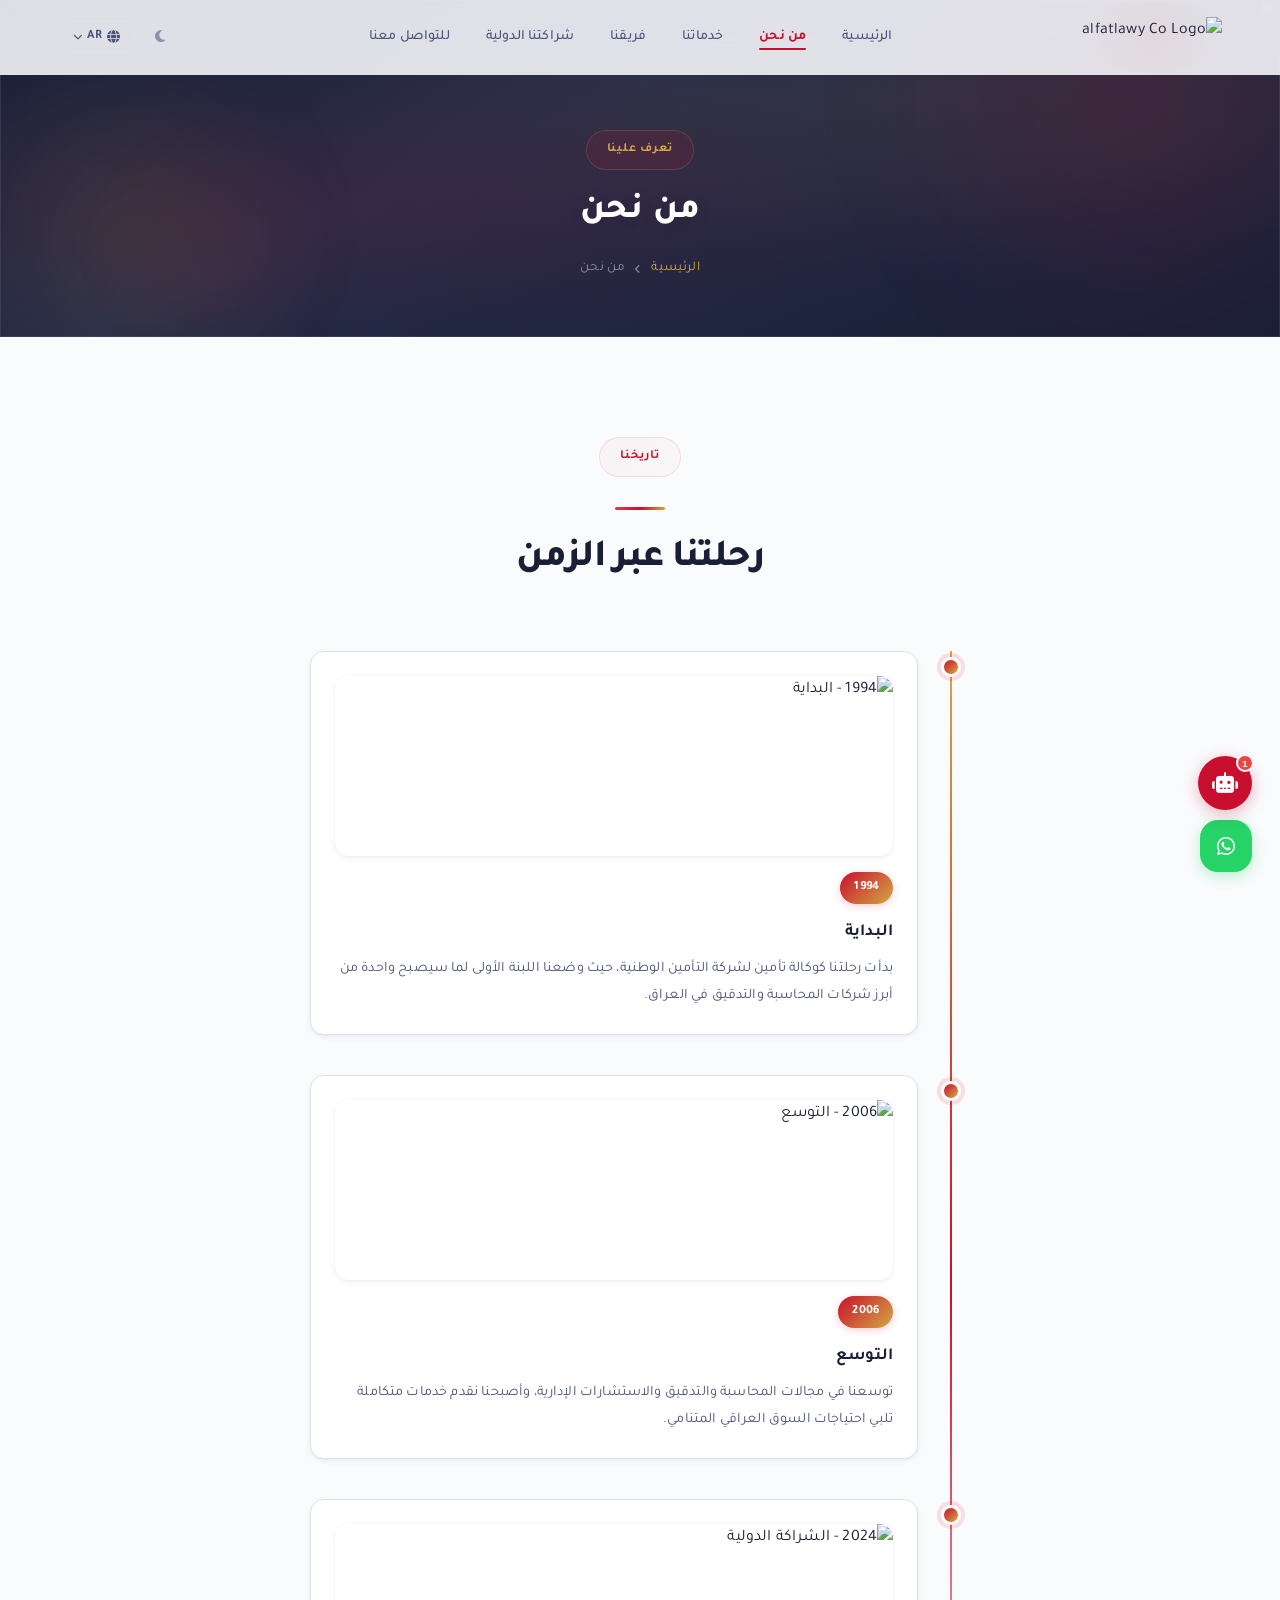
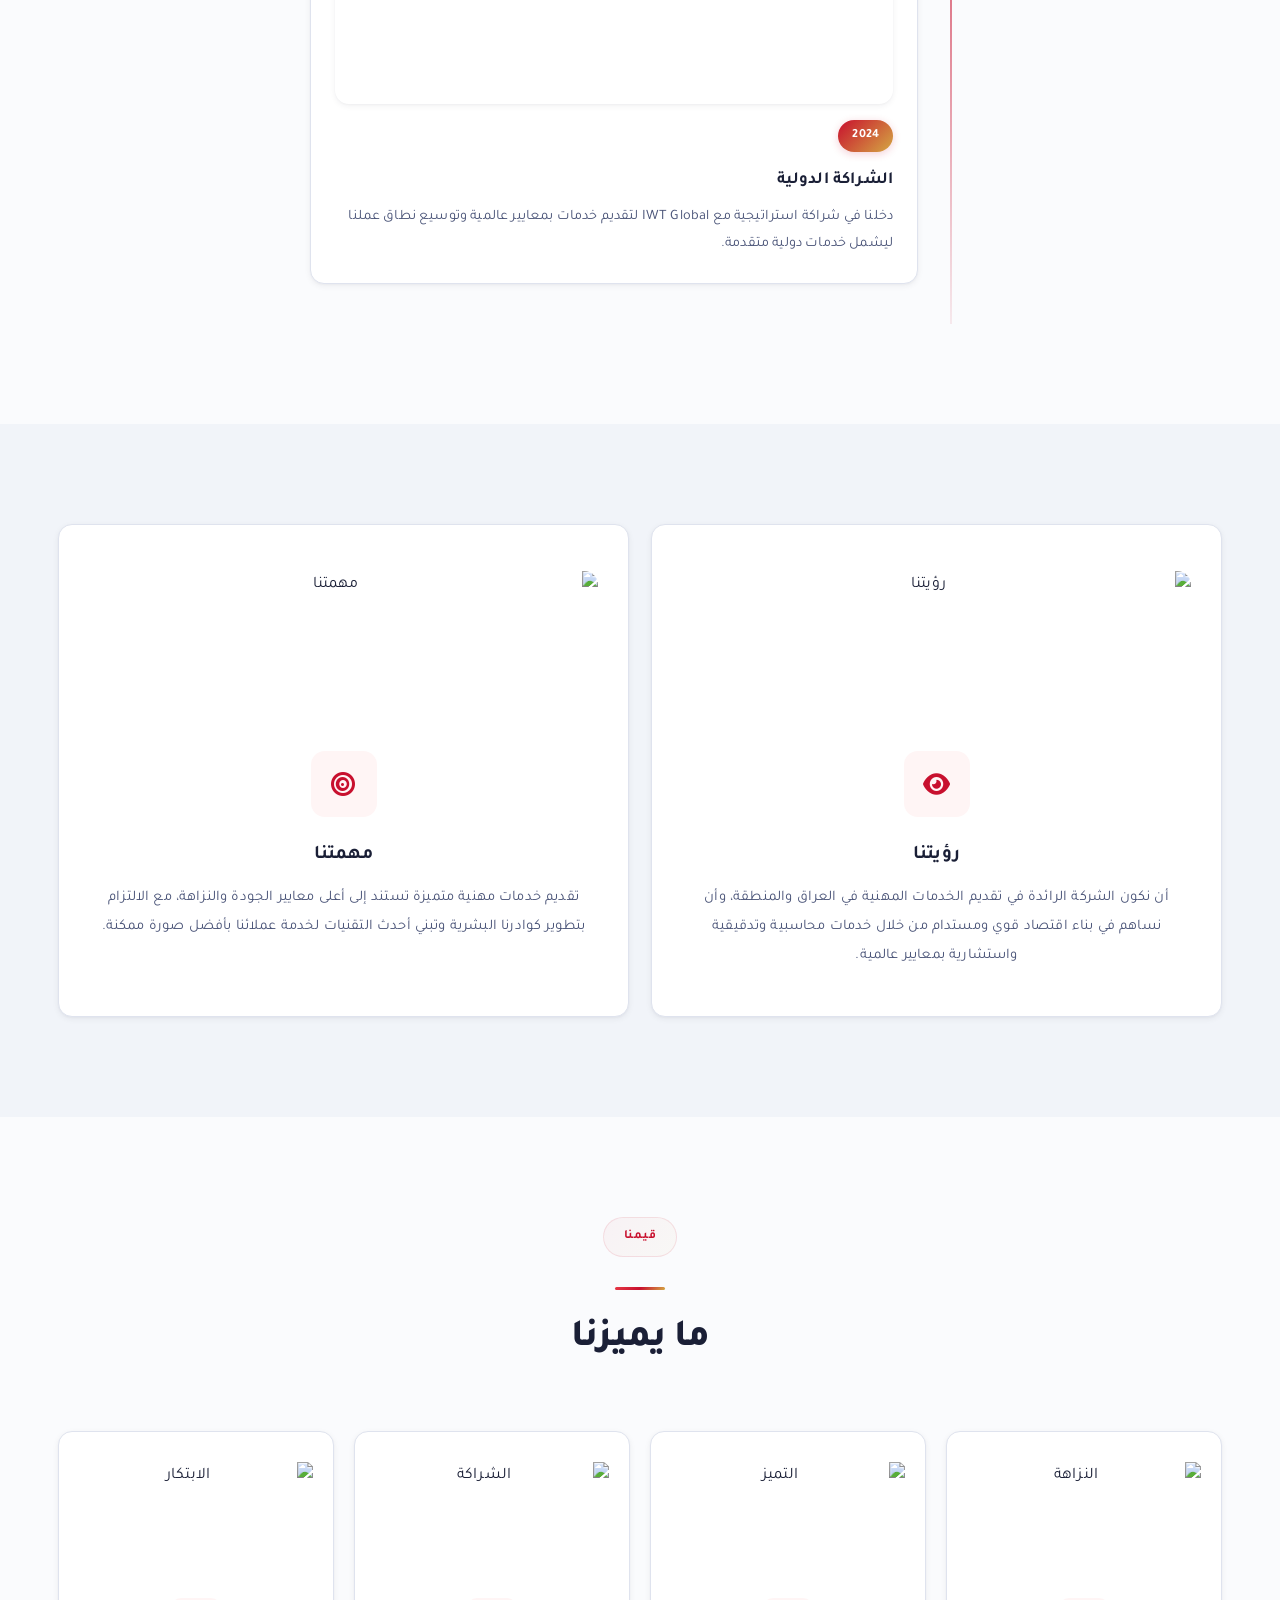
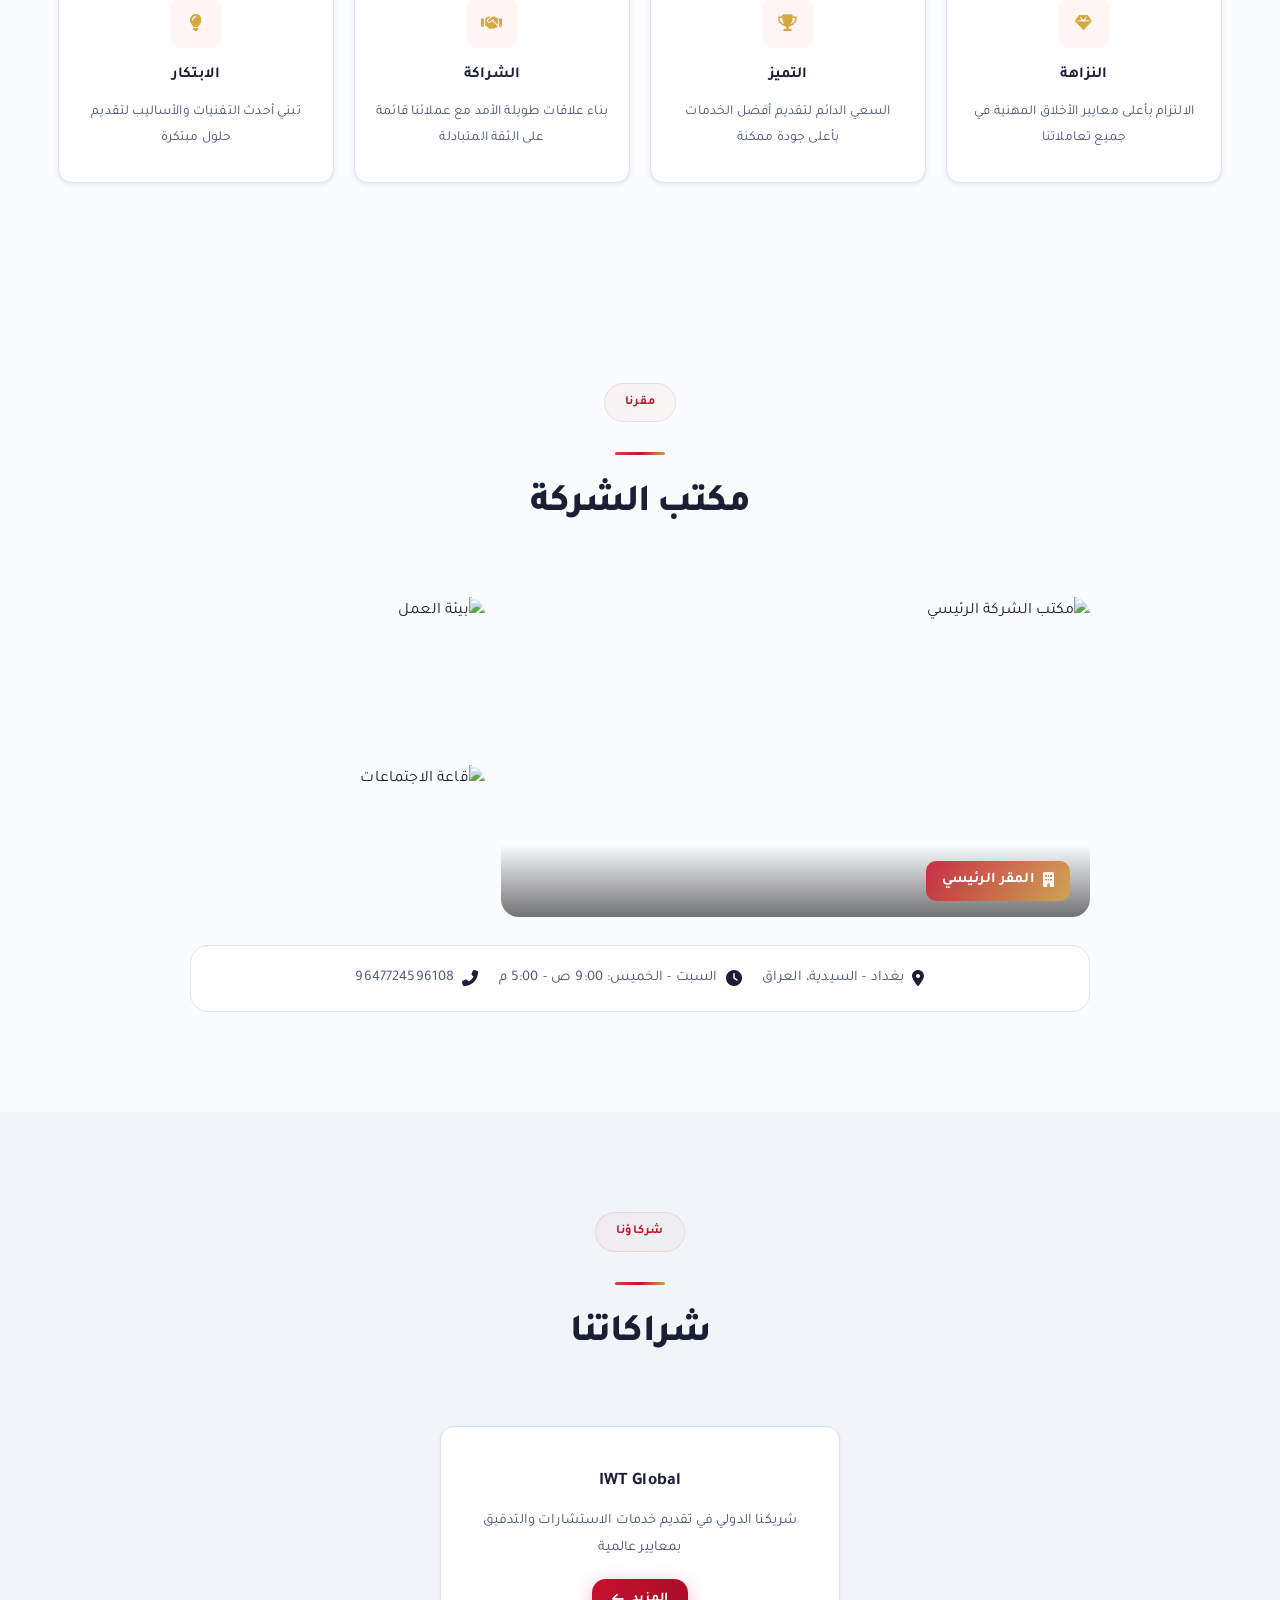
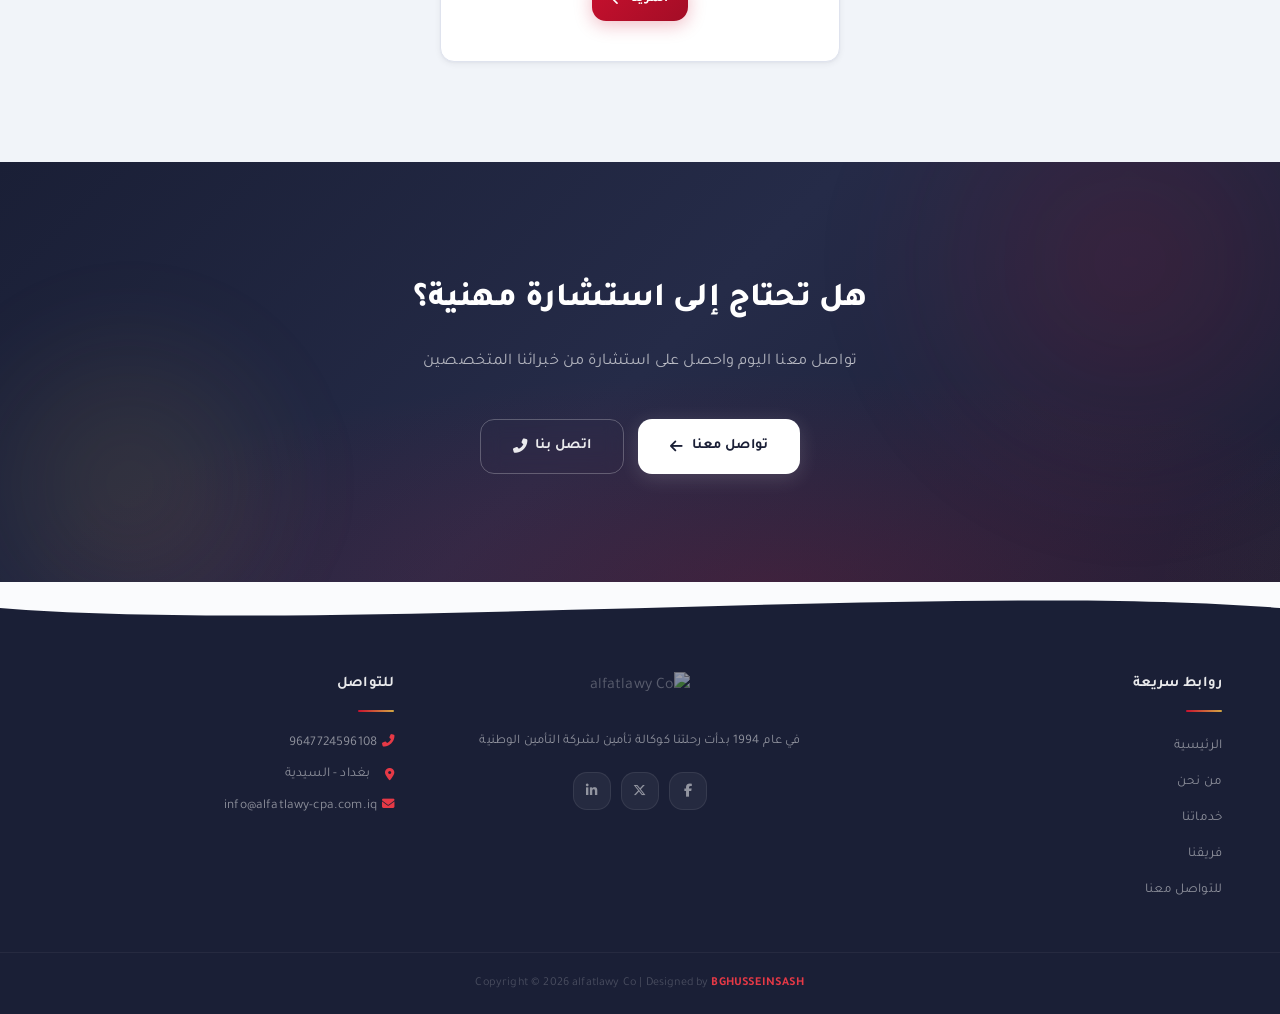
==== about.html @ bef2a105 "Alfatlawy CPA Website v12 Prestige - Full deployment" ====
<!DOCTYPE html>
<html dir="rtl" lang="ar" data-theme="light">
<head>
    <meta charset="UTF-8">
    <meta name="viewport" content="width=device-width, initial-scale=1.0">
    <title>من نحن - alfatlawy Co</title>
    <link rel="stylesheet" href="css/style.css">
    <link rel="stylesheet" href="https://cdnjs.cloudflare.com/ajax/libs/font-awesome/6.5.1/css/all.min.css">
    <link rel="preconnect" href="https://fonts.googleapis.com">
    <link rel="preconnect" href="https://fonts.gstatic.com" crossorigin>
    <link href="https://fonts.googleapis.com/css2?family=Cairo:wght@300;400;600;700;800&family=Tajawal:wght@300;400;500;700;800&display=swap" rel="stylesheet">
    <link href="https://fonts.googleapis.com/css2?family=Inter:wght@300;400;500;600;700;800&display=swap" rel="stylesheet">
</head>
<body>

    <!-- Preloader -->
    <div id="preloader">
        <div class="preloader-inner">
            <div class="preloader-logo-wrap">
                <img src="https://alfatlawy-cpa.com.iq/wp-content/uploads/2024/11/Untitled_design-removebg-preview.png" alt="Loading" class="preloader-logo">
                <div class="preloader-ring"></div>
                <div class="preloader-ring ring-2"></div>
            </div>
            <div class="preloader-text">alfatlawy <span>&</span> Co</div>
            <div class="preloader-bar"><div class="preloader-bar-fill"></div></div>
        </div>
    </div>

    <!-- Header -->
    <header id="masthead">
        <div class="header-inner">
            <div class="logo animated-logo">
                <a href="index.html">
                    <img src="https://alfatlawy-cpa.com.iq/wp-content/uploads/2024/11/Untitled_design-removebg-preview.png" alt="alfatlawy Co Logo">
                    <div class="logo-glow"></div>
                </a>
            </div>
            <nav class="main-nav" id="mainNav">
                <ul class="nav-menu">
                    <li><a href="index.html" data-i18n="nav.home">الرئيسية</a></li>
                    <li><a href="about.html" class="active" data-i18n="nav.about">من نحن</a></li>
                    <li><a href="services.html" data-i18n="nav.services">خدماتنا</a></li>
                    <li><a href="team.html" data-i18n="nav.team">فريقنا</a></li>
                    <li><a href="partnership.html" data-i18n="nav.partnership">شراكتنا الدولية</a></li>
                    <li><a href="join.html" data-i18n="nav.contact">للتواصل معنا</a></li>
                </ul>
            </nav>
            <div class="header-actions">
                <button class="theme-toggle" id="themeToggle" aria-label="تبديل المظهر">
                    <i class="fas fa-moon" id="themeIcon"></i>
                </button>
                <div class="lang-dropdown" id="langDropdown">
                    <button class="lang-btn" id="langBtn">
                        <i class="fas fa-globe"></i>
                        <span id="currentLang">AR</span>
                        <i class="fas fa-chevron-down lang-arrow"></i>
                    </button>
                    <div class="lang-menu" id="langMenu">
                        <button data-lang="ar" class="lang-option active">🇮🇶 العربية</button>
                        <button data-lang="en" class="lang-option">🇬🇧 English</button>
                        <button data-lang="ku" class="lang-option">🇮🇶 کوردی</button>
                        <button data-lang="tr" class="lang-option">🇹🇷 Türkçe</button>
                        <button data-lang="fa" class="lang-option">🇮🇷 فارسی</button>
                        <button data-lang="fr" class="lang-option">🇫🇷 Français</button>
                        <button data-lang="de" class="lang-option">🇩🇪 Deutsch</button>
                        <button data-lang="es" class="lang-option">🇪🇸 Español</button>
                        <button data-lang="zh" class="lang-option">🇨🇳 中文</button>
                        <button data-lang="ru" class="lang-option">🇷🇺 Русский</button>
                    </div>
                </div>
                <button class="menu-toggle" id="menuToggle" aria-label="فتح القائمة">
                    <span class="hamburger"><span></span><span></span><span></span></span>
                </button>
            </div>
        </div>
    </header>
    <div class="nav-overlay" id="navOverlay"></div>

    <!-- Page Hero -->
    <section class="page-hero">
        <img src="https://images.unsplash.com/photo-1497366811353-6870744d04b2?auto=format&fit=crop&w=1920&q=80" alt="" class="page-hero-img" loading="lazy">
        <div class="hero-shapes">
            <div class="shape shape-1"></div>
            <div class="shape shape-2"></div>
            <div class="shape shape-3"></div>
        </div>
        <div class="page-hero-content fade-in">
            <div class="section-tag" data-i18n="about.tag">تعرف علينا</div>
            <h1 data-i18n="nav.about">من نحن</h1>
            <div class="breadcrumb">
                <a href="index.html" data-i18n="nav.home">الرئيسية</a>
                <i class="fas fa-chevron-left"></i>
                <span data-i18n="nav.about">من نحن</span>
            </div>
        </div>
    </section>

    <!-- History -->
    <section class="content-section">
        <div class="container">
            <div class="section-header fade-in">
                <div class="section-tag" data-i18n="about.history_tag">تاريخنا</div>
                <div class="section-divider"></div>
                <h2 data-i18n="about.history_title">رحلتنا عبر الزمن</h2>
            </div>
            <div class="timeline">
                <div class="timeline-item fade-in">
                    <div class="timeline-dot"></div>
                    <div class="timeline-content">
                        <img src="https://images.unsplash.com/photo-1486406146926-c627a92ad1ab?auto=format&fit=crop&w=600&q=80" alt="1994 - البداية" class="timeline-img" loading="lazy">
                        <div class="timeline-year">1994</div>
                        <h3 data-i18n="about.milestone1_title">البداية</h3>
                        <p data-i18n="about.milestone1_desc">بدأت رحلتنا كوكالة تأمين لشركة التأمين الوطنية، حيث وضعنا اللبنة الأولى لما سيصبح واحدة من أبرز شركات المحاسبة والتدقيق في العراق.</p>
                    </div>
                </div>
                <div class="timeline-item fade-in">
                    <div class="timeline-dot"></div>
                    <div class="timeline-content">
                        <img src="https://images.unsplash.com/photo-1497366216548-37526070297c?auto=format&fit=crop&w=600&q=80" alt="2006 - التوسع" class="timeline-img" loading="lazy">
                        <div class="timeline-year">2006</div>
                        <h3 data-i18n="about.milestone2_title">التوسع</h3>
                        <p data-i18n="about.milestone2_desc">توسعنا في مجالات المحاسبة والتدقيق والاستشارات الإدارية، وأصبحنا نقدم خدمات متكاملة تلبي احتياجات السوق العراقي المتنامي.</p>
                    </div>
                </div>
                <div class="timeline-item fade-in">
                    <div class="timeline-dot"></div>
                    <div class="timeline-content">
                        <img src="https://images.unsplash.com/photo-1521791136064-7986c2920216?auto=format&fit=crop&w=600&q=80" alt="2024 - الشراكة الدولية" class="timeline-img" loading="lazy">
                        <div class="timeline-year">2024</div>
                        <h3 data-i18n="about.milestone3_title">الشراكة الدولية</h3>
                        <p data-i18n="about.milestone3_desc">دخلنا في شراكة استراتيجية مع IWT Global لتقديم خدمات بمعايير عالمية وتوسيع نطاق عملنا ليشمل خدمات دولية متقدمة.</p>
                    </div>
                </div>
            </div>
        </div>
    </section>

    <!-- Vision & Mission -->
    <section class="content-section alt-bg">
        <div class="container">
            <div class="two-col-grid">
                <div class="vision-card fade-in">
                    <img src="https://images.unsplash.com/photo-1552664730-d307ca884978?auto=format&fit=crop&w=600&q=80" alt="رؤيتنا" class="vision-card-img" loading="lazy">
                    <div class="vm-icon"><i class="fas fa-eye"></i></div>
                    <h3 data-i18n="about.vision_title">رؤيتنا</h3>
                    <p data-i18n="about.vision_desc">أن نكون الشركة الرائدة في تقديم الخدمات المهنية في العراق والمنطقة، وأن نساهم في بناء اقتصاد قوي ومستدام من خلال خدمات محاسبية وتدقيقية واستشارية بمعايير عالمية.</p>
                </div>
                <div class="vision-card fade-in">
                    <img src="https://images.unsplash.com/photo-1556761175-4b46a572b786?auto=format&fit=crop&w=600&q=80" alt="مهمتنا" class="vision-card-img" loading="lazy">
                    <div class="vm-icon"><i class="fas fa-bullseye"></i></div>
                    <h3 data-i18n="about.mission_title">مهمتنا</h3>
                    <p data-i18n="about.mission_desc">تقديم خدمات مهنية متميزة تستند إلى أعلى معايير الجودة والنزاهة، مع الالتزام بتطوير كوادرنا البشرية وتبني أحدث التقنيات لخدمة عملائنا بأفضل صورة ممكنة.</p>
                </div>
            </div>
        </div>
    </section>

    <!-- Values -->
    <section class="content-section">
        <div class="container">
            <div class="section-header fade-in">
                <div class="section-tag" data-i18n="about.values_tag">قيمنا</div>
                <div class="section-divider"></div>
                <h2 data-i18n="about.values_title">ما يميزنا</h2>
            </div>
            <div class="values-grid">
                <div class="value-card fade-in">
                    <div class="value-card-img-wrap"><img src="https://images.unsplash.com/photo-1507679799987-c73779587ccf?auto=format&fit=crop&w=400&q=80" alt="النزاهة" class="value-card-img" loading="lazy"></div>
                    <div class="value-icon"><i class="fas fa-gem"></i></div>
                    <h4 data-i18n="about.val1">النزاهة</h4>
                    <p data-i18n="about.val1_desc">الالتزام بأعلى معايير الأخلاق المهنية في جميع تعاملاتنا</p>
                </div>
                <div class="value-card fade-in">
                    <div class="value-card-img-wrap"><img src="https://images.unsplash.com/photo-1553877522-43269d4ea984?auto=format&fit=crop&w=400&q=80" alt="التميز" class="value-card-img" loading="lazy"></div>
                    <div class="value-icon"><i class="fas fa-trophy"></i></div>
                    <h4 data-i18n="about.val2">التميز</h4>
                    <p data-i18n="about.val2_desc">السعي الدائم لتقديم أفضل الخدمات بأعلى جودة ممكنة</p>
                </div>
                <div class="value-card fade-in">
                    <div class="value-card-img-wrap"><img src="https://images.unsplash.com/photo-1521791136064-7986c2920216?auto=format&fit=crop&w=400&q=80" alt="الشراكة" class="value-card-img" loading="lazy"></div>
                    <div class="value-icon"><i class="fas fa-handshake"></i></div>
                    <h4 data-i18n="about.val3">الشراكة</h4>
                    <p data-i18n="about.val3_desc">بناء علاقات طويلة الأمد مع عملائنا قائمة على الثقة المتبادلة</p>
                </div>
                <div class="value-card fade-in">
                    <div class="value-card-img-wrap"><img src="https://images.unsplash.com/photo-1485827404703-89b55fcc595e?auto=format&fit=crop&w=400&q=80" alt="الابتكار" class="value-card-img" loading="lazy"></div>
                    <div class="value-icon"><i class="fas fa-lightbulb"></i></div>
                    <h4 data-i18n="about.val4">الابتكار</h4>
                    <p data-i18n="about.val4_desc">تبني أحدث التقنيات والأساليب لتقديم حلول مبتكرة</p>
                </div>
            </div>
        </div>
    </section>

    <!-- Partners -->
    <section class="content-section">
        <div class="container">
            <div class="section-header fade-in">
                <div class="section-tag" data-i18n="about.office_tag">مقرنا</div>
                <div class="section-divider"></div>
                <h2 data-i18n="about.office_title">مكتب الشركة</h2>
            </div>
            <div class="office-showcase fade-in">
                <div class="office-gallery">
                    <div class="office-main-img">
                        <img src="https://alfatlawy-cpa.com.iq/wp-content/uploads/2024/12/modern-equipped-computer-lab.webp" alt="مكتب الشركة الرئيسي" loading="lazy">
                        <div class="office-overlay">
                            <div class="office-badge"><i class="fas fa-building"></i> <span data-i18n="about.office_hq">المقر الرئيسي</span></div>
                        </div>
                    </div>
                    <div class="office-side-imgs">
                        <div class="office-side-img">
                            <img src="https://images.unsplash.com/photo-1497366216548-37526070297c?auto=format&fit=crop&w=600&q=80" alt="بيئة العمل" loading="lazy">
                        </div>
                        <div class="office-side-img">
                            <img src="https://images.unsplash.com/photo-1497215842964-222b430dc094?auto=format&fit=crop&w=600&q=80" alt="قاعة الاجتماعات" loading="lazy">
                        </div>
                    </div>
                </div>
                <div class="office-info">
                    <div class="office-detail"><i class="fas fa-map-marker-alt"></i> <span data-i18n="about.office_address">بغداد - السيدية، العراق</span></div>
                    <div class="office-detail"><i class="fas fa-clock"></i> <span data-i18n="about.office_hours">السبت - الخميس: 9:00 ص - 5:00 م</span></div>
                    <div class="office-detail"><i class="fas fa-phone-alt"></i> <a href="tel:9647724596108">9647724596108</a></div>
                </div>
            </div>
        </div>
    </section>

    <!-- Partners -->
    <section class="content-section alt-bg">
        <div class="container">
            <div class="section-header fade-in">
                <div class="section-tag" data-i18n="about.partners_tag">شركاؤنا</div>
                <div class="section-divider"></div>
                <h2 data-i18n="about.partners_title">شراكاتنا</h2>
            </div>
            <div class="partner-showcase fade-in">
                <div class="partner-card">
                    <img src="https://alfatlawy-cpa.com.iq/wp-content/uploads/2024/12/iwt-global.webp" alt="IWT Global" onerror="this.style.display='none'">
                    <h4>IWT Global</h4>
                    <p data-i18n="about.partner_desc">شريكنا الدولي في تقديم خدمات الاستشارات والتدقيق بمعايير عالمية</p>
                    <a href="partnership.html" class="btn btn-primary btn-sm" data-i18n="about.partner_btn">المزيد <i class="fas fa-arrow-left"></i></a>
                </div>
            </div>
        </div>
    </section>

    <!-- CTA -->
    <section class="cta">
        <div class="cta-bg-shapes">
            <div class="shape shape-1"></div>
            <div class="shape shape-2"></div>
        </div>
        <div class="container fade-in">
            <h2 data-i18n="cta.title">هل تحتاج إلى استشارة مهنية؟</h2>
            <p data-i18n="cta.desc">تواصل معنا اليوم واحصل على استشارة من خبرائنا المتخصصين</p>
            <div class="cta-btns">
                <a href="join.html" class="btn btn-primary" data-i18n="cta.btn_contact">تواصل معنا <i class="fas fa-arrow-left"></i></a>
                <a href="tel:9647724596108" class="btn btn-glass" data-i18n="cta.btn_call">اتصل بنا <i class="fas fa-phone-alt"></i></a>
            </div>
        </div>
    </section>

    <!-- Footer -->
    <footer id="colophon">
        <div class="footer-wave">
            <svg viewBox="0 0 1440 100" preserveAspectRatio="none"><path d="M0,50 C360,100 1080,0 1440,50 L1440,100 L0,100 Z" /></svg>
        </div>
        <div class="footer-main">
            <div class="container">
                <div class="footer-grid">
                    <div class="footer-col">
                        <h3 data-i18n="footer.links">روابط سريعة</h3>
                        <ul>
                            <li><a href="index.html" data-i18n="nav.home">الرئيسية</a></li>
                            <li><a href="about.html" data-i18n="nav.about">من نحن</a></li>
                            <li><a href="services.html" data-i18n="nav.services">خدماتنا</a></li>
                            <li><a href="team.html" data-i18n="nav.team">فريقنا</a></li>
                            <li><a href="join.html" data-i18n="nav.contact">للتواصل معنا</a></li>
                        </ul>
                    </div>
                    <div class="footer-col footer-center">
                        <div class="footer-logo animated-logo">
                            <img src="https://alfatlawy-cpa.com.iq/wp-content/uploads/2024/11/Untitled_design-removebg-preview.png" alt="alfatlawy Co">
                        </div>
                        <p data-i18n="footer.desc">في عام 1994 بدأت رحلتنا كوكالة تأمين لشركة التأمين الوطنية</p>
                        <div class="social-icons">
                            <a href="#" aria-label="Facebook"><i class="fab fa-facebook-f"></i></a>
                            <a href="#" aria-label="X Twitter"><i class="fab fa-x-twitter"></i></a>
                            <a href="https://www.linkedin.com/company/al-fatlawy-for-management-consultancy" target="_blank" rel="noopener noreferrer" aria-label="LinkedIn"><i class="fab fa-linkedin-in"></i></a>
                        </div>
                    </div>
                    <div class="footer-col">
                        <h3 data-i18n="footer.contact">للتواصل</h3>
                        <ul class="contact-list">
                            <li><a href="tel:9647724596108"><i class="fas fa-phone-alt"></i> 9647724596108</a></li>
                            <li><i class="fas fa-map-marker-alt"></i> <span data-i18n="footer.address">بغداد - السيدية</span></li>
                            <li><a href="mailto:info@alfatlawy-cpa.com.iq"><i class="fas fa-envelope"></i> info@alfatlawy-cpa.com.iq</a></li>
                        </ul>
                    </div>
                </div>
            </div>
        </div>
        <div class="footer-bottom">
            <div class="container">
                <p>Copyright &copy; 2026 alfatlawy Co | Designed by <a href="https://mywebsite0776.web.app/?utm_source=ig&utm_medium=social&utm_content=link_in_bio&fbclid=PAZXh0bgNhZW0CMTEAc3J0YwZhcHBfaWQPNTY3MDY3MzQzMzUyNDI3AAGnwS3yZzEiBIu3q-q-ecYvZ8EO3v041uL3YpDj0C1xq-jYMt0_IpzYBrRKwj0_aem_mv41k5xsBDDGtcyn5JAxog" target="_blank" rel="noopener noreferrer"><strong>BGHUSSEINSASH</strong></a></p>
            </div>
        </div>
    </footer>

    <div class="scroll-to-top" id="scrollToTop"><i class="fas fa-chevron-up"></i></div>
    <a href="https://wa.me/9647724596108" class="whatsapp-float" target="_blank" rel="noopener noreferrer" aria-label="تواصل عبر واتساب"><i class="fab fa-whatsapp"></i></a>

    <!-- AI Chatbot -->
    <button class="chat-toggle-btn" id="chatToggle" aria-label="المساعد الذكي">
        <span class="chat-icon-open"><i class="fas fa-robot"></i></span>
        <span class="chat-icon-close"><i class="fas fa-times"></i></span>
        <span class="chat-badge">1</span>
    </button>
    <div class="chat-panel" id="chatPanel">
        <div class="chat-header">
            <div class="chat-avatar"><i class="fas fa-robot"></i></div>
            <div class="chat-header-info">
                <h4 data-i18n="chat.title">المساعد الذكي</h4>
                <span class="chat-status-row">
                    <span class="chat-status-dot"></span>
                    <span data-i18n="chat.status">متصل الآن</span>
                    <span class="chat-ai-badge" id="chatAiBadge" title="AI مفعّل"><i class="fas fa-brain"></i> AI</span>
                </span>
            </div>
            <div class="chat-header-actions">
                <button class="chat-voice-toggle" id="chatVoiceToggle" title="تشغيل/إيقاف الصوت" aria-label="تشغيل الصوت">
                    <i class="fas fa-volume-up"></i>
                </button>
                <button class="chat-header-close" id="chatClose" aria-label="إغلاق"><i class="fas fa-times"></i></button>
            </div>
        </div>
        <div class="chat-messages" id="chatMessages"></div>
        <div class="chat-quick-replies" id="chatQuickReplies"></div>
        <div class="chat-input-area">
            <button class="chat-mic-btn" id="chatMic" aria-label="تحدث بصوتك" title="تحدث بصوتك">
                <i class="fas fa-microphone"></i>
                <span class="mic-pulse"></span>
            </button>
            <input type="text" class="chat-input" id="chatInput" placeholder="اكتب رسالتك..." data-i18n-placeholder="chat.placeholder" autocomplete="off">
            <button class="chat-send-btn" id="chatSend" aria-label="إرسال"><i class="fas fa-paper-plane"></i></button>
        </div>
        <div class="chat-listening-bar" id="chatListeningBar">
            <div class="listening-waves">
                <span></span><span></span><span></span><span></span><span></span>
            </div>
            <span class="listening-text" data-i18n="chat.listening">جارٍ الاستماع...</span>
            <button class="listening-stop" id="chatMicStop"><i class="fas fa-stop-circle"></i></button>
        </div>
    </div>

    <script src="js/main.js"></script>
</body>
</html>
---- css/style.css ----
/* ===== alfatlawy Co – Prestige v12.0 ===== */
/* Premium corporate design — depth, elegance & modern sophistication */
/* Bold blue-gold palette with refined glassmorphism and smooth motion */

/* ───────── Design Tokens ───────── */
:root {
    --primary:      #1a1f36;
    --primary-mid:  #252b48;
    --primary-dark: #0d1025;

    --accent:       #c8102e;
    --accent-light: #e63946;
    --accent-pale:  #fff5f5;
    --accent-rgb:   200, 16, 46;

    --accent2:      #a30d26;
    --accent2-rgb:  163, 13, 38;

    --accent3:      #d4a843;
    --accent3-rgb:  212, 168, 67;

    --warm:         #c8102e;
    --warm-rgb:     200, 16, 46;
    --success:      #16a34a;

    --bg:           #fafbfd;
    --bg-alt:       #f1f4f9;
    --bg-card:      #ffffff;
    --bg-elevated:  #ffffff;
    --bg-subtle:    #edf0f7;

    --text:           #1a1f36;
    --text-secondary: #4a5478;
    --text-muted:     #8891ad;
    --text-inverse:   #ffffff;

    --border:        #dfe3ee;
    --border-accent: rgba(200,16,46,0.18);
    --border-strong: #c5cad9;

    --shadow-xs:   0 1px 2px rgba(26,31,54,0.04);
    --shadow-sm:   0 2px 6px rgba(26,31,54,0.06), 0 1px 2px rgba(26,31,54,0.03);
    --shadow:      0 4px 12px -2px rgba(26,31,54,0.07);
    --shadow-md:   0 8px 28px -4px rgba(26,31,54,0.10);
    --shadow-lg:   0 20px 50px -10px rgba(26,31,54,0.13);
    --shadow-xl:   0 25px 65px -12px rgba(26,31,54,0.16);
    --shadow-glow: 0 0 50px rgba(200,16,46,0.06);
    --shadow-card-hover: 0 20px 44px -8px rgba(200,16,46,0.10);

    --gradient-primary: linear-gradient(135deg, #c8102e 0%, #a30d26 100%);
    --gradient-accent: linear-gradient(135deg, #e63946 0%, #c8102e 50%, #d4a843 100%);
    --gradient-subtle: linear-gradient(135deg, rgba(200,16,46,0.04) 0%, rgba(212,168,67,0.04) 100%);
    --gradient-card-border: linear-gradient(135deg, rgba(200,16,46,0.15), rgba(163,13,38,0.15), rgba(212,168,67,0.15));
    --gradient-hero: linear-gradient(155deg, #1a1f36 0%, #252b48 40%, #1a1f36 100%);

    --radius:      14px;
    --radius-sm:   10px;
    --radius-lg:   18px;
    --radius-xl:   26px;
    --radius-pill: 100px;
    --max-width:   1220px;

    --ease:        cubic-bezier(0.25, 0.46, 0.45, 0.94);
    --ease-out:    cubic-bezier(0.16, 1, 0.3, 1);
    --ease-back:   cubic-bezier(0.34, 1.56, 0.64, 1);
    --ease-spring: cubic-bezier(0.175, 0.885, 0.32, 1.275);
    --dur:         0.35s;
    --dur-slow:    0.55s;

    --header-h: 74px;
    --header-bg: rgba(250,251,253,0.88);
    --header-border: rgba(223,227,238,0.5);

    --footer-bg: #1a1f36;
    --footer-text: rgba(255,255,255,0.50);

    --glass-bg: rgba(255,255,255,0.65);
    --glass-border: rgba(255,255,255,0.45);
}

[data-theme="dark"] {
    --bg:          #0c1021;
    --bg-alt:      #131833;
    --bg-card:     #1e2448;
    --bg-elevated: #1e2448;
    --bg-subtle:   #141936;

    --text:           #f1f3f9;
    --text-secondary: #9ba3c2;
    --text-muted:     #6b73a0;

    --border:        #252b4e;
    --border-accent: rgba(200,16,46,0.22);
    --border-strong: #363e6a;

    --shadow-xs:   0 1px 2px rgba(0,0,0,0.40);
    --shadow-sm:   0 2px 6px rgba(0,0,0,0.30);
    --shadow:      0 4px 12px rgba(0,0,0,0.25);
    --shadow-md:   0 8px 28px rgba(0,0,0,0.32);
    --shadow-lg:   0 20px 50px rgba(0,0,0,0.38);
    --shadow-xl:   0 25px 65px rgba(0,0,0,0.48);
    --shadow-glow: 0 0 50px rgba(200,16,46,0.12);
    --shadow-card-hover: 0 20px 44px rgba(200,16,46,0.14);

    --gradient-primary: linear-gradient(135deg, #e63946 0%, #d4a843 100%);
    --gradient-accent: linear-gradient(135deg, #e63946 0%, #c8102e 50%, #d4a843 100%);
    --gradient-subtle: linear-gradient(135deg, rgba(200,16,46,0.08) 0%, rgba(212,168,67,0.06) 100%);
    --gradient-card-border: linear-gradient(135deg, rgba(230,57,70,0.3), rgba(163,13,38,0.3), rgba(212,168,67,0.3));

    --header-bg: rgba(12,16,33,0.90);
    --header-border: rgba(37,43,78,0.5);

    --footer-bg: #080c1a;
    --footer-text: rgba(255,255,255,0.38);

    --glass-bg: rgba(30,36,72,0.60);
    --glass-border: rgba(255,255,255,0.06);
}

/* ───────── Reset ───────── */
*, *::before, *::after { margin: 0; padding: 0; box-sizing: border-box; }

html {
    scroll-behavior: smooth;
    overflow-x: hidden;
    -webkit-font-smoothing: antialiased;
    -moz-osx-font-smoothing: grayscale;
}

body {
    font-family: 'Tajawal', 'Cairo', 'Inter', system-ui, sans-serif;
    background: var(--bg);
    color: var(--text);
    line-height: 1.75;
    overflow-x: hidden;
    transition: background var(--dur) var(--ease), color var(--dur) var(--ease);
    font-size: 16px;
    letter-spacing: 0.01em;
}

a { text-decoration: none; color: inherit; transition: color var(--dur) var(--ease); }
ul { list-style: none; }
img { max-width: 100%; height: auto; display: block; }
.container { max-width: var(--max-width); margin: 0 auto; padding: 0 28px; }

/* ───────── Keyframes ───────── */
@keyframes spin { to { transform: rotate(360deg); } }
@keyframes spinReverse { to { transform: rotate(-360deg); } }
@keyframes pulse { 0%,100%{ opacity:1; } 50%{ opacity:0.5; } }
@keyframes blink { 0%,100%{ opacity:1; } 50%{ opacity:0; } }
@keyframes shimmer { 0%{ transform: translateX(-100%); } 100%{ transform: translateX(250%); } }
@keyframes gradientFlow { 0%{ background-position:0% 50%; } 50%{ background-position:100% 50%; } 100%{ background-position:0% 50%; } }
@keyframes scrollDot { 0%{ opacity:1; transform:translateY(0); } 100%{ opacity:0; transform:translateY(9px); } }
@keyframes barFill { 0%{ width:0; } 100%{ width:100%; } }
@keyframes glowPulse { 0%,100%{ opacity:0.03; transform:scale(0.96); } 50%{ opacity:0.08; transform:scale(1.03); } }
@keyframes whatsappPulse { 0%{ box-shadow:0 0 0 0 rgba(37,211,102,0.35); } 70%{ box-shadow:0 0 0 14px rgba(37,211,102,0); } }
@keyframes lineGrow { from{ transform:scaleX(0); } to{ transform:scaleX(1); } }
@keyframes fadeInUp { from{ opacity:0; transform:translateY(20px); } to{ opacity:1; transform:translateY(0); } }

@keyframes gentleDrift {
    0%, 100% { transform: translate(0, 0); }
    50% { transform: translate(12px, -8px); }
}

@keyframes shimmerLine {
    0% { transform: translateX(-100%) skewX(-12deg); }
    100% { transform: translateX(400%) skewX(-12deg); }
}

@keyframes subtleFloat {
    0%, 100% { transform: translateY(0px); opacity: 0.5; }
    50% { transform: translateY(-14px); opacity: 0.8; }
}

@keyframes ringPulse {
    0%, 100% { transform: scale(1); opacity: 0.2; }
    50% { transform: scale(1.08); opacity: 0.06; }
}

@keyframes meshGradient {
    0%, 100% { background-position: 0% 50%; }
    25% { background-position: 100% 0%; }
    50% { background-position: 100% 100%; }
    75% { background-position: 0% 100%; }
}

@keyframes borderGlow {
    0%, 100% { opacity: 0.5; }
    50% { opacity: 1; }
}

@keyframes floatUp {
    0%, 100% { transform: translateY(0) rotate(0deg); }
    50% { transform: translateY(-20px) rotate(3deg); }
}

@keyframes scaleIn {
    from { opacity: 0; transform: scale(0.9); }
    to { opacity: 1; transform: scale(1); }
}

/* ───────── Preloader ───────── */
#preloader {
    position: fixed; inset: 0; z-index: 99999;
    background: #ffffff;
    display: flex; align-items: center; justify-content: center;
    transition: opacity 0.5s var(--ease), visibility 0.5s var(--ease);
}
[data-theme="dark"] #preloader { background: #0f1420; }
#preloader.loaded { opacity: 0; visibility: hidden; pointer-events: none; }
.preloader-inner { text-align: center; }
.preloader-logo-wrap {
    position: relative; width: 100px; height: 100px; margin: 0 auto 20px;
    display: flex; align-items: center; justify-content: center;
}
.preloader-logo {
    width: 46px; height: 46px; object-fit: contain;
    animation: pulse 2s ease-in-out infinite;
}
.preloader-ring {
    position: absolute; inset: 0; border: 2px solid transparent;
    border-top-color: var(--accent); border-radius: 50%;
    animation: spin 1s linear infinite;
}
.preloader-ring.ring-2 {
    inset: 10px; border-top-color: transparent; border-bottom-color: var(--accent2);
    animation: spinReverse 1.5s linear infinite; opacity: 0.20;
}
.preloader-text {
    font-size: 0.78rem; font-weight: 700; color: var(--text);
    letter-spacing: 8px; text-transform: uppercase;
}
[data-theme="dark"] .preloader-text { color: rgba(255,255,255,0.70); }
.preloader-text span { color: var(--accent); }
.preloader-bar {
    width: 160px; height: 2px; background: var(--border);
    border-radius: 2px; margin: 18px auto 0; overflow: hidden;
}
.preloader-bar-fill {
    height: 100%; border-radius: 2px;
    background: var(--accent);
    animation: barFill 1.2s var(--ease-out) forwards;
}

/* ───────── Header ───────── */
#masthead {
    position: fixed; top: 0; left: 0; right: 0; z-index: 1000;
    background: var(--header-bg);
    backdrop-filter: blur(20px) saturate(1.6);
    -webkit-backdrop-filter: blur(20px) saturate(1.6);
    transition: all var(--dur) var(--ease);
    border-bottom: 1px solid var(--header-border);
}
#masthead.scrolled {
    box-shadow: 0 2px 20px rgba(26,31,54,0.06);
    border-bottom-color: transparent;
}
.header-inner {
    max-width: var(--max-width); margin: 0 auto; padding: 0 28px;
    height: var(--header-h); display: flex; align-items: center; justify-content: space-between;
}

.animated-logo { position: relative; }
.animated-logo a { display: flex; align-items: center; position: relative; }
.animated-logo img {
    height: 40px; width: auto; object-fit: contain;
    transition: transform var(--dur) var(--ease);
}
.animated-logo:hover img { transform: scale(1.03); }
.logo-glow {
    position: absolute; inset: -16px; border-radius: 50%;
    background: radial-gradient(circle, rgba(var(--accent-rgb), 0.04) 0%, transparent 70%);
    animation: glowPulse 6s ease-in-out infinite; pointer-events: none;
}

/* Navigation */
.nav-menu { display: flex; align-items: center; gap: 0; }
.nav-menu a {
    padding: 10px 18px; border-radius: var(--radius-sm);
    font-weight: 500; font-size: 0.88rem; color: var(--text-secondary);
    position: relative; transition: all var(--dur) var(--ease);
}
.nav-menu a::after {
    content: ''; position: absolute; bottom: 4px; right: 18px; left: 18px;
    height: 2px; border-radius: 2px;
    background: var(--accent);
    transform: scaleX(0); transform-origin: right; transition: transform 0.3s var(--ease-out);
}
.nav-menu a:hover { color: var(--accent); }
.nav-menu a.active { color: var(--accent); font-weight: 700; }
.nav-menu a:hover::after, .nav-menu a.active::after { transform: scaleX(1); }

.header-actions { display: flex; align-items: center; gap: 6px; }

.theme-toggle {
    width: 38px; height: 38px; border-radius: 50%; border: 1px solid var(--border);
    background: transparent; color: var(--text-muted); cursor: pointer;
    display: flex; align-items: center; justify-content: center;
    font-size: 0.85rem; transition: all var(--dur) var(--ease);
}
.theme-toggle:hover {
    border-color: var(--accent); color: var(--accent);
    background: var(--accent-pale);
}

.lang-dropdown { position: relative; }
.lang-btn {
    display: flex; align-items: center; gap: 5px;
    padding: 7px 14px; border-radius: var(--radius-sm);
    border: 1px solid var(--border); background: transparent;
    color: var(--text-secondary); cursor: pointer; font-family: inherit;
    font-size: 0.80rem; font-weight: 600; transition: all var(--dur) var(--ease);
}
.lang-btn:hover { border-color: var(--accent); color: var(--accent); }
.lang-arrow { font-size: 0.58rem; transition: transform 0.3s var(--ease); }
.lang-dropdown.open .lang-arrow { transform: rotate(180deg); }
.lang-menu {
    position: absolute; top: calc(100% + 6px); left: 0;
    min-width: 165px; background: var(--bg-elevated);
    border: 1px solid var(--border); border-radius: var(--radius);
    box-shadow: var(--shadow-xl); opacity: 0; visibility: hidden;
    transform: translateY(-6px) scale(0.97);
    transition: all 0.2s var(--ease-spring); z-index: 100;
    max-height: 310px; overflow-y: auto;
}
[dir="rtl"] .lang-menu { left: auto; right: 0; }
.lang-dropdown.open .lang-menu { opacity: 1; visibility: visible; transform: translateY(0) scale(1); }
.lang-option {
    display: block; width: 100%; padding: 9px 14px;
    text-align: right; border: none; background: none;
    color: var(--text-secondary); font-family: inherit; font-size: 0.84rem;
    cursor: pointer; transition: all var(--dur) var(--ease);
}
.lang-option:hover { background: var(--accent-pale); color: var(--accent); }
.lang-option.active { color: var(--accent); font-weight: 700; }

.menu-toggle {
    display: none; width: 38px; height: 38px; border-radius: var(--radius-sm);
    border: 1px solid var(--border); background: transparent;
    cursor: pointer; align-items: center; justify-content: center;
}
.hamburger { display: flex; flex-direction: column; gap: 5px; width: 17px; }
.hamburger span {
    display: block; height: 2px; background: var(--text); border-radius: 2px;
    transition: all var(--dur) var(--ease);
}
.menu-toggle.active .hamburger span:nth-child(1) { transform: translateY(7px) rotate(45deg); }
.menu-toggle.active .hamburger span:nth-child(2) { opacity: 0; }
.menu-toggle.active .hamburger span:nth-child(3) { transform: translateY(-7px) rotate(-45deg); }
.nav-overlay {
    position: fixed; inset: 0; background: rgba(0,0,0,0.40);
    z-index: 998; opacity: 0; visibility: hidden; transition: all var(--dur) var(--ease);
    backdrop-filter: blur(4px);
}
.nav-overlay.active { opacity: 1; visibility: visible; }

/* ───────── Hero v12 — Prestige ───────── */
.hero {
    min-height: 100vh; position: relative; overflow: hidden;
    background: var(--gradient-hero, linear-gradient(155deg, #1a1f36 0%, #252b48 40%, #1a1f36 100%));
    display: flex; align-items: center; justify-content: center;
}
.hero::before {
    content: ''; position: absolute; inset: 0;
    background:
        radial-gradient(ellipse 80% 60% at 20% 30%, rgba(var(--accent-rgb), 0.12) 0%, transparent 50%),
        radial-gradient(ellipse 60% 70% at 80% 70%, rgba(var(--accent3-rgb), 0.10) 0%, transparent 50%),
        radial-gradient(ellipse 50% 50% at 50% 50%, rgba(var(--accent2-rgb), 0.06) 0%, transparent 50%);
    background-size: 200% 200%;
    animation: meshGradient 20s ease infinite;
    z-index: 1;
}
.hero::after {
    content: ''; position: absolute; bottom: 0; left: 0; right: 0;
    height: 180px;
    background: linear-gradient(to top, var(--bg) 0%, transparent 100%);
    z-index: 3; pointer-events: none;
}
.hero-particles { position: absolute; inset: 0; z-index: 1; }
.hero-shapes { position: absolute; inset: 0; z-index: 1; overflow: hidden; pointer-events: none; }
.shape { position: absolute; border-radius: 50%; }
.shape-1 {
    width: 700px; height: 700px; top: -250px; right: -200px;
    background: radial-gradient(circle, rgba(var(--accent-rgb), 0.15), transparent 55%);
    animation: gentleDrift 35s ease-in-out infinite;
    filter: blur(40px);
}
.shape-2 {
    width: 500px; height: 500px; bottom: -150px; left: -120px;
    background: radial-gradient(circle, rgba(var(--accent3-rgb), 0.12), transparent 55%);
    animation: gentleDrift 40s ease-in-out infinite reverse;
    filter: blur(35px);
}
.shape-3 {
    width: 300px; height: 300px; top: 30%; left: 5%;
    background: radial-gradient(circle, rgba(var(--accent2-rgb), 0.08), transparent 55%);
    animation: floatUp 25s ease-in-out infinite 2s;
    filter: blur(25px);
}
.shape-4 {
    width: 220px; height: 220px; bottom: 20%; right: 8%;
    background: radial-gradient(circle, rgba(var(--accent3-rgb), 0.08), transparent 55%);
    animation: floatUp 30s ease-in-out infinite 4s;
    filter: blur(25px);
}

.hero-grid-pattern {
    position: absolute; inset: 0; z-index: 1;
    background-image:
        linear-gradient(rgba(255,255,255,0.04) 1px, transparent 1px),
        linear-gradient(90deg, rgba(255,255,255,0.04) 1px, transparent 1px);
    background-size: 60px 60px;
    mask-image: radial-gradient(ellipse 65% 60% at 50% 45%, black 10%, transparent 60%);
    -webkit-mask-image: radial-gradient(ellipse 65% 60% at 50% 45%, black 10%, transparent 60%);
}

.hero-overlay {
    position: relative; z-index: 2; width: 100%;
    padding: 160px 28px 150px; text-align: center;
}
.hero-content { max-width: 820px; margin: 0 auto; }
.hero-badge {
    display: inline-flex; align-items: center; gap: 10px;
    padding: 10px 24px; border-radius: var(--radius-pill);
    background: rgba(200,16,46,0.12);
    color: #d4a843; font-size: 0.80rem; font-weight: 700;
    margin-bottom: 32px;
    border: 1px solid rgba(212,168,67,0.20);
    letter-spacing: 0.06em;
    backdrop-filter: blur(10px);
    box-shadow: 0 2px 16px rgba(0,0,0,0.15);
    animation: scaleIn 0.6s var(--ease-out) both;
}
.hero-badge i { font-size: 0.85rem; color: #d4a843; background: none; -webkit-background-clip: unset; -webkit-text-fill-color: unset; background-clip: unset; }
.hero h1 {
    font-size: clamp(2.2rem, 4.5vw, 3.3rem); font-weight: 800;
    color: #ffffff; line-height: 1.3; margin-bottom: 16px;
    letter-spacing: -0.03em;
    text-shadow: 0 2px 20px rgba(0,0,0,0.15);
}
.typed-line { min-height: 60px; margin-bottom: 28px; }
.gradient-text {
    font-size: clamp(2.4rem, 5.2vw, 3.8rem); font-weight: 800;
    background: linear-gradient(135deg, #e63946 0%, #d4a843 100%);
    -webkit-background-clip: text;
    -webkit-text-fill-color: transparent;
    background-clip: text;
}
.gradient-text::after {
    content: '|'; 
    background: linear-gradient(135deg, #e63946 0%, #d4a843 100%);
    -webkit-background-clip: text;
    -webkit-text-fill-color: transparent;
    background-clip: text;
    animation: blink 0.9s step-end infinite; margin-right: 4px;
}
.hero-desc {
    font-size: 1.12rem; color: rgba(255,255,255,0.70);
    max-width: 580px; margin: 0 auto 44px; line-height: 2;
}
.hero-btns { display: flex; gap: 14px; justify-content: center; flex-wrap: wrap; }
.hero .btn-primary {
    background: var(--gradient-primary);
    color: #ffffff;
    box-shadow: 0 4px 20px rgba(var(--accent-rgb), 0.35);
}
.hero .btn-glass {
    background: rgba(255,255,255,0.08); color: rgba(255,255,255,0.90);
    border: 1.5px solid rgba(255,255,255,0.18);
    backdrop-filter: blur(10px);
}
.hero .btn-glass:hover {
    background: rgba(255,255,255,0.14); transform: translateY(-3px);
    border-color: rgba(255,255,255,0.32);
    box-shadow: 0 4px 20px rgba(0,0,0,0.15);
}
.hero-trust {
    display: flex; align-items: center; justify-content: center; gap: 16px; flex-wrap: wrap;
    margin-top: 32px; padding: 14px 28px; border-radius: var(--radius-lg);
    background: rgba(255,255,255,0.06); backdrop-filter: blur(12px);
    border: 1px solid rgba(255,255,255,0.10);
}
.trust-item {
    display: inline-flex; align-items: center; gap: 6px;
    font-size: 0.80rem; font-weight: 600; color: rgba(255,255,255,0.80);
}
.trust-item i { color: #d4a843; font-size: 0.72rem; }
.trust-divider { width: 1px; height: 16px; background: rgba(255,255,255,0.18); }
.hero-scroll-indicator {
    position: absolute; bottom: 48px; left: 50%;
    transform: translateX(-50%); z-index: 4;
}
.scroll-mouse {
    width: 22px; height: 36px; border: 2px solid rgba(255,255,255,0.25);
    border-radius: 11px; position: relative;
}
.scroll-dot {
    width: 3px; height: 7px;
    background: linear-gradient(180deg, #d4a843, #e63946);
    border-radius: 2px; position: absolute; top: 6px;
    left: 50%; transform: translateX(-50%);
    animation: scrollDot 1.4s ease-in-out infinite;
}

/* ───────── Buttons ───────── */
.btn {
    display: inline-flex; align-items: center; gap: 8px;
    padding: 14px 32px; border-radius: var(--radius);
    font-family: inherit; font-weight: 600; font-size: 0.90rem;
    cursor: pointer; transition: all var(--dur) var(--ease); border: none;
    position: relative; overflow: hidden;
    letter-spacing: 0.02em;
}
.btn-primary {
    background: var(--gradient-primary);
    color: #ffffff;
    box-shadow: 0 4px 18px rgba(var(--accent-rgb), 0.28);
}
.btn-primary:hover {
    transform: translateY(-3px);
    box-shadow: 0 10px 30px rgba(var(--accent-rgb), 0.38);
    filter: brightness(1.08);
}
.btn-glass {
    background: var(--glass-bg); color: var(--accent);
    border: 1.5px solid rgba(var(--accent-rgb), 0.18);
    backdrop-filter: blur(12px);
}
.btn-glass:hover {
    background: var(--accent-pale); transform: translateY(-3px);
    border-color: rgba(var(--accent-rgb), 0.35);
    box-shadow: 0 6px 20px rgba(var(--accent-rgb), 0.12);
}
.btn-sm { padding: 9px 20px; font-size: 0.84rem; }
.btn-full { width: 100%; justify-content: center; }
.center-btn { text-align: center; margin-top: 48px; }

/* ───────── Page Hero ───────── */
.page-hero {
    min-height: 36vh; position: relative; overflow: hidden;
    background: var(--gradient-hero, linear-gradient(155deg, #1a1f36 0%, #252b48 40%, #1a1f36 100%));
    display: flex; align-items: center; justify-content: center;
    padding-top: var(--header-h);
    border-bottom: none;
}
.page-hero::before {
    content: ''; position: absolute; inset: 0;
    background:
        radial-gradient(ellipse at 30% 60%, rgba(var(--accent-rgb), 0.10) 0%, transparent 50%),
        radial-gradient(ellipse at 70% 30%, rgba(var(--accent3-rgb), 0.08) 0%, transparent 50%);
    z-index: 1;
}
.page-hero::after { display: none; }
.page-hero-content { text-align: center; position: relative; z-index: 2; padding: 56px 28px; }
.page-hero-content .section-tag {
    margin-bottom: 12px;
    background: rgba(200,16,46,0.12);
    color: #d4a843;
    border-color: rgba(212,168,67,0.18);
}
.page-hero-content h1 {
    font-size: clamp(1.6rem, 3vw, 2.2rem); color: #ffffff; font-weight: 800;
    margin-bottom: 14px;
    text-shadow: 0 2px 16px rgba(0,0,0,0.12);
}
.breadcrumb {
    display: flex; align-items: center; justify-content: center; gap: 10px;
    color: rgba(255,255,255,0.50); font-size: 0.84rem;
}
.breadcrumb a { color: #d4a843; }
.breadcrumb a:hover { color: #e63946; }
.breadcrumb i { font-size: 0.56rem; }

/* ───────── Sections ───────── */
.content-section { padding: 100px 0; }
.alt-bg { background: var(--bg-alt); }
.section-header { text-align: center; margin-bottom: 58px; }
.section-tag {
    display: inline-flex; align-items: center; gap: 6px;
    padding: 8px 20px; border-radius: var(--radius-pill);
    background: var(--gradient-subtle); color: var(--accent);
    font-size: 0.78rem; font-weight: 700; margin-bottom: 14px;
    letter-spacing: 0.06em; text-transform: uppercase;
    border: 1px solid rgba(var(--accent-rgb), 0.10);
}
.section-divider {
    width: 50px; height: 3px; margin: 16px auto;
    background: var(--gradient-accent);
    border-radius: 3px;
}
.section-header h2 {
    font-size: clamp(1.8rem, 3vw, 2.5rem); font-weight: 800;
    color: var(--text); margin-top: 10px; letter-spacing: -0.02em;
}
.section-desc {
    color: var(--text-secondary); font-size: 0.98rem;
    max-width: 560px; margin: 14px auto 0; line-height: 1.95;
}

/* ───────── Stats ───────── */
.stats {
    padding: 0; position: relative; z-index: 5;
    margin-top: -56px; overflow: hidden;
}
.stats-grid {
    display: grid; grid-template-columns: repeat(4, 1fr); gap: 18px;
    max-width: var(--max-width); margin: 0 auto; padding: 0 28px;
}
.stat-item {
    text-align: center; padding: 40px 18px;
    background: var(--bg-card); border-radius: var(--radius-lg);
    box-shadow: var(--shadow-lg); position: relative;
    transition: all var(--dur) var(--ease);
    border: 1px solid var(--border);
    overflow: hidden;
}
.stat-item::before {
    content: ''; position: absolute; top: 0; left: 0; right: 0; height: 3px;
    background: var(--gradient-accent);
    transform: scaleX(0); transition: transform 0.4s var(--ease-out);
    border-radius: var(--radius-lg) var(--radius-lg) 0 0;
}
.stat-item::after {
    content: ''; position: absolute; inset: 0;
    background: var(--gradient-subtle);
    opacity: 0; transition: opacity 0.4s var(--ease);
    pointer-events: none;
}
.stat-item:hover {
    transform: translateY(-8px);
    box-shadow: var(--shadow-card-hover);
    border-color: rgba(var(--accent-rgb), 0.12);
}
.stat-item:hover::before { transform: scaleX(1); }
.stat-item:hover::after { opacity: 1; }
.stat-icon {
    width: 52px; height: 52px; margin: 0 auto 14px;
    background: var(--gradient-subtle);
    border-radius: var(--radius); display: flex; align-items: center; justify-content: center;
    font-size: 1.1rem; color: var(--accent);
    transition: all var(--dur) var(--ease);
    position: relative; z-index: 1;
}
.stat-item:hover .stat-icon {
    background: var(--gradient-primary);
    color: #ffffff; border-radius: var(--radius-lg);
    transform: scale(1.05);
}
.stat-number {
    font-size: 2.6rem; font-weight: 800; line-height: 1;
    font-variant-numeric: tabular-nums; margin-bottom: 6px;
    background: var(--gradient-primary);
    -webkit-background-clip: text; -webkit-text-fill-color: transparent;
    background-clip: text;
    position: relative; z-index: 1;
}
.stat-label { color: var(--text-secondary); font-weight: 600; margin-top: 6px; font-size: 0.86rem; position: relative; z-index: 1; }
.stat-plus {
    position: absolute; top: 14px; left: 14px;
    font-size: 1.1rem; font-weight: 800; color: rgba(var(--accent-rgb), 0.06);
    position: relative; z-index: 1;
}
[dir="rtl"] .stat-plus { left: auto; right: 14px; }

/* ───────── About Preview ───────── */
.about-preview { padding: 120px 0 100px; position: relative; }
.about-preview::before {
    content: ''; position: absolute; top: 0; right: 0;
    width: 500px; height: 500px;
    background: radial-gradient(circle, rgba(var(--accent3-rgb), 0.04) 0%, transparent 60%);
    pointer-events: none;
}
.about-grid {
    display: grid; grid-template-columns: 1fr 1fr; gap: 80px; align-items: center;
}
.about-img { position: relative; }
.about-img img {
    border-radius: var(--radius-xl); box-shadow: var(--shadow-xl); width: 100%;
    transition: transform 0.5s var(--ease);
}
.about-img:hover img { transform: scale(1.02) rotate(-0.5deg); }
.img-decoration {
    position: absolute; bottom: -16px; right: -16px;
    width: 55%; height: 55%;
    border: 2px solid transparent;
    border-image: var(--gradient-accent) 1;
    border-radius: var(--radius-xl); z-index: -1;
    transition: all 0.5s var(--ease);
    opacity: 0.4;
}
.about-img:hover .img-decoration {
    opacity: 0.8; bottom: -20px; right: -20px;
}
[dir="rtl"] .img-decoration { right: auto; left: -16px; }
[dir="rtl"] .about-img:hover .img-decoration { left: -20px; right: auto; }
.about-text h2 {
    font-size: 2.2rem; font-weight: 800; margin-bottom: 24px;
    color: var(--text); letter-spacing: -0.01em;
}
.about-text p { color: var(--text-secondary); margin-bottom: 20px; line-height: 2.05; font-size: 1rem; }

/* ───────── Service Cards ───────── */
.services-preview { padding: 110px 0; background: var(--bg-alt); position: relative; }
.services-preview::before {
    content: ''; position: absolute; inset: 0;
    background: radial-gradient(ellipse 60% 40% at 50% 100%, rgba(var(--accent-rgb), 0.04) 0%, transparent 50%);
    pointer-events: none;
}
.services-grid { display: grid; grid-template-columns: repeat(3, 1fr); gap: 24px; position: relative; }
.service-card {
    background: var(--bg-card); border-radius: var(--radius-lg);
    padding: 40px 28px; position: relative; overflow: hidden;
    box-shadow: var(--shadow-sm); transition: all var(--dur-slow) var(--ease);
    border: 1px solid var(--border);
}
.service-card::before {
    content: ''; position: absolute; top: 0; left: 0; right: 0; height: 3px;
    background: linear-gradient(90deg, var(--accent), var(--accent3));
    transform: scaleX(0); transform-origin: left;
    transition: transform 0.5s var(--ease-out);
}
[dir="rtl"] .service-card::before { transform-origin: right; }
.service-card:hover {
    transform: translateY(-10px);
    box-shadow: var(--shadow-card-hover);
    border-color: rgba(var(--accent-rgb), 0.15);
}
.service-card:hover::before { transform: scaleX(1); }
.card-shine {
    position: absolute; top: 0; left: -100%; width: 50%; height: 100%;
    background: linear-gradient(90deg, transparent, rgba(var(--accent-rgb), 0.02), transparent);
    transition: none;
}
.service-card:hover .card-shine { animation: shimmer 0.8s ease forwards; }
.service-icon {
    width: 58px; height: 58px; border-radius: var(--radius);
    background: var(--gradient-subtle);
    display: flex; align-items: center; justify-content: center;
    font-size: 1.25rem; color: var(--accent); margin-bottom: 24px;
    transition: all var(--dur) var(--ease);
    border: 1px solid rgba(var(--accent-rgb), 0.08);
}
.service-card:hover .service-icon {
    background: linear-gradient(135deg, var(--accent), var(--accent3));
    color: #ffffff;
    border-color: transparent;
    transform: scale(1.08) rotate(3deg);
    box-shadow: 0 6px 20px rgba(var(--accent-rgb), 0.25);
}
.service-card h3 { font-size: 1.1rem; font-weight: 700; margin-bottom: 14px; color: var(--text); letter-spacing: -0.01em; }
.service-card p { color: var(--text-secondary); font-size: 0.92rem; line-height: 1.95; }
.card-arrow {
    margin-top: 20px; font-size: 0.90rem;
    opacity: 0; transform: translateX(8px); transition: all var(--dur) var(--ease);
    background: var(--gradient-primary);
    -webkit-background-clip: text; -webkit-text-fill-color: transparent; background-clip: text;
}
[dir="rtl"] .card-arrow { transform: translateX(-8px); }
.service-card:hover .card-arrow { opacity: 1; transform: translateX(0); }

/* ───────── Services Detail ───────── */
.services-detail-grid { display: grid; grid-template-columns: repeat(4, 1fr); gap: 18px; }
.services-detail-grid.cols-3 { grid-template-columns: repeat(3, 1fr); }
.services-detail-grid.cols-2 { grid-template-columns: repeat(2, 1fr); }
.service-detail-card {
    background: var(--bg-card); border-radius: var(--radius-lg);
    padding: 32px 24px; position: relative; overflow: hidden;
    box-shadow: var(--shadow-sm); border: 1px solid var(--border);
    transition: all var(--dur-slow) var(--ease);
    border-left: 3px solid transparent;
}
[dir="rtl"] .service-detail-card { border-left: none; border-right: 3px solid transparent; }
.service-detail-card:hover {
    transform: translateY(-8px); box-shadow: var(--shadow-card-hover);
    border-left-color: var(--accent3);
}
[dir="rtl"] .service-detail-card:hover { border-right-color: var(--accent3); border-left-color: transparent; }
.service-detail-card:hover .card-shine { animation: shimmer 0.8s ease forwards; }
.sd-icon {
    width: 48px; height: 48px; border-radius: var(--radius);
    background: var(--gradient-subtle);
    display: flex; align-items: center; justify-content: center;
    font-size: 1rem; color: var(--accent); margin-bottom: 16px;
    transition: all var(--dur) var(--ease);
}
.service-detail-card:hover .sd-icon {
    background: linear-gradient(135deg, var(--accent), var(--accent3));
    color: #ffffff;
    transform: scale(1.08);
}
.service-detail-card h4 { font-size: 0.98rem; font-weight: 700; margin-bottom: 8px; color: var(--text); }
.service-detail-card p { color: var(--text-secondary); font-size: 0.88rem; line-height: 1.9; }

/* ───────── Team Cards ───────── */
.team-preview { padding: 110px 0; }
.team-grid { display: grid; grid-template-columns: repeat(3, 1fr); gap: 28px; }
.team-card {
    background: var(--bg-card); border-radius: var(--radius-lg);
    overflow: hidden; box-shadow: var(--shadow-sm); text-align: center;
    transition: all var(--dur-slow) var(--ease); border: 1px solid var(--border);
}
.team-card:hover {
    transform: translateY(-10px);
    box-shadow: var(--shadow-card-hover);
    border-color: rgba(var(--accent-rgb), 0.15);
}
.team-img-wrap { position: relative; overflow: hidden; aspect-ratio: 1; }
.team-img-wrap img {
    width: 100%; height: 100%; object-fit: cover;
    transition: transform 0.4s var(--ease);
}
.team-card:hover .team-img-wrap img { transform: scale(1.05); }
.team-overlay {
    position: absolute; inset: 0;
    background: linear-gradient(to top, rgba(26,31,54,0.92) 0%, rgba(26,31,54,0.25) 40%, transparent 60%);
    display: flex; align-items: center; justify-content: center;
    opacity: 0; transition: all var(--dur-slow) var(--ease);
}
.team-card:hover .team-overlay { opacity: 1; }
.team-overlay a {
    width: 50px; height: 50px; border-radius: 50%;
    background: linear-gradient(135deg, var(--accent), var(--accent3));
    color: #ffffff;
    display: flex; align-items: center; justify-content: center; font-size: 0.95rem;
    transform: scale(0) rotate(-45deg);
    transition: transform 0.35s var(--ease-back) 0.1s;
    box-shadow: 0 6px 20px rgba(var(--accent-rgb), 0.35);
}
.team-card:hover .team-overlay a { transform: scale(1) rotate(0deg); }
.team-card h4 { padding: 22px 16px 6px; font-size: 1rem; font-weight: 700; color: var(--text); }
.team-card p { padding: 0 16px 24px; color: var(--accent3); font-weight: 600; font-size: 0.84rem; }

/* ───────── Team Members (Full) ───────── */
.team-members-grid { display: grid; grid-template-columns: repeat(3, 1fr); gap: 28px; }
.team-member-card {
    background: var(--bg-card); border-radius: var(--radius-lg);
    overflow: hidden; box-shadow: var(--shadow-sm);
    transition: all var(--dur-slow) var(--ease); border: 1px solid var(--border);
}
.team-member-card:hover { transform: translateY(-8px); box-shadow: var(--shadow-card-hover); }
.member-img-wrap { position: relative; overflow: hidden; aspect-ratio: 1; }
.member-img-wrap img {
    width: 100%; height: 100%; object-fit: cover;
    transition: transform 0.5s var(--ease);
}
.team-member-card:hover .member-img-wrap img { transform: scale(1.03); }
.member-overlay {
    position: absolute; inset: 0;
    background: linear-gradient(to top, rgba(26,31,54,0.88), transparent 45%);
    display: flex; align-items: flex-end; justify-content: center;
    padding-bottom: 18px; opacity: 0; transition: all var(--dur) var(--ease);
}
.team-member-card:hover .member-overlay { opacity: 1; }
.member-social { display: flex; gap: 8px; }
.member-social a {
    width: 36px; height: 36px; border-radius: 50%;
    background: rgba(255,255,255,0.10); border: 1px solid rgba(255,255,255,0.12);
    backdrop-filter: blur(6px); color: #fff;
    display: flex; align-items: center; justify-content: center;
    transform: translateY(12px); transition: all 0.25s var(--ease); font-size: 0.80rem;
}
.team-member-card:hover .member-social a { transform: translateY(0); }
.member-social a:hover {
    background: linear-gradient(135deg, var(--accent), var(--accent3));
    border-color: transparent; color: #ffffff;
}
.member-info { padding: 20px; text-align: center; }
.member-info h3 { font-size: 1rem; font-weight: 700; color: var(--text); margin-bottom: 8px; }
.member-role {
    display: inline-block; padding: 5px 14px; border-radius: var(--radius-pill);
    background: var(--gradient-subtle); color: var(--accent3);
    font-size: 0.78rem; font-weight: 600; margin-bottom: 8px;
    border: 1px solid rgba(var(--accent3-rgb), 0.12);
}
.member-desc { color: var(--text-secondary); font-size: 0.86rem; }

/* ───────── Timeline ───────── */
.timeline { position: relative; max-width: 660px; margin: 0 auto; }
.timeline::before {
    content: ''; position: absolute; top: 0; bottom: 0;
    right: 18px; width: 2px;
    background: linear-gradient(180deg, var(--accent3), var(--accent), rgba(var(--accent-rgb), 0.08));
}
[dir="rtl"] .timeline::before { right: 18px; left: auto; }
.timeline-item { position: relative; padding: 0 52px 40px 0; }
[dir="rtl"] .timeline-item { padding: 0 52px 40px 0; }
.timeline-dot {
    position: absolute; right: 9px; top: 6px;
    width: 20px; height: 20px; border-radius: 50%;
    background: linear-gradient(135deg, var(--accent), var(--accent3));
    border: 3px solid var(--bg);
    box-shadow: 0 0 0 4px rgba(var(--accent-rgb), 0.12);
}
[dir="rtl"] .timeline-dot { right: 9px; left: auto; }
.timeline-content {
    background: var(--bg-card); border-radius: var(--radius);
    padding: 24px; box-shadow: var(--shadow-sm); border: 1px solid var(--border);
    transition: all var(--dur) var(--ease);
}
.timeline-content:hover { box-shadow: var(--shadow-md); transform: translateX(-2px); }
[dir="rtl"] .timeline-content:hover { transform: translateX(2px); }
.timeline-year {
    display: inline-block; padding: 5px 14px; border-radius: var(--radius-pill);
    background: linear-gradient(135deg, var(--accent), var(--accent3));
    color: #ffffff;
    font-size: 0.78rem; font-weight: 700; margin-bottom: 14px;
    box-shadow: 0 2px 8px rgba(var(--accent-rgb), 0.2);
}
.timeline-content h3 { font-size: 1.06rem; font-weight: 700; margin-bottom: 8px; color: var(--text); }
.timeline-content p { color: var(--text-secondary); line-height: 1.9; font-size: 0.90rem; }

/* ───────── Vision & Mission ───────── */
.two-col-grid { display: grid; grid-template-columns: 1fr 1fr; gap: 22px; }
.vision-card {
    background: var(--bg-card); border-radius: var(--radius);
    padding: 46px 30px; box-shadow: var(--shadow-sm); border: 1px solid var(--border);
    text-align: center; transition: all var(--dur) var(--ease);
    position: relative; overflow: hidden;
}
.vision-card::before {
    content: ''; position: absolute; top: 0; left: 0; right: 0; height: 3px;
    background: linear-gradient(90deg, var(--accent), var(--accent3));
    transform: scaleX(0); transition: transform 0.35s var(--ease-out);
}
.vision-card:hover { transform: translateY(-6px); box-shadow: var(--shadow-card-hover); }
.vision-card:hover::before { transform: scaleX(1); }
.vm-icon {
    width: 66px; height: 66px; margin: 0 auto 22px; border-radius: var(--radius);
    background: var(--accent-pale);
    display: flex; align-items: center; justify-content: center;
    font-size: 1.5rem; color: var(--accent);
    transition: all var(--dur) var(--ease);
}
.vision-card:hover .vm-icon {
    background: linear-gradient(135deg, var(--accent), var(--accent3));
    color: #ffffff;
    transform: scale(1.05) rotate(3deg);
}
.vision-card h3 { font-size: 1.2rem; font-weight: 700; margin-bottom: 12px; color: var(--text); }
.vision-card p { color: var(--text-secondary); line-height: 1.95; font-size: 0.92rem; }

/* ───────── Values ───────── */
.values-grid { display: grid; grid-template-columns: repeat(4, 1fr); gap: 20px; }
.value-card {
    background: var(--bg-card); border-radius: var(--radius);
    padding: 30px 20px; text-align: center;
    box-shadow: var(--shadow-sm); border: 1px solid var(--border);
    transition: all var(--dur) var(--ease);
}
.value-card:hover {
    transform: translateY(-6px); box-shadow: var(--shadow-card-hover);
    border-color: rgba(var(--accent3-rgb), 0.2);
}
.value-icon {
    width: 50px; height: 50px; margin: 0 auto 14px; border-radius: var(--radius-sm);
    background: var(--accent-pale);
    display: flex; align-items: center; justify-content: center;
    font-size: 1.05rem; color: var(--accent3);
    transition: all var(--dur) var(--ease);
}
.value-card:hover .value-icon {
    background: linear-gradient(135deg, var(--accent3), var(--accent));
    color: #ffffff;
    transform: scale(1.08);
}
.value-card h4 { font-weight: 700; margin-bottom: 10px; color: var(--text); font-size: 0.96rem; }
.value-card p { color: var(--text-secondary); font-size: 0.86rem; line-height: 1.9; }

/* ───────── Partnership ───────── */
.partnership-intro { display: flex; align-items: center; gap: 44px; }
.partner-logo-large {
    flex-shrink: 0; width: 200px; height: 200px;
    display: flex; align-items: center; justify-content: center;
}
.partner-logo-large img { max-width: 100%; max-height: 100%; object-fit: contain; }
.partner-logo-placeholder {
    width: 105px; height: 105px; border-radius: var(--radius);
    background: var(--accent-pale);
    display: flex; align-items: center; justify-content: center;
    font-size: 2.4rem; color: var(--accent);
    border: 2px solid rgba(var(--accent-rgb), 0.10);
}
.partnership-text p { color: var(--text-secondary); font-size: 0.98rem; line-height: 1.95; }

.benefits-grid { display: grid; grid-template-columns: repeat(4, 1fr); gap: 20px; }
.benefit-card {
    background: var(--bg-card); border-radius: var(--radius);
    padding: 30px 20px; text-align: center;
    box-shadow: var(--shadow-sm); border: 1px solid var(--border);
    transition: all var(--dur) var(--ease);
}
.benefit-card:hover {
    transform: translateY(-6px); border-color: rgba(var(--accent3-rgb), 0.2); box-shadow: var(--shadow-card-hover);
}
.benefit-icon {
    width: 50px; height: 50px; margin: 0 auto 14px; border-radius: var(--radius-sm);
    background: var(--accent-pale);
    display: flex; align-items: center; justify-content: center;
    font-size: 1.05rem; color: var(--accent3);
    transition: all var(--dur) var(--ease);
}
.benefit-card:hover .benefit-icon {
    background: linear-gradient(135deg, var(--accent3), var(--accent));
    color: #ffffff;
    transform: scale(1.08);
}
.benefit-card h4 { font-weight: 700; margin-bottom: 10px; color: var(--text); font-size: 0.96rem; }
.benefit-card p { color: var(--text-secondary); font-size: 0.86rem; line-height: 1.9; }

.scope-list { max-width: 660px; margin: 0 auto; }
.scope-item {
    display: flex; align-items: flex-start; gap: 20px;
    padding: 22px 0; border-bottom: 1px solid var(--border);
    transition: all var(--dur) var(--ease);
}
.scope-item:hover { padding-right: 4px; }
[dir="rtl"] .scope-item:hover { padding-right: 0; padding-left: 4px; }
.scope-item:last-child { border-bottom: none; }
.scope-num {
    font-size: 1.7rem; font-weight: 800; min-width: 48px;
    font-variant-numeric: tabular-nums;
    background: linear-gradient(135deg, var(--accent), var(--accent3));
    -webkit-background-clip: text; -webkit-text-fill-color: transparent;
    background-clip: text;
    opacity: 0.50;
}
.scope-content h4 { font-size: 1.02rem; font-weight: 700; margin-bottom: 6px; color: var(--text); }
.scope-content p { color: var(--text-secondary); line-height: 1.9; font-size: 0.90rem; }

/* ───────── Advantages ───────── */
.advantage-list { display: flex; flex-direction: column; gap: 10px; }
.adv-item {
    display: flex; align-items: center; gap: 12px;
    padding: 14px 16px; background: var(--bg-card);
    border-radius: var(--radius-sm); border: 1px solid var(--border);
    transition: all var(--dur) var(--ease);
}
.adv-item:hover {
    border-color: rgba(var(--accent3-rgb), 0.2); box-shadow: var(--shadow-sm);
    transform: translateX(-2px);
}
[dir="rtl"] .adv-item:hover { transform: translateX(2px); }
.adv-item i { color: var(--accent3); font-size: 0.85rem; }
.adv-item span { font-weight: 600; color: var(--text); font-size: 0.90rem; }

.partner-showcase { text-align: center; }
.partner-card {
    display: inline-block; max-width: 400px;
    background: var(--bg-card); border-radius: var(--radius);
    padding: 40px 28px; box-shadow: var(--shadow-sm);
    border: 1px solid var(--border); text-align: center;
    transition: all var(--dur) var(--ease);
}
.partner-card:hover { box-shadow: var(--shadow-md); transform: translateY(-3px); }
.partner-card img { max-width: 130px; margin: 0 auto 18px; object-fit: contain; }
.partner-card h4 { font-size: 1.1rem; font-weight: 700; margin-bottom: 10px; color: var(--text); }
.partner-card p { color: var(--text-secondary); margin-bottom: 18px; line-height: 1.85; font-size: 0.90rem; }

/* ───────── Contact ───────── */
.contact-layout {
    display: grid; grid-template-columns: 1fr 1.3fr; gap: 44px; align-items: start;
}
.contact-info h2, .contact-form-wrap h2 {
    font-size: 1.4rem; font-weight: 800; margin-bottom: 12px; color: var(--text);
}
.contact-info p { color: var(--text-secondary); margin-bottom: 22px; line-height: 1.95; font-size: 0.92rem; }
.contact-cards { display: flex; flex-direction: column; gap: 10px; }
.contact-card {
    display: flex; align-items: center; gap: 14px;
    padding: 16px; background: var(--bg-card); border-radius: var(--radius);
    border: 1px solid var(--border); transition: all var(--dur) var(--ease);
}
.contact-card:hover {
    border-color: var(--border-accent); box-shadow: var(--shadow-sm);
    transform: translateY(-2px);
}
.cc-icon {
    width: 46px; height: 46px; border-radius: var(--radius-sm); flex-shrink: 0;
    background: var(--accent-pale);
    display: flex; align-items: center; justify-content: center;
    font-size: 0.92rem; color: var(--accent3);
    transition: all var(--dur) var(--ease);
}
.contact-card:hover .cc-icon {
    background: linear-gradient(135deg, var(--accent), var(--accent3));
    color: #ffffff;
}
.cc-info h4 { font-weight: 700; font-size: 0.84rem; color: var(--text); margin-bottom: 3px; }
.cc-info a, .cc-info span { color: var(--text-secondary); font-size: 0.84rem; }
.cc-info a:hover { color: var(--accent); }

.contact-form-wrap {
    background: var(--bg-card); border-radius: var(--radius-lg);
    padding: 44px; box-shadow: var(--shadow-sm); border: 1px solid var(--border);
}
.form-group { margin-bottom: 18px; }
.form-group label {
    display: block; margin-bottom: 6px; font-weight: 600;
    font-size: 0.86rem; color: var(--text);
}
.form-row { display: grid; grid-template-columns: 1fr 1fr; gap: 16px; }
.input-wrap { position: relative; display: flex; align-items: center; }
.input-wrap i {
    position: absolute; right: 12px; color: var(--text-muted);
    font-size: 0.78rem; pointer-events: none;
}
[dir="ltr"] .input-wrap i { right: auto; left: 12px; }
.input-wrap input,
.input-wrap select,
.input-wrap textarea {
    width: 100%; padding: 11px 38px 11px 14px;
    border: 1.5px solid var(--border); border-radius: var(--radius-sm);
    background: var(--bg); color: var(--text);
    font-family: inherit; font-size: 0.87rem;
    transition: all var(--dur) var(--ease);
}
[dir="ltr"] .input-wrap input,
[dir="ltr"] .input-wrap select,
[dir="ltr"] .input-wrap textarea { padding: 11px 14px 11px 38px; }
.input-wrap input:focus,
.input-wrap select:focus,
.input-wrap textarea:focus {
    outline: none; border-color: var(--accent);
    box-shadow: 0 0 0 3px rgba(var(--accent-rgb), 0.08);
}
.textarea-wrap { align-items: flex-start; }
.textarea-wrap i { top: 13px; }
.textarea-wrap textarea { resize: vertical; min-height: 110px; }

.file-upload { position: relative; }
.file-upload input[type="file"] {
    position: absolute; width: 100%; height: 100%; top: 0; left: 0;
    opacity: 0; cursor: pointer;
}
.file-label {
    display: flex; flex-direction: column; align-items: center;
    gap: 8px; padding: 24px; border: 2px dashed var(--border);
    border-radius: var(--radius); cursor: pointer;
    color: var(--text-muted); transition: all var(--dur) var(--ease);
    text-align: center;
}
.file-label:hover {
    border-color: var(--accent3); color: var(--accent3);
    background: var(--accent-pale);
}
.file-label i { font-size: 1.4rem; }

/* ───────── CTA ───────── */
.cta {
    padding: 110px 0; text-align: center; position: relative;
    background: linear-gradient(135deg, var(--primary) 0%, #252b48 50%, var(--primary) 100%); overflow: hidden;
}
.cta::before {
    content: ''; position: absolute; inset: 0;
    background:
        radial-gradient(ellipse 60% 50% at 30% 50%, rgba(200,16,46,0.18) 0%, transparent 50%),
        radial-gradient(ellipse 50% 60% at 70% 50%, rgba(212,168,67,0.12) 0%, transparent 50%);
    animation: meshGradient 15s ease infinite;
    background-size: 200% 200%;
}
.cta-bg-shapes { position: absolute; inset: 0; pointer-events: none; }
.cta h2 {
    font-size: clamp(1.6rem, 2.6vw, 2.2rem); color: #fff;
    font-weight: 800; margin-bottom: 16px; position: relative;
}
.cta p {
    color: rgba(255,255,255,0.65); margin-bottom: 40px;
    font-size: 1.02rem; position: relative; line-height: 2;
    max-width: 560px; margin-left: auto; margin-right: auto;
}
.cta-btns {
    display: flex; gap: 14px; justify-content: center;
    flex-wrap: wrap; position: relative;
}
.cta .btn-primary {
    background: #ffffff;
    color: var(--primary);
    box-shadow: 0 4px 20px rgba(255,255,255,0.15);
}
.cta .btn-primary:hover {
    background: rgba(255,255,255,0.92);
    box-shadow: 0 8px 30px rgba(255,255,255,0.25);
}
.cta .btn-glass {
    background: transparent; color: rgba(255,255,255,0.90);
    border: 1.5px solid rgba(255,255,255,0.25);
    backdrop-filter: blur(10px);
}
.cta .btn-glass:hover {
    background: rgba(255,255,255,0.08);
    border-color: rgba(255,255,255,0.45);
}

/* ───────── Footer ───────── */
#colophon { background: var(--footer-bg); color: var(--footer-text); position: relative; }
.footer-wave {
    position: absolute; top: -2px; left: 0; width: 100%; line-height: 0;
    transform: rotate(180deg);
}
.footer-wave svg { width: 100%; height: 52px; fill: var(--bg); }
[data-theme="dark"] .footer-wave svg { fill: var(--bg); }
.footer-main { padding: 88px 0 40px; }
.footer-grid {
    display: grid; grid-template-columns: 1fr 1.2fr 1fr; gap: 44px; align-items: start;
}
.footer-col h3 {
    font-size: 0.92rem; font-weight: 700; color: rgba(255,255,255,0.90); margin-bottom: 20px;
    position: relative; padding-bottom: 14px;
}
.footer-col h3::after {
    content: ''; position: absolute; bottom: 0; right: 0;
    width: 36px; height: 2px;
    background: linear-gradient(90deg, var(--accent), var(--accent3));
    border-radius: 2px;
}
[dir="ltr"] .footer-col h3::after { right: auto; left: 0; }
.footer-col ul li { margin-bottom: 8px; }
.footer-col ul li a {
    color: var(--footer-text); font-size: 0.84rem;
    transition: all var(--dur) var(--ease);
}
.footer-col ul li a:hover { color: rgba(255,255,255,0.80); padding-right: 2px; }
.contact-list li {
    display: flex; align-items: center; gap: 10px;
    color: var(--footer-text); font-size: 0.84rem;
}
.contact-list i { color: var(--accent-light); width: 14px; flex-shrink: 0; font-size: 0.78rem; }
.contact-list a { color: var(--footer-text); }
.contact-list a:hover { color: rgba(255,255,255,0.80); }

.footer-center { text-align: center; }
.footer-logo { margin-bottom: 16px; display: inline-block; }
.footer-logo img {
    height: 42px; width: auto; margin: 0 auto; opacity: 0.55;
}
.footer-center p { margin-bottom: 18px; font-size: 0.82rem; line-height: 1.8; }

.social-icons { display: flex; gap: 10px; justify-content: center; }
.social-icons a {
    width: 38px; height: 38px; border-radius: var(--radius);
    background: rgba(255,255,255,0.05); border: 1px solid rgba(255,255,255,0.08);
    display: flex; align-items: center; justify-content: center;
    color: var(--footer-text); font-size: 0.82rem; transition: all var(--dur) var(--ease);
}
.social-icons a:hover {
    background: linear-gradient(135deg, var(--accent), var(--accent3));
    border-color: transparent; color: #ffffff;
    transform: translateY(-4px);
    box-shadow: 0 6px 16px rgba(var(--accent-rgb), 0.35);
}

.footer-bottom {
    padding: 20px 0; border-top: 1px solid rgba(255,255,255,0.05);
    text-align: center; font-size: 0.76rem; color: rgba(255,255,255,0.20);
}
.footer-bottom a { color: var(--accent-light); transition: color var(--dur) var(--ease); }
.footer-bottom a:hover { color: rgba(255,255,255,0.85); }

/* ───────── Utilities ───────── */
.scroll-to-top {
    position: fixed; bottom: 28px; left: 28px;
    width: 46px; height: 46px; border-radius: var(--radius);
    background: linear-gradient(135deg, var(--accent), var(--accent3));
    color: #ffffff;
    display: flex; align-items: center; justify-content: center;
    font-size: 0.88rem; cursor: pointer; z-index: 99;
    opacity: 0; visibility: hidden; transform: translateY(10px);
    transition: all var(--dur) var(--ease);
    box-shadow: 0 6px 20px rgba(var(--accent-rgb), 0.3);
}
[dir="rtl"] .scroll-to-top { left: 28px; right: auto; }
.scroll-to-top.visible { opacity: 1; visibility: visible; transform: translateY(0); }
.scroll-to-top:hover {
    transform: translateY(-3px);
    box-shadow: 0 8px 25px rgba(var(--accent-rgb), 0.35);
}

.whatsapp-float {
    position: fixed; bottom: 28px; right: 28px;
    width: 52px; height: 52px; border-radius: var(--radius-lg);
    background: #25d366; color: #fff;
    display: flex; align-items: center; justify-content: center;
    font-size: 1.3rem; z-index: 99;
    box-shadow: 0 4px 15px rgba(37,211,102,0.30);
    transition: all var(--dur) var(--ease);
    animation: whatsappPulse 2.5s infinite;
}
[dir="rtl"] .whatsapp-float { right: 28px; left: auto; }
.whatsapp-float:hover { transform: scale(1.08) translateY(-3px); }

.fade-in {
    opacity: 0; transform: translateY(20px);
    transition: opacity 0.5s var(--ease), transform 0.5s var(--ease);
}
.fade-in.visible { opacity: 1; transform: translateY(0); }

/* ───────── Page Hero Background Images ───────── */
.page-hero-img {
    position: absolute;
    inset: 0;
    width: 100%;
    height: 100%;
    object-fit: cover;
    z-index: 0;
    opacity: 0.12;
    filter: grayscale(30%);
}
[data-theme="dark"] .page-hero-img { opacity: 0.08; }

/* ───────── Service Card Images ───────── */
.service-card-img-wrap {
    width: 100%;
    height: 150px;
    border-radius: var(--radius);
    overflow: hidden;
    margin-bottom: 18px;
    position: relative;
}
.service-card-img-wrap::after {
    content: '';
    position: absolute;
    inset: 0;
    background: linear-gradient(180deg, transparent 40%, rgba(var(--accent-rgb), 0.08) 100%);
    z-index: 1;
}
.service-card-img {
    width: 100%;
    height: 100%;
    object-fit: cover;
    transition: transform 0.5s var(--ease);
}
.service-card:hover .service-card-img {
    transform: scale(1.08);
}

/* ───────── Timeline Images ───────── */
.timeline-img {
    width: 100%;
    height: 180px;
    object-fit: cover;
    border-radius: var(--radius);
    margin-bottom: 16px;
    box-shadow: var(--shadow-sm);
    transition: transform 0.4s var(--ease);
}
.timeline-item:hover .timeline-img {
    transform: scale(1.02);
}

/* ───────── Section Feature Images ───────── */
.section-feature-img {
    position: relative;
    border-radius: var(--radius-lg);
    overflow: hidden;
    box-shadow: var(--shadow-lg);
}
.section-feature-img img {
    width: 100%;
    height: 100%;
    object-fit: cover;
    display: block;
    transition: transform 0.5s var(--ease);
}
.section-feature-img:hover img {
    transform: scale(1.03);
}
.section-feature-img .img-overlay {
    position: absolute;
    inset: 0;
    background: linear-gradient(135deg, rgba(var(--accent-rgb), 0.1) 0%, transparent 60%);
    z-index: 1;
}

/* ───────── Partnership Image Grid ───────── */
.partnership-visual {
    display: grid;
    grid-template-columns: 1fr 1fr;
    gap: 16px;
    margin-top: 32px;
}
.partnership-visual-img {
    border-radius: var(--radius-lg);
    overflow: hidden;
    height: 220px;
    box-shadow: var(--shadow-sm);
}
.partnership-visual-img img {
    width: 100%;
    height: 100%;
    object-fit: cover;
    transition: transform 0.5s var(--ease);
}
.partnership-visual-img:hover img {
    transform: scale(1.05);
}
.partnership-visual-img:first-child {
    grid-row: span 2;
    height: 100%;
}

/* ───────── Contact Image ───────── */
.contact-img-wrap {
    border-radius: var(--radius-lg);
    overflow: hidden;
    margin-bottom: 24px;
    box-shadow: var(--shadow-sm);
    height: 200px;
}
.contact-img-wrap img {
    width: 100%;
    height: 100%;
    object-fit: cover;
    transition: transform 0.5s var(--ease);
}
.contact-img-wrap:hover img {
    transform: scale(1.03);
}

/* ───────── Vision/Mission Images ───────── */
.vision-card-img {
    width: 100%;
    height: 160px;
    object-fit: cover;
    border-radius: var(--radius);
    margin-bottom: 20px;
}

/* ───────── Hero Background Image ───────── */
.hero-bg-img {
    position: absolute;
    inset: 0;
    width: 100%;
    height: 100%;
    object-fit: cover;
    z-index: 0;
    opacity: 0.08;
    filter: grayscale(20%);
}
[data-theme="dark"] .hero-bg-img { opacity: 0.05; }

/* ───────── Service Section Images ───────── */
.service-section-img {
    border-radius: var(--radius-lg);
    overflow: hidden;
    height: 260px;
    margin-bottom: 32px;
    box-shadow: var(--shadow-sm);
    position: relative;
}
.service-section-img img {
    width: 100%;
    height: 100%;
    object-fit: cover;
}
.service-section-img::after {
    content: '';
    position: absolute;
    inset: 0;
    background: linear-gradient(180deg, transparent 50%, rgba(var(--accent-rgb), 0.08) 100%);
}

/* ───────── Office Showcase ───────── */
.office-showcase {
    max-width: 900px;
    margin: 0 auto;
}
.office-gallery {
    display: grid;
    grid-template-columns: 2fr 1fr;
    gap: 16px;
    margin-bottom: 28px;
}
.office-main-img {
    border-radius: var(--radius-lg);
    overflow: hidden;
    position: relative;
    height: 320px;
}
.office-main-img img {
    width: 100%;
    height: 100%;
    object-fit: cover;
    transition: transform 0.5s var(--ease-out);
}
.office-main-img:hover img { transform: scale(1.04); }
.office-overlay {
    position: absolute;
    bottom: 0;
    left: 0;
    right: 0;
    padding: 16px 20px;
    background: linear-gradient(transparent, rgba(0,0,0,0.55));
}
.office-badge {
    display: inline-flex;
    align-items: center;
    gap: 8px;
    color: #fff;
    font-size: 0.92rem;
    font-weight: 600;
    background: linear-gradient(135deg, rgba(200,16,46,0.85), rgba(212,168,67,0.85));
    padding: 7px 16px;
    border-radius: var(--radius-sm);
    backdrop-filter: blur(8px);
}
.office-side-imgs {
    display: flex;
    flex-direction: column;
    gap: 16px;
}
.office-side-img {
    border-radius: var(--radius-lg);
    overflow: hidden;
    flex: 1;
}
.office-side-img img {
    width: 100%;
    height: 100%;
    object-fit: cover;
    transition: transform 0.5s var(--ease-out);
}
.office-side-img:hover img { transform: scale(1.06); }
.office-info {
    display: flex;
    flex-wrap: wrap;
    gap: 20px;
    justify-content: center;
    padding: 20px;
    background: var(--bg-card);
    border-radius: var(--radius-lg);
    border: 1px solid var(--border);
}
.office-detail {
    display: flex;
    align-items: center;
    gap: 8px;
    font-size: 0.92rem;
    color: var(--text-secondary);
}
.office-detail i {
    color: var(--primary);
    font-size: 1rem;
}
.office-detail a {
    color: var(--text-secondary);
    text-decoration: none;
    transition: color var(--dur) var(--ease);
}
.office-detail a:hover { color: var(--primary); }

/* ───────── Map Embed ───────── */
.map-wrap {
    border-radius: var(--radius-lg);
    overflow: hidden;
    box-shadow: var(--shadow-md);
    border: 1px solid var(--border);
}
.map-wrap iframe {
    display: block;
    width: 100%;
}

/* ───────── Scroll Progress Bar ───────── */
.scroll-progress {
    position: fixed;
    top: 0;
    left: 0;
    height: 3px;
    background: linear-gradient(90deg, var(--accent), var(--accent3));
    z-index: 10000;
    transition: width 0.1s linear;
    pointer-events: none;
}

/* ───────── Page Reader Button ───────── */
.page-reader-btn {
    position: fixed;
    bottom: 160px;
    right: 24px;
    width: 48px;
    height: 48px;
    border-radius: 50%;
    background: var(--bg-elevated);
    color: var(--primary);
    border: 2px solid var(--border);
    cursor: pointer;
    display: flex;
    align-items: center;
    justify-content: center;
    font-size: 1.1rem;
    box-shadow: var(--shadow-md);
    z-index: 900;
    transition: all var(--dur) var(--ease);
    opacity: 0;
    transform: translateY(20px);
}
[dir="ltr"] .page-reader-btn { right: auto; left: 24px; }
.page-reader-btn.visible { opacity: 1; transform: translateY(0); }
.page-reader-btn:hover { background: var(--primary); color: #fff; border-color: var(--primary); }
.page-reader-btn.reading { background: var(--primary); color: #fff; animation: pulse 1.5s ease infinite; }
@keyframes pulse { 0%,100% { box-shadow: 0 0 0 0 rgba(200,16,46,0.4); } 50% { box-shadow: 0 0 0 12px rgba(200,16,46,0); } }

/* ───────── Value Card Images ───────── */
.value-card-img-wrap {
    border-radius: var(--radius-md);
    overflow: hidden;
    height: 120px;
    margin-bottom: 16px;
}
.value-card-img {
    width: 100%;
    height: 100%;
    object-fit: cover;
    transition: transform 0.4s var(--ease-out);
}
.value-card-img-wrap:hover .value-card-img { transform: scale(1.06); }

/* ───────── Scope Item Images ───────── */
.scope-item-img-wrap {
    border-radius: var(--radius-md);
    overflow: hidden;
    height: 110px;
    margin-bottom: 14px;
}
.scope-item-img {
    width: 100%;
    height: 100%;
    object-fit: cover;
    transition: transform 0.4s var(--ease-out);
}
.scope-item-img-wrap:hover .scope-item-img { transform: scale(1.06); }

/* ───────── Stats & CTA Background Images ───────── */
.stats-bg-img,
.cta-bg-img {
    position: absolute;
    inset: 0;
    width: 100%;
    height: 100%;
    object-fit: cover;
    z-index: 0;
    opacity: 0.07;
    filter: grayscale(30%);
    pointer-events: none;
}
[data-theme="dark"] .stats-bg-img,
[data-theme="dark"] .cta-bg-img { opacity: 0.04; }

/* ───────── Section Feature Image Wrap ───────── */
.section-feature-img-wrap {
    border-radius: var(--radius-lg);
    overflow: hidden;
    max-height: 300px;
    margin-bottom: 36px;
    box-shadow: var(--shadow-sm);
}
.section-feature-img-wrap img {
    width: 100%;
    height: 100%;
    object-fit: cover;
}

/* ───────── Team Group Image ───────── */
.team-group-img {
    border-radius: var(--radius-lg);
    overflow: hidden;
    max-height: 340px;
    margin-bottom: 40px;
    box-shadow: var(--shadow-md);
}
.team-group-img img {
    width: 100%;
    height: 100%;
    object-fit: cover;
}

/* ───────── Responsive ───────── */
@media (max-width: 1024px) {
    .stats-grid { grid-template-columns: repeat(2, 1fr); }
    .services-grid { grid-template-columns: repeat(2, 1fr); }
    .services-detail-grid { grid-template-columns: repeat(2, 1fr); }
    .services-detail-grid.cols-3 { grid-template-columns: repeat(2, 1fr); }
    .values-grid { grid-template-columns: repeat(2, 1fr); }
    .benefits-grid { grid-template-columns: repeat(2, 1fr); }
    .about-grid { gap: 40px; }
    .contact-layout { gap: 32px; }
}

@media (max-width: 768px) {
    .container { padding: 0 18px; }
    .header-inner { padding: 0 18px; }

    .main-nav {
        position: fixed; top: 0; right: -100%; width: 270px; height: 100%;
        background: var(--bg-elevated); z-index: 999;
        padding: 90px 22px 36px; box-shadow: var(--shadow-xl);
        transition: right 0.3s var(--ease-out);
        overflow-y: auto;
    }
    [dir="ltr"] .main-nav { right: auto; left: -100%; }
    .main-nav.open { right: 0; }
    [dir="ltr"] .main-nav.open { left: 0; }

    .nav-menu { flex-direction: column; gap: 0; }
    .nav-menu a {
        display: block; padding: 12px 0; font-size: 0.96rem;
        border-bottom: 1px solid var(--border); border-radius: 0;
    }
    .nav-menu a::after { display: none; }
    .menu-toggle { display: flex; }

    .hero-overlay { padding: 130px 18px 100px; }
    .hero-grid-pattern { display: none; }
    .page-hero-content { padding: 40px 18px; }
    .page-hero { min-height: 30vh; }

    .service-card-img-wrap { height: 130px; }
    .timeline-img { height: 150px; }
    .partnership-visual { grid-template-columns: 1fr; }
    .partnership-visual-img { height: 180px; }
    .partnership-visual-img:first-child { grid-row: span 1; }
    .service-section-img { height: 200px; margin-bottom: 24px; }
    .contact-img-wrap { height: 160px; }
    .vision-card-img { height: 130px; }
    .value-card-img-wrap { height: 100px; }
    .scope-item-img-wrap { height: 90px; }
    .section-feature-img-wrap { max-height: 200px; margin-bottom: 24px; }
    .team-group-img { max-height: 220px; margin-bottom: 28px; }
    .office-gallery { grid-template-columns: 1fr; }
    .office-main-img { height: 220px; }
    .office-side-imgs { flex-direction: row; }
    .office-side-img { height: 140px; }
    .office-info { flex-direction: column; align-items: center; }
    .page-reader-btn { bottom: 140px; right: 16px; width: 42px; height: 42px; }

    .stats { margin-top: -32px; }
    .stats-grid { padding: 0 18px; }

    .about-grid { grid-template-columns: 1fr; gap: 32px; }
    .services-grid { grid-template-columns: 1fr; }
    .services-detail-grid,
    .services-detail-grid.cols-3,
    .services-detail-grid.cols-2 { grid-template-columns: 1fr; }
    .team-grid { grid-template-columns: 1fr; }
    .team-members-grid { grid-template-columns: 1fr; }
    .two-col-grid { grid-template-columns: 1fr; }
    .contact-layout { grid-template-columns: 1fr; }
    .partnership-intro { flex-direction: column; text-align: center; gap: 24px; }
    .form-row { grid-template-columns: 1fr; }
    .footer-grid { grid-template-columns: 1fr; text-align: center; gap: 28px; }
    .footer-col h3::after { right: auto; left: 50%; transform: translateX(-50%); }
    .contact-list { justify-content: center; }
    .contact-list li { justify-content: center; }

    .content-section { padding: 64px 0; }
    .about-preview { padding: 82px 0 64px; }
    .services-preview { padding: 64px 0; }
    .team-preview { padding: 64px 0; }
    .cta { padding: 64px 0; }

    .stat-number { font-size: 1.9rem; }
}

@media (max-width: 480px) {
    .stats-grid { grid-template-columns: 1fr; }
    .values-grid { grid-template-columns: 1fr; }
    .benefits-grid { grid-template-columns: 1fr; }
    .hero h1 { font-size: 1.5rem; }
    .gradient-text { font-size: 1.8rem; }
    .btn { padding: 11px 22px; font-size: 0.84rem; }
    .section-header h2 { font-size: 1.35rem; }
    .hero-overlay { padding: 110px 14px 80px; }
    .contact-form-wrap { padding: 24px; }
}

/* ───────── AI Chatbot ───────── */
@keyframes chatBounce {
    0%, 100% { transform: scale(1); }
    50% { transform: scale(1.08); }
}
@keyframes chatSlideUp {
    from { opacity: 0; transform: translateY(20px) scale(0.95); }
    to { opacity: 1; transform: translateY(0) scale(1); }
}
@keyframes dotPulse {
    0%, 80%, 100% { transform: scale(0.6); opacity: 0.4; }
    40% { transform: scale(1); opacity: 1; }
}

.chat-toggle-btn {
    position: fixed; bottom: 90px; right: 28px; z-index: 999;
    width: 54px; height: 54px; border-radius: 50%;
    background: var(--accent); color: #fff; border: none;
    display: flex; align-items: center; justify-content: center;
    font-size: 1.3rem; cursor: pointer;
    box-shadow: 0 4px 16px rgba(var(--accent-rgb), 0.30);
    transition: all var(--dur) var(--ease);
}
[dir="rtl"] .chat-toggle-btn { right: 28px; left: auto; }
.chat-toggle-btn:hover { transform: translateY(-2px); box-shadow: 0 6px 24px rgba(var(--accent-rgb), 0.35); }
.chat-toggle-btn.active { background: #ef4444; }
.chat-toggle-btn .chat-icon-open, .chat-toggle-btn .chat-icon-close { transition: all 0.25s var(--ease); }
.chat-toggle-btn .chat-icon-close { display: none; }
.chat-toggle-btn.active .chat-icon-open { display: none; }
.chat-toggle-btn.active .chat-icon-close { display: block; }
.chat-badge {
    position: absolute; top: -2px; right: -2px; width: 18px; height: 18px;
    background: #ef4444; color: #fff; border-radius: 50%;
    font-size: 0.6rem; font-weight: 700; display: flex; align-items: center; justify-content: center;
    border: 2px solid var(--bg); animation: chatBounce 2s ease-in-out infinite;
}
.chat-toggle-btn.active .chat-badge { display: none; }

.chat-panel {
    position: fixed; bottom: 155px; right: 28px; z-index: 998;
    width: 370px; max-height: 520px; border-radius: var(--radius-lg);
    background: var(--bg-card); border: 1px solid var(--border);
    box-shadow: var(--shadow-xl); display: flex; flex-direction: column;
    opacity: 0; visibility: hidden; transform: translateY(20px) scale(0.95);
    transition: all 0.3s var(--ease-spring);
    overflow: hidden;
}
[dir="rtl"] .chat-panel { right: 28px; left: auto; }
.chat-panel.open {
    opacity: 1; visibility: visible; transform: translateY(0) scale(1);
    animation: chatSlideUp 0.3s var(--ease-spring);
}

.chat-header {
    padding: 18px 20px; background: linear-gradient(135deg, var(--accent), #a00d26); color: #fff;
    display: flex; align-items: center; gap: 12px;
    border-radius: var(--radius-lg) var(--radius-lg) 0 0;
    flex-shrink: 0;
}
.chat-avatar {
    width: 40px; height: 40px; border-radius: 50%;
    background: rgba(255,255,255,0.15); display: flex; align-items: center; justify-content: center;
    font-size: 1rem; flex-shrink: 0;
}
.chat-header-info h4 { font-size: 0.9rem; font-weight: 700; margin-bottom: 2px; }
.chat-header-info span { font-size: 0.72rem; opacity: 0.75; }
[dir="ltr"] .chat-header-close { margin-right: 0; margin-left: auto; }
.chat-header-close:hover { color: #fff; }

.chat-messages {
    flex: 1; overflow-y: auto; padding: 18px 16px;
    display: flex; flex-direction: column; gap: 12px;
    max-height: 320px; min-height: 200px;
    scroll-behavior: smooth;
}
.chat-messages::-webkit-scrollbar { width: 4px; }
.chat-messages::-webkit-scrollbar-track { background: transparent; }
.chat-messages::-webkit-scrollbar-thumb { background: var(--border); border-radius: 4px; }

.chat-msg {
    display: flex; gap: 8px; align-items: flex-end;
    animation: fadeInUp 0.3s var(--ease);
}
.chat-msg.bot { flex-direction: row; }
.chat-msg.user { flex-direction: row-reverse; }
[dir="rtl"] .chat-msg.bot { flex-direction: row-reverse; }
[dir="rtl"] .chat-msg.user { flex-direction: row; }

.chat-msg-avatar {
    width: 28px; height: 28px; border-radius: 50%; flex-shrink: 0;
    display: flex; align-items: center; justify-content: center;
    font-size: 0.7rem;
}
.chat-msg.bot .chat-msg-avatar { background: var(--accent-pale); color: var(--accent); }
.chat-msg.user .chat-msg-avatar { background: var(--accent); color: #fff; }

.chat-bubble {
    max-width: 80%; padding: 10px 14px; border-radius: var(--radius);
    font-size: 0.84rem; line-height: 1.7; word-break: break-word;
}
.chat-msg.bot .chat-bubble {
    background: var(--bg-alt); color: var(--text);
    border-bottom-left-radius: 4px;
}
[dir="rtl"] .chat-msg.bot .chat-bubble { border-bottom-left-radius: var(--radius); border-bottom-right-radius: 4px; }
.chat-msg.user .chat-bubble {
    background: var(--accent); color: #fff;
    border-bottom-right-radius: 4px;
}
[dir="rtl"] .chat-msg.user .chat-bubble { border-bottom-right-radius: var(--radius); border-bottom-left-radius: 4px; }

.chat-typing {
    display: flex; align-items: center; gap: 4px;
    padding: 10px 14px; background: var(--bg-alt);
    border-radius: var(--radius); border-bottom-left-radius: 4px;
    max-width: 60px;
}
[dir="rtl"] .chat-typing { border-bottom-left-radius: var(--radius); border-bottom-right-radius: 4px; }
.chat-typing span {
    width: 6px; height: 6px; border-radius: 50%; background: var(--text-muted);
    animation: dotPulse 1.4s ease-in-out infinite;
}
.chat-typing span:nth-child(2) { animation-delay: 0.16s; }
.chat-typing span:nth-child(3) { animation-delay: 0.32s; }

.chat-quick-replies {
    display: flex; flex-wrap: wrap; gap: 6px; padding: 0 16px 12px;
    flex-shrink: 0;
}
.chat-quick-btn {
    padding: 6px 14px; border-radius: var(--radius-pill);
    border: 1px solid var(--border); background: var(--bg);
    color: var(--accent); font-size: 0.76rem; font-weight: 600;
    cursor: pointer; font-family: inherit;
    transition: all var(--dur) var(--ease);
    white-space: nowrap;
}
.chat-quick-btn:hover {
    background: var(--accent-pale); border-color: var(--accent);
}

.chat-input-area {
    display: flex; align-items: center; gap: 8px;
    padding: 12px 16px; border-top: 1px solid var(--border);
    flex-shrink: 0; background: var(--bg-card);
}
.chat-input {
    flex: 1; padding: 9px 14px; border: 1.5px solid var(--border);
    border-radius: var(--radius-pill); background: var(--bg);
    color: var(--text); font-family: inherit; font-size: 0.84rem;
    outline: none; transition: border-color var(--dur) var(--ease);
}
.chat-input:focus { border-color: var(--accent); }
.chat-input::placeholder { color: var(--text-muted); }
.chat-send-btn {
    width: 36px; height: 36px; border-radius: 50%;
    background: var(--accent); color: #fff; border: none;
    display: flex; align-items: center; justify-content: center;
    font-size: 0.85rem; cursor: pointer; flex-shrink: 0;
    transition: all var(--dur) var(--ease);
}
.chat-send-btn:hover { background: var(--accent-light); transform: scale(1.05); }

/* ───── Voice Assistant & AI Styles ───── */
.chat-status-row {
    display: flex; align-items: center; gap: 6px; font-size: 0.72rem; opacity: 0.9;
}
.chat-status-dot {
    width: 7px; height: 7px; border-radius: 50%; background: #22c55e;
    display: inline-block; animation: statusPulse 2s ease-in-out infinite;
}
@keyframes statusPulse {
    0%, 100% { opacity: 1; box-shadow: 0 0 0 0 rgba(34,197,94,0.4); }
    50% { opacity: 0.7; box-shadow: 0 0 0 6px rgba(34,197,94,0); }
}
.chat-ai-badge {
    display: inline-flex; align-items: center; gap: 3px;
    padding: 2px 7px; border-radius: 10px;
    background: rgba(255,255,255,0.2); font-size: 0.6rem;
    font-weight: 700; letter-spacing: 0.5px; backdrop-filter: blur(4px);
}
.chat-ai-badge i { font-size: 0.55rem; }
.chat-header-actions {
    display: flex; align-items: center; gap: 4px; margin-right: auto;
}
[dir="ltr"] .chat-header-actions { margin-right: 0; margin-left: auto; }
.chat-voice-toggle {
    background: rgba(255,255,255,0.15); border: none; color: rgba(255,255,255,0.7);
    width: 30px; height: 30px; border-radius: 50%; cursor: pointer;
    display: flex; align-items: center; justify-content: center;
    font-size: 0.8rem; transition: all var(--dur) var(--ease);
}
.chat-voice-toggle:hover { background: rgba(255,255,255,0.25); color: #fff; }
.chat-voice-toggle.active { background: rgba(255,255,255,0.3); color: #fff; }
.chat-voice-toggle.active i::after {
    content: ''; position: absolute; width: 100%; height: 2px;
    background: #ef4444; transform: rotate(-45deg);
}
.chat-header-close {
    background: none; border: none; color: rgba(255,255,255,0.70);
    cursor: pointer; font-size: 1rem; padding: 4px; transition: color var(--dur) var(--ease);
    width: 30px; height: 30px; display: flex; align-items: center; justify-content: center;
}

/* Mic Button */
.chat-mic-btn {
    width: 36px; height: 36px; border-radius: 50%;
    background: var(--bg-alt); color: var(--text-muted);
    border: 1.5px solid var(--border); display: flex;
    align-items: center; justify-content: center;
    font-size: 0.85rem; cursor: pointer; flex-shrink: 0;
    transition: all var(--dur) var(--ease); position: relative;
}
.chat-mic-btn:hover {
    color: var(--accent); border-color: var(--accent);
    background: var(--accent-pale);
}
.chat-mic-btn.listening {
    color: #ef4444; border-color: #ef4444;
    background: rgba(239,68,68,0.08);
    animation: micPulse 1.5s ease-in-out infinite;
}
.mic-pulse {
    position: absolute; inset: -4px; border-radius: 50%;
    border: 2px solid #ef4444; opacity: 0;
    pointer-events: none;
}
.chat-mic-btn.listening .mic-pulse {
    animation: micRing 1.5s ease-out infinite;
}
@keyframes micPulse {
    0%, 100% { transform: scale(1); }
    50% { transform: scale(1.05); }
}
@keyframes micRing {
    0% { transform: scale(1); opacity: 0.6; }
    100% { transform: scale(1.6); opacity: 0; }
}

/* Listening Bar */
.chat-listening-bar {
    display: none; align-items: center; justify-content: center;
    gap: 12px; padding: 10px 16px;
    background: linear-gradient(135deg, rgba(239,68,68,0.06), rgba(239,68,68,0.02));
    border-top: 1px solid rgba(239,68,68,0.15);
}
.chat-listening-bar.active { display: flex; }
.listening-waves {
    display: flex; align-items: center; gap: 3px; height: 20px;
}
.listening-waves span {
    width: 3px; border-radius: 2px;
    background: #ef4444;
    animation: soundWave 1.2s ease-in-out infinite;
}
.listening-waves span:nth-child(1) { height: 8px; animation-delay: 0s; }
.listening-waves span:nth-child(2) { height: 14px; animation-delay: 0.15s; }
.listening-waves span:nth-child(3) { height: 20px; animation-delay: 0.3s; }
.listening-waves span:nth-child(4) { height: 14px; animation-delay: 0.45s; }
.listening-waves span:nth-child(5) { height: 8px; animation-delay: 0.6s; }
@keyframes soundWave {
    0%, 100% { transform: scaleY(0.4); opacity: 0.5; }
    50% { transform: scaleY(1); opacity: 1; }
}
.listening-text {
    font-size: 0.76rem; font-weight: 600; color: #ef4444;
}
.listening-stop {
    background: none; border: none; color: #ef4444;
    font-size: 1.1rem; cursor: pointer; padding: 2px;
    transition: transform var(--dur) var(--ease);
}
.listening-stop:hover { transform: scale(1.15); }

/* AI thinking animation */
.chat-msg.bot .chat-bubble.ai-response {
    border-left: 3px solid var(--accent2, #0d9488);
}
[dir="rtl"] .chat-msg.bot .chat-bubble.ai-response {
    border-left: none; border-right: 3px solid var(--accent2, #0d9488);
}
.chat-ai-typing {
    display: flex; align-items: center; gap: 6px;
    padding: 10px 14px; background: var(--bg-alt);
    border-radius: var(--radius); border-bottom-left-radius: 4px;
}
[dir="rtl"] .chat-ai-typing { border-bottom-left-radius: var(--radius); border-bottom-right-radius: 4px; }
.ai-thinking-dots {
    display: flex; gap: 3px;
}
.ai-thinking-dots span {
    width: 6px; height: 6px; border-radius: 50%;
    background: var(--accent2, #0d9488);
    animation: aiDot 1.4s ease-in-out infinite;
}
.ai-thinking-dots span:nth-child(2) { animation-delay: 0.2s; }
.ai-thinking-dots span:nth-child(3) { animation-delay: 0.4s; }
@keyframes aiDot {
    0%, 80%, 100% { transform: scale(0.6); opacity: 0.4; }
    40% { transform: scale(1.1); opacity: 1; }
}
.ai-thinking-label {
    font-size: 0.7rem; color: var(--accent2, #0d9488); font-weight: 600;
}

/* Voice speaking indicator */
.chat-msg.bot .chat-bubble.speaking {
    box-shadow: 0 0 0 2px var(--accent), 0 0 12px rgba(var(--accent-rgb), 0.15);
}

/* ───────── Mobile App Section ───────── */
.app-section {
    padding: 100px 0; background: var(--bg-alt); position: relative; overflow: hidden;
}
.app-section::before {
    content: ''; position: absolute; inset: 0;
    background:
        radial-gradient(ellipse 50% 60% at 20% 40%, rgba(var(--accent-rgb), 0.05) 0%, transparent 60%),
        radial-gradient(ellipse 40% 50% at 80% 60%, rgba(212, 168, 67, 0.04) 0%, transparent 60%);
}
.app-grid {
    display: grid; grid-template-columns: 1fr 1fr; gap: 64px; align-items: center;
    position: relative;
}
.app-content { position: relative; z-index: 2; }
.app-features {
    display: flex; flex-direction: column; gap: 16px; margin-bottom: 36px;
}
.app-feature {
    display: flex; align-items: flex-start; gap: 14px;
    padding: 16px 18px; background: var(--bg-card); border-radius: var(--radius-lg);
    border: 1px solid var(--border); transition: all var(--dur) var(--ease);
    position: relative; overflow: hidden;
}
.app-feature::before {
    content: ''; position: absolute; left: 0; top: 0; width: 3px; height: 100%;
    background: var(--gradient-primary); opacity: 0; transition: opacity var(--dur) var(--ease);
}
[dir="ltr"] .app-feature::before { left: 0; right: auto; }
[dir="rtl"] .app-feature::before { right: 0; left: auto; }
.app-feature:hover {
    border-color: rgba(var(--accent-rgb), 0.18); box-shadow: var(--shadow-sm);
    transform: translateX(-4px);
}
.app-feature:hover::before { opacity: 1; }
[dir="ltr"] .app-feature:hover { transform: translateX(4px); }
.app-feature-icon {
    width: 44px; height: 44px; border-radius: var(--radius); flex-shrink: 0;
    background: var(--gradient-subtle); display: flex; align-items: center; justify-content: center;
    color: var(--accent); font-size: 0.9rem;
    transition: all var(--dur) var(--ease);
}
.app-feature:hover .app-feature-icon {
    background: var(--gradient-primary); color: #fff;
    transform: scale(1.08);
    box-shadow: 0 4px 12px rgba(var(--accent-rgb), 0.25);
}
.app-feature-text { display: flex; flex-direction: column; gap: 3px; }
.app-feature-text strong { font-weight: 700; color: var(--text); font-size: 0.90rem; }
.app-feature-text span { color: var(--text-secondary); font-size: 0.80rem; line-height: 1.6; }

.app-store-btns {
    display: flex; gap: 12px; flex-wrap: wrap; margin-bottom: 24px;
}
.store-btn {
    display: inline-flex; align-items: center; gap: 10px;
    padding: 14px 26px; border-radius: var(--radius-lg);
    background: var(--gradient-primary); color: #fff;
    font-family: inherit; text-decoration: none;
    transition: all var(--dur) var(--ease);
    border: none; cursor: pointer;
    box-shadow: 0 4px 15px rgba(var(--accent-rgb), 0.25);
}
.store-btn:hover {
    transform: translateY(-3px);
    box-shadow: 0 8px 25px rgba(var(--accent-rgb), 0.35);
    color: #fff;
}
.store-btn i { font-size: 1.6rem; }
.store-btn-text { text-align: right; }
[dir="ltr"] .store-btn-text { text-align: left; }
.store-btn-text small { display: block; font-size: 0.62rem; opacity: 0.70; font-weight: 400; }
.store-btn-text strong { display: block; font-size: 0.88rem; font-weight: 700; }

.app-stats {
    display: flex; align-items: center; gap: 20px; flex-wrap: wrap;
}
.app-stat { display: flex; flex-direction: column; align-items: center; gap: 2px; }
.app-stat strong { font-size: 1.2rem; font-weight: 800; background: var(--gradient-primary); -webkit-background-clip: text; -webkit-text-fill-color: transparent; background-clip: text; }
.app-stat span { font-size: 0.74rem; color: var(--text-muted); font-weight: 500; }
.app-stat-divider { width: 1px; height: 32px; background: var(--border); }

.app-mockup {
    position: relative; display: flex; justify-content: center; align-items: center;
    z-index: 2; min-height: 540px;
}
.phone-frame {
    position: relative; width: 240px; height: 490px;
    background: var(--primary); border-radius: 36px;
    padding: 12px; box-shadow: 0 25px 50px rgba(0,0,0,0.25), 0 0 0 1px rgba(255,255,255,0.05);
    overflow: hidden; z-index: 3;
}
.phone-frame::before {
    content: ''; position: absolute; top: 14px; left: 50%;
    transform: translateX(-50%); width: 80px; height: 22px;
    background: #000; border-radius: 12px; z-index: 10;
}
.phone-frame-secondary {
    position: absolute; right: -30px; top: 60px;
    width: 200px; height: 410px; border-radius: 30px;
    opacity: 0.92; z-index: 2;
    transform: rotate(6deg);
    box-shadow: var(--shadow-lg);
}
[dir="rtl"] .phone-frame-secondary { right: auto; left: -30px; transform: rotate(-6deg); }
.phone-frame-secondary::before { width: 68px; height: 18px; top: 12px; }

.phone-screen {
    width: 100%; height: 100%; border-radius: 26px;
    background: linear-gradient(160deg, #dc2626 0%, #b91c1c 40%, #f97316 100%);
    display: flex; flex-direction: column; align-items: center; justify-content: center;
    padding: 40px 16px 16px; text-align: center; overflow: hidden;
    position: relative;
}
.phone-screen-logo {
    width: 54px; height: 54px; border-radius: 14px;
    background: rgba(255,255,255,0.15); backdrop-filter: blur(10px);
    display: flex; align-items: center; justify-content: center;
    margin-bottom: 14px;
}
.phone-screen-logo img { width: 32px; height: 32px; object-fit: contain; }
.phone-screen h3 {
    color: #fff; font-size: 1rem; font-weight: 700; margin-bottom: 6px;
}
.phone-screen p {
    color: rgba(255,255,255,0.75); font-size: 0.70rem; line-height: 1.5; margin-bottom: 16px;
}
.phone-screen-features {
    display: flex; flex-direction: column; gap: 6px; width: 100%;
}
.phone-feature-item {
    display: flex; align-items: center; gap: 6px;
    padding: 7px 10px; border-radius: var(--radius-sm);
    background: rgba(255,255,255,0.10); backdrop-filter: blur(8px);
    color: #fff; font-size: 0.66rem; font-weight: 500;
    text-align: right;
}
[dir="ltr"] .phone-feature-item { text-align: left; }
.phone-feature-item i { font-size: 0.62rem; opacity: 0.8; flex-shrink: 0; }

.phone-screen-chat {
    background: var(--bg-card); justify-content: flex-start; align-items: stretch;
    padding: 0;
}
.phone-chat-header {
    display: flex; align-items: center; gap: 8px;
    padding: 36px 12px 10px; background: var(--accent); color: #fff;
    font-size: 0.72rem; font-weight: 700;
    border-radius: 26px 26px 0 0;
}
.phone-chat-header i { font-size: 0.8rem; }
.phone-chat-messages {
    display: flex; flex-direction: column; gap: 8px;
    padding: 12px 10px; flex: 1;
}
.phone-chat-bot, .phone-chat-user {
    padding: 8px 10px; border-radius: 10px;
    font-size: 0.62rem; line-height: 1.5; max-width: 85%;
}
.phone-chat-bot {
    background: var(--bg-alt); color: var(--text);
    align-self: flex-start; border-bottom-left-radius: 3px;
}
[dir="rtl"] .phone-chat-bot { border-bottom-left-radius: 10px; border-bottom-right-radius: 3px; }
.phone-chat-user {
    background: var(--accent); color: #fff;
    align-self: flex-end; border-bottom-right-radius: 3px;
}
[dir="rtl"] .phone-chat-user { border-bottom-right-radius: 10px; border-bottom-left-radius: 3px; }

.phone-glow {
    position: absolute; top: 50%; left: 50%;
    transform: translate(-50%, -50%);
    width: 420px; height: 420px; border-radius: 50%;
    background: radial-gradient(circle, rgba(var(--accent-rgb), 0.08) 0%, rgba(249,115,22,0.04) 40%, transparent 65%);
    pointer-events: none; z-index: 1;
    animation: pulse 4s ease-in-out infinite;
}

@media (max-width: 768px) {
    .chat-panel { width: calc(100% - 24px); right: 12px; bottom: 140px; max-height: 440px; }
    [dir="rtl"] .chat-panel { right: 12px; left: auto; }
    .chat-toggle-btn { bottom: 82px; right: 18px; width: 48px; height: 48px; font-size: 1.1rem; }
    [dir="rtl"] .chat-toggle-btn { right: 18px; }
    .app-grid { grid-template-columns: 1fr; gap: 40px; }
    .app-mockup { order: -1; min-height: 460px; }
    .phone-frame { width: 200px; height: 410px; }
    .phone-frame-secondary { width: 170px; height: 350px; right: -10px; top: 50px; }
    [dir="rtl"] .phone-frame-secondary { left: -10px; right: auto; }
    .app-store-btns { justify-content: center; }
    .app-content { text-align: center; }
    .app-features { align-items: stretch; }
    .app-stats { justify-content: center; }
}

@media (max-width: 480px) {
    .chat-panel { max-height: 400px; }
    .chat-messages { max-height: 240px; min-height: 150px; }
    .phone-frame { width: 170px; height: 350px; border-radius: 28px; }
    .phone-frame-secondary { display: none; }
    .phone-screen { border-radius: 20px; padding: 32px 12px 12px; }
}

/* ───────── Print ───────── */
@media print {
    #masthead, .hero-particles, .hero-shapes, .cta-bg-shapes, .hero-grid-pattern,
    .whatsapp-float, .scroll-to-top, #preloader, .chat-toggle-btn, .chat-panel { display: none; }
    .fade-in { opacity: 1; transform: none; }
}
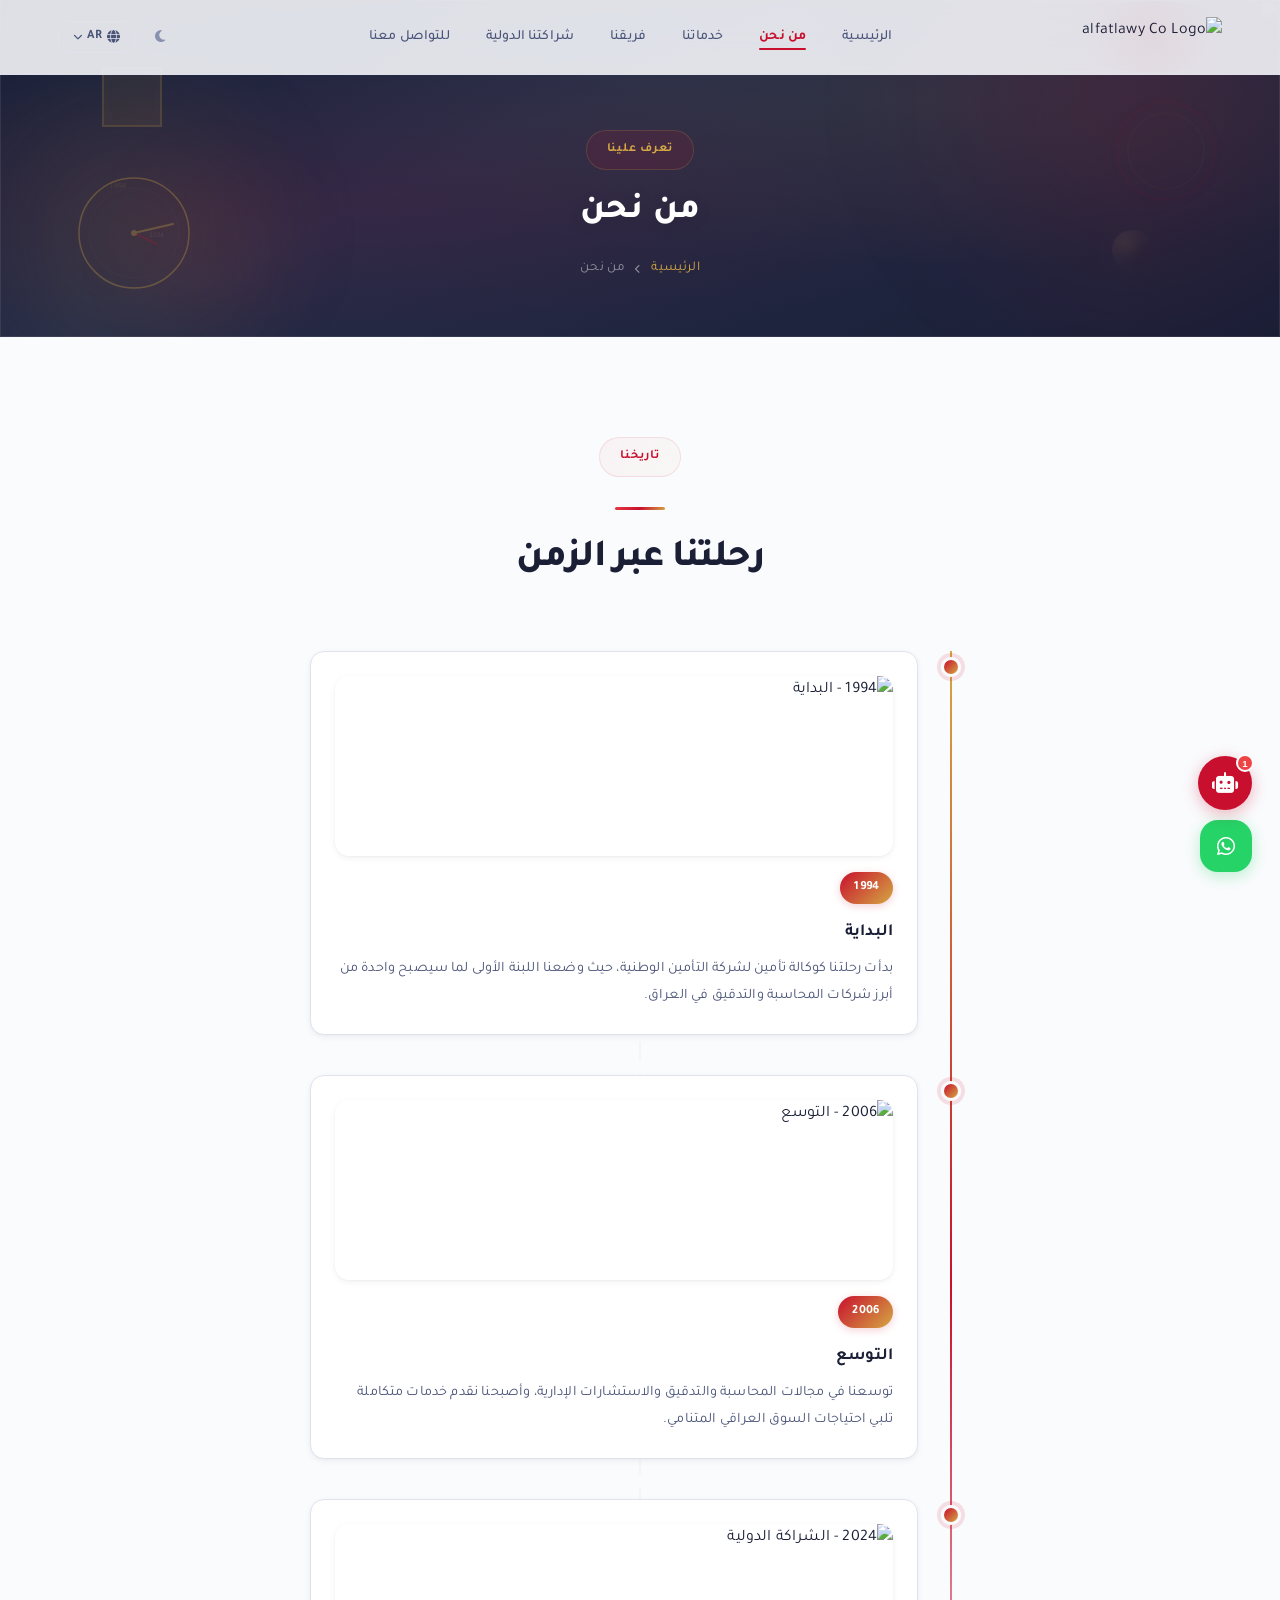
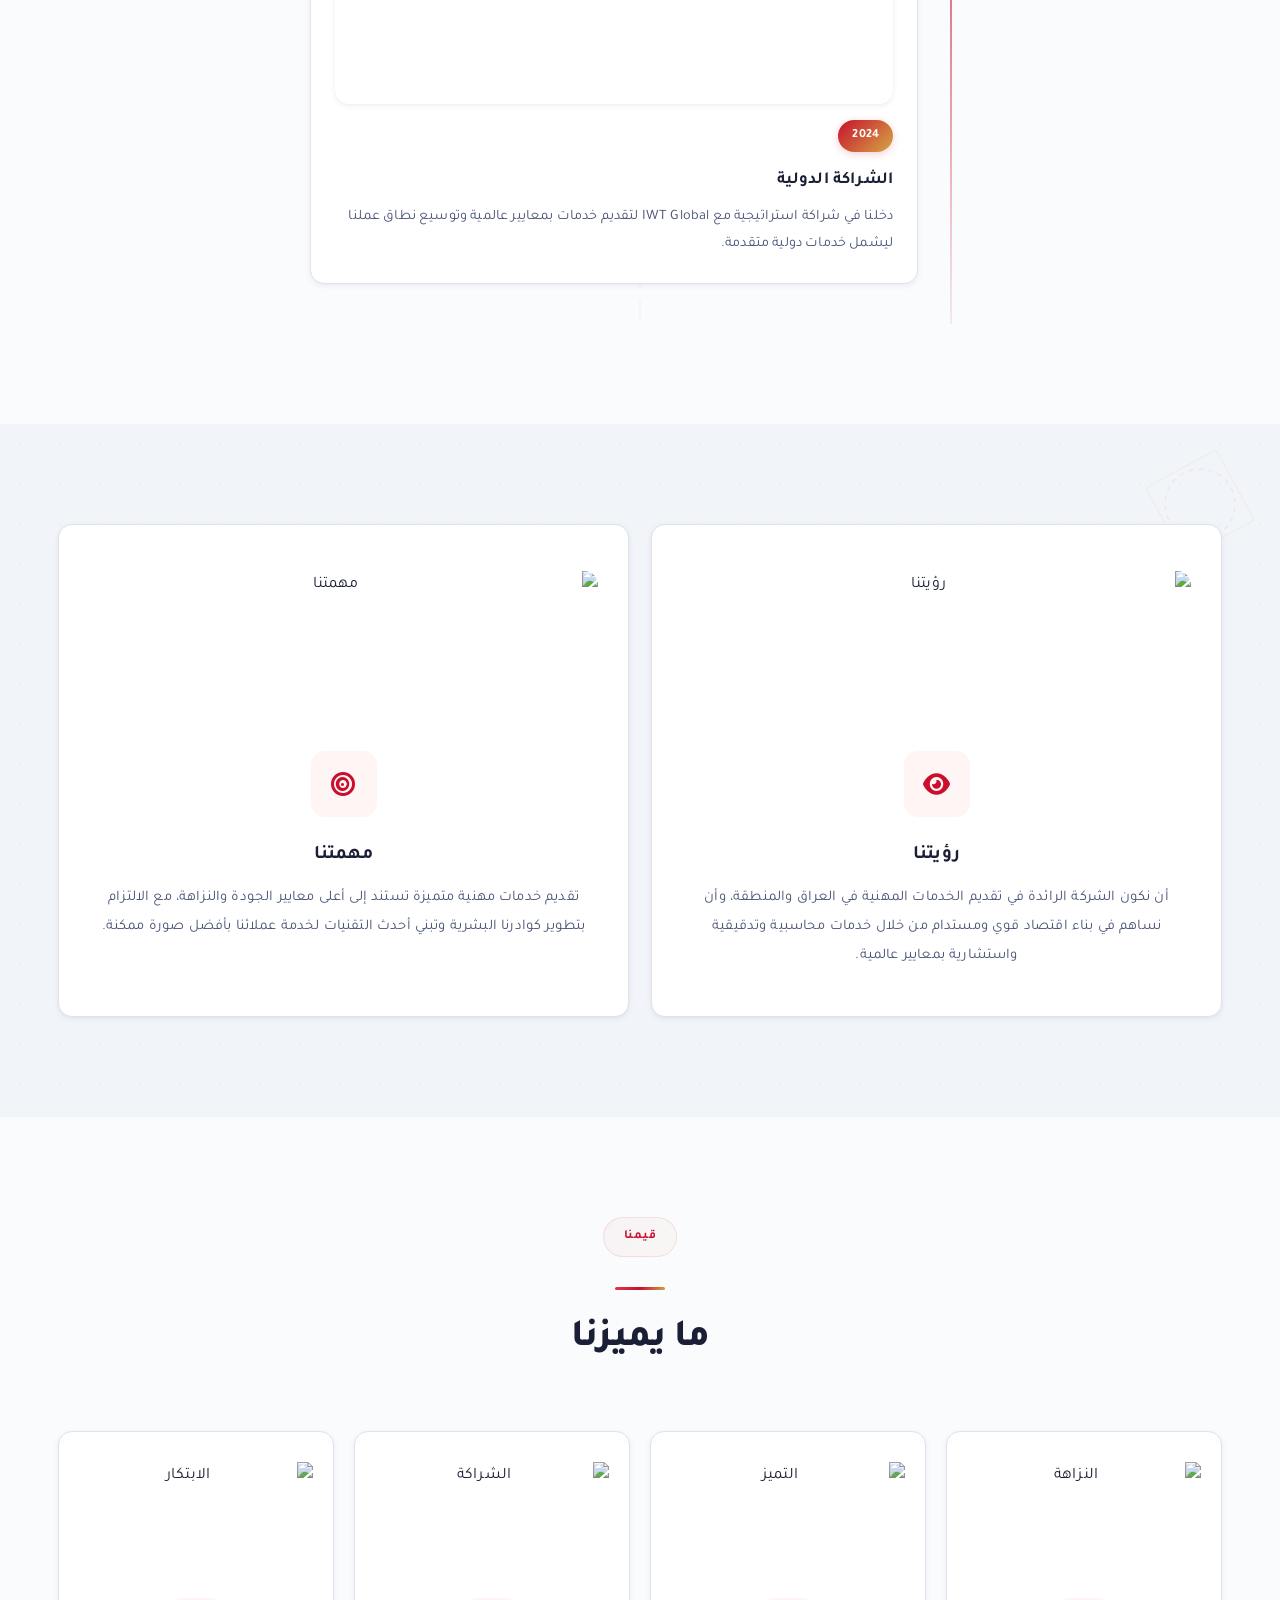
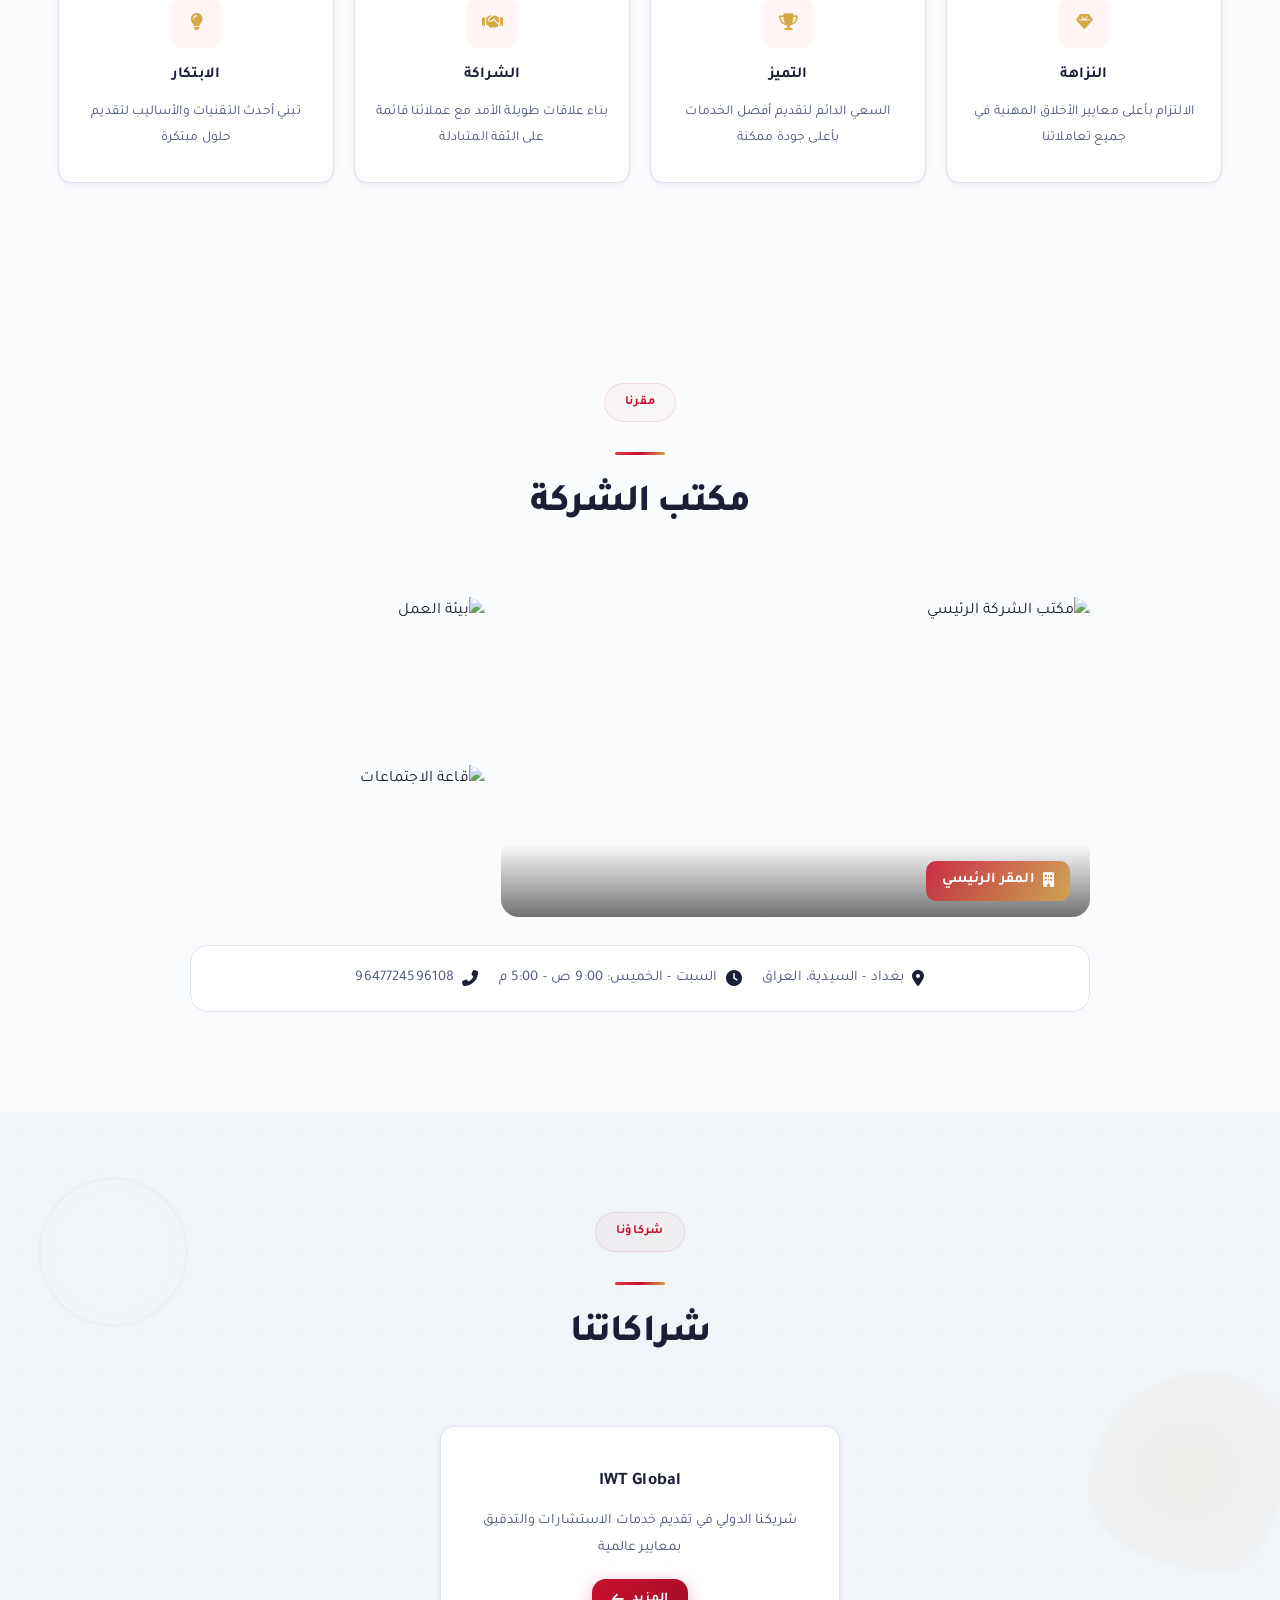
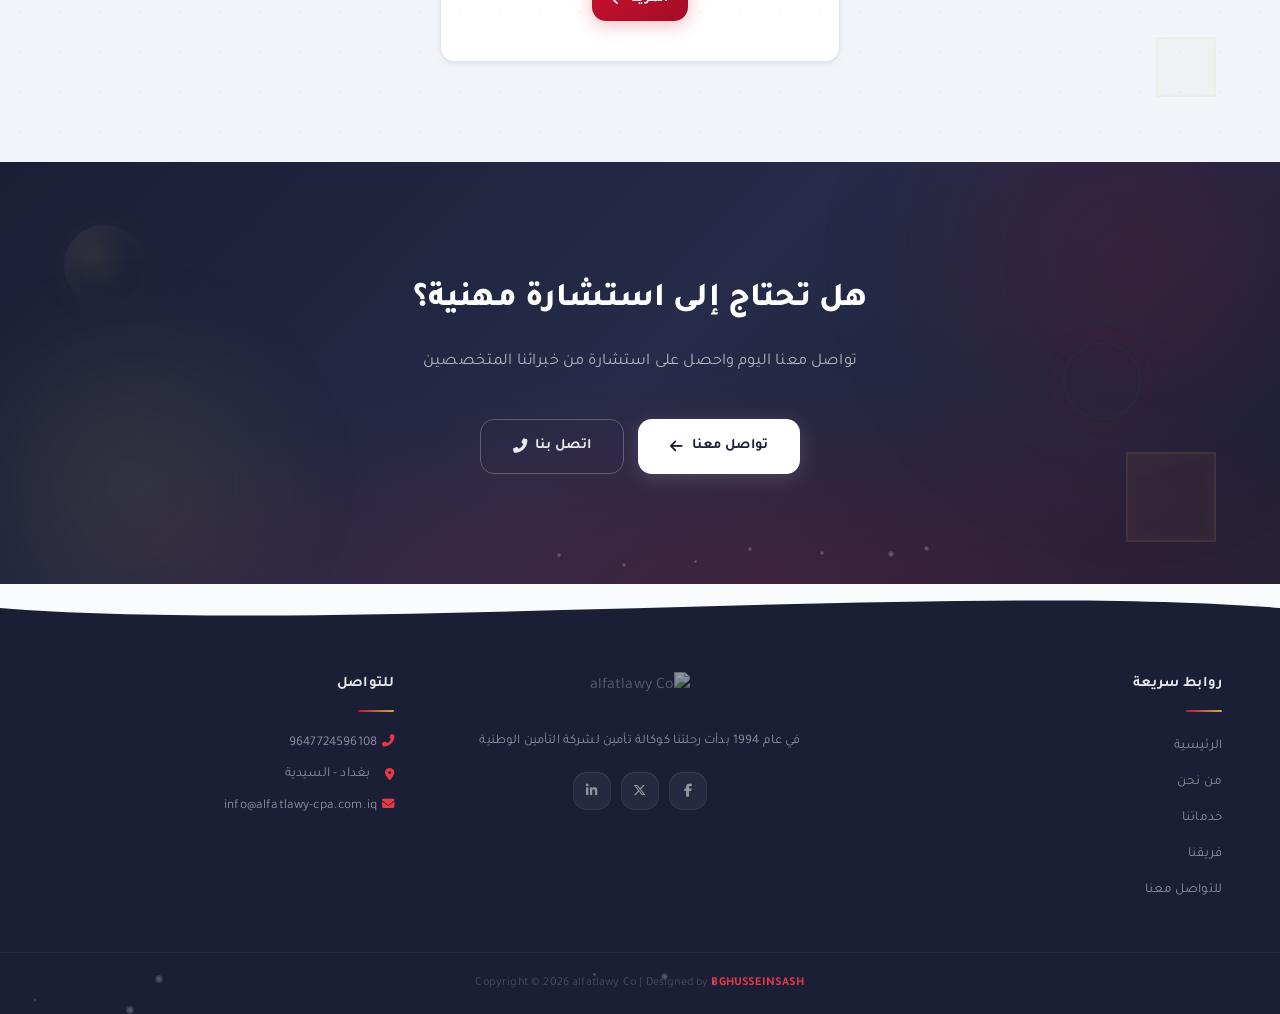
==== commit 0a1856be: "Add complete motion graphics and animated 3D illustrations to all sections" ====
--- a/about.html
+++ b/about.html
@@ -5,6 +5,7 @@
     <meta name="viewport" content="width=device-width, initial-scale=1.0">
     <title>من نحن - alfatlawy Co</title>
     <link rel="stylesheet" href="css/style.css">
+    <link rel="stylesheet" href="css/animations.css">
     <link rel="stylesheet" href="https://cdnjs.cloudflare.com/ajax/libs/font-awesome/6.5.1/css/all.min.css">
     <link rel="preconnect" href="https://fonts.googleapis.com">
     <link rel="preconnect" href="https://fonts.gstatic.com" crossorigin>
@@ -84,6 +85,24 @@
             <div class="shape shape-2"></div>
             <div class="shape shape-3"></div>
         </div>
+        <!-- 3D Animated SVG - Timeline Clock -->
+        <div class="svg-illustration" style="position:absolute;bottom:10%;left:5%;width:140px;opacity:0.3;pointer-events:none;z-index:1;">
+            <svg viewBox="0 0 140 140" fill="none">
+                <circle cx="70" cy="70" r="55" stroke="#d4a843" stroke-width="1.5" fill="rgba(212,168,67,0.03)"/>
+                <circle cx="70" cy="70" r="45" stroke="rgba(255,255,255,0.1)" stroke-width="0.5"/>
+                <!-- Clock hands -->
+                <line x1="70" y1="70" x2="70" y2="30" stroke="#d4a843" stroke-width="2" stroke-linecap="round">
+                    <animateTransform attributeName="transform" type="rotate" from="0 70 70" to="360 70 70" dur="20s" repeatCount="indefinite"/>
+                </line>
+                <line x1="70" y1="70" x2="95" y2="70" stroke="#c8102e" stroke-width="1.5" stroke-linecap="round">
+                    <animateTransform attributeName="transform" type="rotate" from="0 70 70" to="360 70 70" dur="60s" repeatCount="indefinite"/>
+                </line>
+                <circle cx="70" cy="70" r="3" fill="#d4a843"/>
+                <!-- Year marks -->
+                <text x="62" y="25" font-size="8" fill="rgba(212,168,67,0.5)">1994</text>
+                <text x="100" y="74" font-size="7" fill="rgba(255,255,255,0.3)">2024</text>
+            </svg>
+        </div>
         <div class="page-hero-content fade-in">
             <div class="section-tag" data-i18n="about.tag">تعرف علينا</div>
             <h1 data-i18n="nav.about">من نحن</h1>
@@ -104,6 +123,17 @@
                 <h2 data-i18n="about.history_title">رحلتنا عبر الزمن</h2>
             </div>
             <div class="timeline">
+                <!-- Animated timeline path decoration -->
+                <div style="position:absolute;left:50%;top:0;transform:translateX(-50%);width:60px;height:100%;pointer-events:none;z-index:0;opacity:0.15;">
+                    <svg width="60" height="100%" preserveAspectRatio="none" viewBox="0 0 60 400">
+                        <line x1="30" y1="0" x2="30" y2="400" stroke="#d4a843" stroke-width="1" stroke-dasharray="6 4">
+                            <animate attributeName="stroke-dashoffset" from="0" to="-20" dur="2s" repeatCount="indefinite"/>
+                        </line>
+                        <circle cx="30" cy="50" r="6" fill="#d4a843" opacity="0.3"><animate attributeName="r" values="4;8;4" dur="3s" repeatCount="indefinite"/></circle>
+                        <circle cx="30" cy="200" r="6" fill="#c8102e" opacity="0.3"><animate attributeName="r" values="4;8;4" dur="3s" begin="1s" repeatCount="indefinite"/></circle>
+                        <circle cx="30" cy="350" r="6" fill="#d4a843" opacity="0.3"><animate attributeName="r" values="4;8;4" dur="3s" begin="2s" repeatCount="indefinite"/></circle>
+                    </svg>
+                </div>
                 <div class="timeline-item fade-in">
                     <div class="timeline-dot"></div>
                     <div class="timeline-content">
@@ -136,7 +166,18 @@
     </section>
 
     <!-- Vision & Mission -->
-    <section class="content-section alt-bg">
+    <section class="content-section alt-bg" style="position:relative;overflow:hidden;">
+        <!-- 3D Background decoration -->
+        <div style="position:absolute;top:20px;right:20px;width:120px;height:120px;opacity:0.08;pointer-events:none;z-index:0;">
+            <svg viewBox="0 0 120 120" fill="none">
+                <rect x="20" y="20" width="80" height="80" rx="4" stroke="#d4a843" stroke-width="1.5" fill="none">
+                    <animateTransform attributeName="transform" type="rotate" from="0 60 60" to="360 60 60" dur="25s" repeatCount="indefinite"/>
+                </rect>
+                <circle cx="60" cy="60" r="35" stroke="#c8102e" stroke-width="1" fill="none" stroke-dasharray="5 5">
+                    <animateTransform attributeName="transform" type="rotate" from="360 60 60" to="0 60 60" dur="20s" repeatCount="indefinite"/>
+                </circle>
+            </svg>
+        </div>
         <div class="container">
             <div class="two-col-grid">
                 <div class="vision-card fade-in">
@@ -355,5 +396,6 @@
     </div>
 
     <script src="js/main.js"></script>
+    <script src="js/animations.js"></script>
 </body>
 </html>
--- a/css/animations.css
+++ b/css/animations.css
@@ -0,0 +1,758 @@
+/* ===== alfatlawy Co – Motion Graphics & 3D Illustrations v1.0 ===== */
+/* Animated videos, motion graphics, 3D illustrations – all sections */
+
+/* ───────── New Keyframes – Motion Graphics ───────── */
+
+@keyframes rotate3dX {
+    0% { transform: perspective(800px) rotateX(0deg); }
+    100% { transform: perspective(800px) rotateX(360deg); }
+}
+@keyframes rotate3dY {
+    0% { transform: perspective(800px) rotateY(0deg); }
+    100% { transform: perspective(800px) rotateY(360deg); }
+}
+@keyframes rotate3dXY {
+    0% { transform: perspective(1000px) rotateX(0deg) rotateY(0deg); }
+    25% { transform: perspective(1000px) rotateX(15deg) rotateY(90deg); }
+    50% { transform: perspective(1000px) rotateX(0deg) rotateY(180deg); }
+    75% { transform: perspective(1000px) rotateX(-15deg) rotateY(270deg); }
+    100% { transform: perspective(1000px) rotateX(0deg) rotateY(360deg); }
+}
+@keyframes float3d {
+    0%, 100% { transform: perspective(600px) translateY(0) rotateX(0deg) rotateY(0deg); }
+    25% { transform: perspective(600px) translateY(-20px) rotateX(5deg) rotateY(5deg); }
+    50% { transform: perspective(600px) translateY(-10px) rotateX(-3deg) rotateY(-3deg); }
+    75% { transform: perspective(600px) translateY(-25px) rotateX(4deg) rotateY(-5deg); }
+}
+@keyframes morphBlob {
+    0%, 100% { border-radius: 60% 40% 30% 70% / 60% 30% 70% 40%; }
+    25% { border-radius: 30% 60% 70% 40% / 50% 60% 30% 60%; }
+    50% { border-radius: 50% 60% 30% 60% / 30% 50% 70% 50%; }
+    75% { border-radius: 60% 30% 50% 40% / 60% 40% 60% 30%; }
+}
+@keyframes dashDraw {
+    from { stroke-dashoffset: 1000; }
+    to { stroke-dashoffset: 0; }
+}
+@keyframes dashDrawReverse {
+    from { stroke-dashoffset: 0; }
+    to { stroke-dashoffset: 1000; }
+}
+@keyframes orbitPath {
+    0% { transform: rotate(0deg) translateX(120px) rotate(0deg); }
+    100% { transform: rotate(360deg) translateX(120px) rotate(-360deg); }
+}
+@keyframes orbitPathSmall {
+    0% { transform: rotate(0deg) translateX(80px) rotate(0deg); }
+    100% { transform: rotate(360deg) translateX(80px) rotate(-360deg); }
+}
+@keyframes slideInLeft {
+    from { opacity: 0; transform: translateX(-60px); }
+    to { opacity: 1; transform: translateX(0); }
+}
+@keyframes slideInRight {
+    from { opacity: 0; transform: translateX(60px); }
+    to { opacity: 1; transform: translateX(0); }
+}
+@keyframes slideInDown {
+    from { opacity: 0; transform: translateY(-40px); }
+    to { opacity: 1; transform: translateY(0); }
+}
+@keyframes zoomIn {
+    from { opacity: 0; transform: scale(0.6); }
+    to { opacity: 1; transform: scale(1); }
+}
+@keyframes bounceIn {
+    0% { opacity: 0; transform: scale(0.3); }
+    50% { opacity: 1; transform: scale(1.05); }
+    70% { transform: scale(0.95); }
+    100% { transform: scale(1); }
+}
+@keyframes flipInX {
+    from { opacity: 0; transform: perspective(400px) rotateX(90deg); }
+    40% { transform: perspective(400px) rotateX(-10deg); }
+    70% { transform: perspective(400px) rotateX(10deg); }
+    to { opacity: 1; transform: perspective(400px) rotateX(0deg); }
+}
+@keyframes flipInY {
+    from { opacity: 0; transform: perspective(400px) rotateY(90deg); }
+    40% { transform: perspective(400px) rotateY(-10deg); }
+    70% { transform: perspective(400px) rotateY(10deg); }
+    to { opacity: 1; transform: perspective(400px) rotateY(0deg); }
+}
+@keyframes shake {
+    0%, 100% { transform: translateX(0); }
+    10%, 30%, 50%, 70%, 90% { transform: translateX(-5px); }
+    20%, 40%, 60%, 80% { transform: translateX(5px); }
+}
+@keyframes rotateScale {
+    0%, 100% { transform: rotate(0deg) scale(1); }
+    25% { transform: rotate(90deg) scale(1.1); }
+    50% { transform: rotate(180deg) scale(1); }
+    75% { transform: rotate(270deg) scale(1.1); }
+}
+@keyframes colorShift {
+    0%, 100% { filter: hue-rotate(0deg); }
+    50% { filter: hue-rotate(30deg); }
+}
+@keyframes particleRise {
+    0% { opacity: 0; transform: translateY(100px) scale(0); }
+    50% { opacity: 1; }
+    100% { opacity: 0; transform: translateY(-100px) scale(1); }
+}
+@keyframes cubeRotate {
+    0% { transform: rotateX(-25deg) rotateY(0deg); }
+    100% { transform: rotateX(-25deg) rotateY(360deg); }
+}
+@keyframes prismFloat {
+    0%, 100% { transform: rotateX(20deg) rotateY(0deg) translateY(0); }
+    50% { transform: rotateX(20deg) rotateY(180deg) translateY(-30px); }
+}
+@keyframes ringRotate {
+    0% { transform: rotateX(70deg) rotateZ(0deg); }
+    100% { transform: rotateX(70deg) rotateZ(360deg); }
+}
+@keyframes pyramidSpin {
+    0% { transform: rotateY(0deg) rotateX(-15deg); }
+    100% { transform: rotateY(360deg) rotateX(-15deg); }
+}
+@keyframes waveMotion {
+    0%, 100% { d: path("M0,50 Q25,30 50,50 T100,50"); }
+    50% { d: path("M0,50 Q25,70 50,50 T100,50"); }
+}
+@keyframes glowRing {
+    0%, 100% { box-shadow: 0 0 20px rgba(200,16,46,0.2), 0 0 40px rgba(212,168,67,0.1); }
+    50% { box-shadow: 0 0 40px rgba(200,16,46,0.4), 0 0 80px rgba(212,168,67,0.2); }
+}
+@keyframes iconBounce {
+    0%, 100% { transform: translateY(0) scale(1); }
+    50% { transform: translateY(-8px) scale(1.1); }
+}
+@keyframes slideUp {
+    from { opacity: 0; transform: translateY(80px); }
+    to { opacity: 1; transform: translateY(0); }
+}
+@keyframes fadeInScale {
+    from { opacity: 0; transform: scale(0.8); }
+    to { opacity: 1; transform: scale(1); }
+}
+@keyframes drawCircle {
+    from { stroke-dashoffset: 314; }
+    to { stroke-dashoffset: 0; }
+}
+@keyframes rotateSlow {
+    from { transform: rotate(0deg); }
+    to { transform: rotate(360deg); }
+}
+@keyframes float3dCard {
+    0%, 100% { transform: perspective(1200px) rotateX(2deg) rotateY(-2deg) translateY(0); }
+    50% { transform: perspective(1200px) rotateX(-2deg) rotateY(2deg) translateY(-12px); }
+}
+@keyframes scaleBreath {
+    0%, 100% { transform: scale(1); }
+    50% { transform: scale(1.03); }
+}
+@keyframes textReveal {
+    from { clip-path: polygon(0 0, 0 0, 0 100%, 0 100%); }
+    to { clip-path: polygon(0 0, 100% 0, 100% 100%, 0 100%); }
+}
+@keyframes gradientMorph {
+    0%, 100% { background-position: 0% 50%; }
+    25% { background-position: 50% 0%; }
+    50% { background-position: 100% 50%; }
+    75% { background-position: 50% 100%; }
+}
+
+/* ───────── 3D Scene Container ───────── */
+.scene-3d {
+    perspective: 1200px;
+    perspective-origin: 50% 50%;
+    position: relative;
+    transform-style: preserve-3d;
+}
+
+/* ───────── Scroll-Triggered Animations ───────── */
+.anim-ready {
+    opacity: 0;
+    transition: opacity 0.8s var(--ease-out), transform 0.8s var(--ease-out);
+}
+.anim-ready.anim-visible { opacity: 1; transform: none !important; }
+
+.anim-up { transform: translateY(60px); }
+.anim-down { transform: translateY(-60px); }
+.anim-left { transform: translateX(-60px); }
+.anim-right { transform: translateX(60px); }
+.anim-scale { transform: scale(0.7); }
+.anim-rotate { transform: rotate(-10deg) scale(0.8); }
+.anim-flip-x { transform: perspective(600px) rotateX(40deg); }
+.anim-flip-y { transform: perspective(600px) rotateY(40deg); }
+
+/* Stagger delays */
+.anim-delay-1 { transition-delay: 0.1s !important; }
+.anim-delay-2 { transition-delay: 0.2s !important; }
+.anim-delay-3 { transition-delay: 0.3s !important; }
+.anim-delay-4 { transition-delay: 0.4s !important; }
+.anim-delay-5 { transition-delay: 0.5s !important; }
+.anim-delay-6 { transition-delay: 0.6s !important; }
+.anim-delay-7 { transition-delay: 0.7s !important; }
+.anim-delay-8 { transition-delay: 0.8s !important; }
+
+/* ───────── 3D Floating Objects ───────── */
+.floating-3d-object {
+    position: absolute;
+    pointer-events: none;
+    z-index: 1;
+    will-change: transform;
+}
+
+/* 3D Cube */
+.cube-3d {
+    width: 60px; height: 60px;
+    transform-style: preserve-3d;
+    animation: cubeRotate 12s linear infinite;
+}
+.cube-3d .face {
+    position: absolute; width: 60px; height: 60px;
+    border: 2px solid rgba(200,16,46,0.25);
+    background: rgba(200,16,46,0.06);
+    backdrop-filter: blur(4px);
+}
+.cube-3d .face-front  { transform: translateZ(30px); }
+.cube-3d .face-back   { transform: translateZ(-30px) rotateY(180deg); }
+.cube-3d .face-right  { transform: translateX(30px) rotateY(90deg); }
+.cube-3d .face-left   { transform: translateX(-30px) rotateY(-90deg); }
+.cube-3d .face-top    { transform: translateY(-30px) rotateX(90deg); }
+.cube-3d .face-bottom { transform: translateY(30px) rotateX(-90deg); }
+
+/* Large Cube variant */
+.cube-3d.cube-lg { width: 90px; height: 90px; }
+.cube-3d.cube-lg .face { width: 90px; height: 90px; }
+.cube-3d.cube-lg .face-front  { transform: translateZ(45px); }
+.cube-3d.cube-lg .face-back   { transform: translateZ(-45px) rotateY(180deg); }
+.cube-3d.cube-lg .face-right  { transform: translateX(45px) rotateY(90deg); }
+.cube-3d.cube-lg .face-left   { transform: translateX(-45px) rotateY(-90deg); }
+.cube-3d.cube-lg .face-top    { transform: translateY(-45px) rotateX(90deg); }
+.cube-3d.cube-lg .face-bottom { transform: translateY(45px) rotateX(-90deg); }
+
+/* Gold variant */
+.cube-3d.cube-gold .face {
+    border-color: rgba(212,168,67,0.30);
+    background: rgba(212,168,67,0.08);
+}
+
+/* 3D Prism / Triangle */
+.prism-3d {
+    width: 80px; height: 80px;
+    transform-style: preserve-3d;
+    animation: prismFloat 16s ease-in-out infinite;
+}
+.prism-3d .prism-face {
+    position: absolute; width: 0; height: 0;
+    border-left: 40px solid transparent;
+    border-right: 40px solid transparent;
+    border-bottom: 70px solid rgba(212,168,67,0.12);
+    filter: drop-shadow(0 0 10px rgba(212,168,67,0.2));
+}
+.prism-3d .prism-face:nth-child(1) { transform: rotateY(0deg) translateZ(30px); }
+.prism-3d .prism-face:nth-child(2) { transform: rotateY(120deg) translateZ(30px); }
+.prism-3d .prism-face:nth-child(3) { transform: rotateY(240deg) translateZ(30px); }
+
+/* 3D Ring */
+.ring-3d {
+    width: 100px; height: 100px;
+    border: 3px solid rgba(200,16,46,0.20);
+    border-radius: 50%;
+    transform-style: preserve-3d;
+    animation: ringRotate 20s linear infinite;
+    box-shadow: 0 0 20px rgba(200,16,46,0.08), inset 0 0 20px rgba(200,16,46,0.04);
+}
+.ring-3d::after {
+    content: '';
+    position: absolute; inset: 8px;
+    border: 2px solid rgba(212,168,67,0.15);
+    border-radius: 50%;
+}
+.ring-3d.ring-lg { width: 150px; height: 150px; }
+
+/* 3D Sphere */
+.sphere-3d {
+    width: 80px; height: 80px;
+    border-radius: 50%;
+    background: radial-gradient(circle at 35% 35%, rgba(200,16,46,0.25), rgba(200,16,46,0.05) 50%, rgba(26,31,54,0.2));
+    box-shadow: 
+        inset -10px -10px 20px rgba(0,0,0,0.15),
+        inset 5px 5px 15px rgba(255,255,255,0.08),
+        0 0 40px rgba(200,16,46,0.12);
+    animation: float3d 8s ease-in-out infinite;
+}
+.sphere-3d.sphere-gold {
+    background: radial-gradient(circle at 35% 35%, rgba(212,168,67,0.35), rgba(212,168,67,0.08) 50%, rgba(26,31,54,0.15));
+    box-shadow: 
+        inset -10px -10px 20px rgba(0,0,0,0.12),
+        inset 5px 5px 15px rgba(255,255,255,0.1),
+        0 0 40px rgba(212,168,67,0.15);
+}
+.sphere-3d.sphere-sm { width: 40px; height: 40px; }
+.sphere-3d.sphere-lg { width: 120px; height: 120px; }
+
+/* 3D Diamond */
+.diamond-3d {
+    width: 50px; height: 50px;
+    transform-style: preserve-3d;
+    animation: float3d 10s ease-in-out infinite;
+}
+.diamond-3d::before {
+    content: '';
+    position: absolute; width: 50px; height: 50px;
+    background: rgba(212,168,67,0.12);
+    border: 2px solid rgba(212,168,67,0.25);
+    transform: rotate(45deg);
+    animation: rotateScale 15s ease-in-out infinite;
+}
+
+/* Orbit containers */
+.orbit-container {
+    position: absolute;
+    width: 240px; height: 240px;
+    transform-style: preserve-3d;
+}
+.orbit-ring {
+    position: absolute; inset: 0;
+    border: 1px dashed rgba(200,16,46,0.12);
+    border-radius: 50%;
+    animation: ringRotate 30s linear infinite;
+}
+.orbit-dot {
+    position: absolute; top: 50%; left: 50%;
+    width: 10px; height: 10px;
+    margin: -5px; border-radius: 50%;
+    background: var(--accent);
+    box-shadow: 0 0 12px rgba(200,16,46,0.4);
+    animation: orbitPath 8s linear infinite;
+}
+.orbit-dot:nth-child(2) {
+    width: 7px; height: 7px; margin: -3.5px;
+    background: var(--accent3, #d4a843);
+    box-shadow: 0 0 12px rgba(212,168,67,0.4);
+    animation: orbitPathSmall 6s linear infinite reverse;
+}
+
+/* ───────── Morphing Blob Backgrounds ───────── */
+.morph-blob {
+    position: absolute;
+    border-radius: 60% 40% 30% 70% / 60% 30% 70% 40%;
+    animation: morphBlob 15s ease-in-out infinite;
+    pointer-events: none;
+    z-index: 0;
+    will-change: border-radius;
+}
+.morph-blob-accent {
+    background: radial-gradient(circle, rgba(200,16,46,0.08), rgba(200,16,46,0.02));
+}
+.morph-blob-gold {
+    background: radial-gradient(circle, rgba(212,168,67,0.08), rgba(212,168,67,0.02));
+}
+.morph-blob-primary {
+    background: radial-gradient(circle, rgba(26,31,54,0.06), rgba(26,31,54,0.01));
+}
+
+/* ───────── Animated SVG Illustrations ───────── */
+.svg-illustration {
+    position: relative;
+    display: flex;
+    align-items: center;
+    justify-content: center;
+}
+.svg-illustration svg {
+    max-width: 100%;
+    height: auto;
+    overflow: visible;
+}
+.svg-illustration .svg-draw {
+    stroke-dasharray: 1000;
+    stroke-dashoffset: 1000;
+    fill: none;
+    transition: stroke-dashoffset 2s var(--ease-out);
+}
+.svg-illustration.anim-visible .svg-draw,
+.anim-visible .svg-illustration .svg-draw {
+    stroke-dashoffset: 0;
+}
+
+/* ───────── Section-Specific 3D Illustrations ───────── */
+
+/* Hero 3D Scene */
+.hero-3d-scene {
+    position: absolute;
+    inset: 0;
+    z-index: 1;
+    pointer-events: none;
+    overflow: hidden;
+    transform-style: preserve-3d;
+    perspective: 1200px;
+}
+.hero-3d-scene .floating-3d-object {
+    opacity: 0.6;
+}
+.hero-3d-scene .cube-3d {
+    top: 15%; left: 8%;
+    animation: cubeRotate 15s linear infinite;
+}
+.hero-3d-scene .sphere-3d {
+    top: 20%; right: 10%;
+    animation-delay: -3s;
+}
+.hero-3d-scene .ring-3d {
+    bottom: 25%; left: 5%;
+    animation-delay: -5s;
+}
+.hero-3d-scene .prism-3d {
+    bottom: 20%; right: 8%;
+}
+.hero-3d-scene .diamond-3d {
+    top: 55%; left: 18%;
+    animation-delay: -7s;
+}
+
+/* Stats 3D Elements */
+.stats-3d-wrap {
+    position: absolute;
+    inset: 0;
+    overflow: hidden;
+    pointer-events: none;
+    z-index: 0;
+}
+.stat-item {
+    position: relative;
+    transform-style: preserve-3d;
+}
+.stat-icon {
+    transition: all 0.5s var(--ease-spring);
+}
+.stat-item:hover .stat-icon {
+    animation: iconBounce 0.6s var(--ease-spring);
+}
+
+/* About 3D Illustration */
+.about-3d-illustration {
+    position: relative;
+    width: 100%;
+    padding: 20px;
+}
+.about-3d-illustration .illust-main {
+    position: relative;
+    z-index: 2;
+}
+.about-3d-illustration .illust-bg-ring {
+    position: absolute;
+    width: 300px; height: 300px;
+    top: 50%; left: 50%;
+    transform: translate(-50%, -50%);
+    border: 2px dashed rgba(200,16,46,0.10);
+    border-radius: 50%;
+    animation: rotateSlow 40s linear infinite;
+}
+.about-3d-illustration .illust-orbit {
+    position: absolute;
+    width: 14px; height: 14px;
+    border-radius: 50%;
+    top: 50%; left: 50%;
+    background: rgba(212,168,67,0.6);
+    box-shadow: 0 0 14px rgba(212,168,67,0.4);
+    animation: orbitPathSmall 10s linear infinite;
+}
+
+/* Service Cards 3D */
+.service-card {
+    transform-style: preserve-3d;
+    transition: all 0.5s var(--ease-spring) !important;
+}
+.service-card:hover {
+    transform: perspective(1000px) rotateX(-3deg) rotateY(3deg) translateY(-12px) !important;
+    box-shadow: 0 30px 60px -10px rgba(200,16,46,0.15),
+                0 0 0 1px rgba(200,16,46,0.08) !important;
+}
+.service-card .service-icon {
+    transition: all 0.5s var(--ease-spring);
+}
+.service-card:hover .service-icon {
+    transform: translateZ(30px) scale(1.12) rotateY(10deg);
+    box-shadow: 0 10px 30px rgba(200,16,46,0.25);
+}
+.service-card:hover .service-card-img {
+    transform: scale(1.08);
+    transition: transform 0.8s var(--ease-out);
+}
+
+/* Services Section Floating Shapes */
+.services-3d-shapes {
+    position: absolute;
+    inset: 0;
+    pointer-events: none;
+    overflow: hidden;
+    z-index: 0;
+}
+
+/* Team Cards 3D */
+.team-card {
+    transform-style: preserve-3d;
+    transition: all 0.5s var(--ease-spring) !important;
+}
+.team-card:hover {
+    transform: perspective(800px) rotateY(5deg) translateY(-10px) !important;
+}
+.team-card:hover .team-img-wrap img {
+    transform: scale(1.06);
+    transition: transform 0.6s var(--ease-out);
+}
+
+/* App Section 3D */
+.app-mockup {
+    transform-style: preserve-3d;
+    animation: float3dCard 6s ease-in-out infinite;
+}
+.phone-frame {
+    transform-style: preserve-3d;
+    transition: all 0.5s var(--ease);
+}
+.app-mockup:hover .phone-frame {
+    transform: perspective(800px) rotateY(-8deg) rotateX(3deg);
+}
+
+/* CTA 3D */
+.cta {
+    transform-style: preserve-3d;
+    overflow: hidden;
+}
+.cta-3d-shapes {
+    position: absolute;
+    inset: 0;
+    pointer-events: none;
+    z-index: 0;
+}
+
+/* ───────── Animated Particle System ───────── */
+.particle-system {
+    position: absolute;
+    inset: 0;
+    overflow: hidden;
+    pointer-events: none;
+    z-index: 0;
+}
+.particle {
+    position: absolute;
+    border-radius: 50%;
+    animation: particleRise linear infinite;
+    will-change: transform, opacity;
+}
+.particle-accent {
+    background: radial-gradient(circle, rgba(200,16,46,0.5), transparent);
+}
+.particle-gold {
+    background: radial-gradient(circle, rgba(212,168,67,0.5), transparent);
+}
+.particle-white {
+    background: radial-gradient(circle, rgba(255,255,255,0.3), transparent);
+}
+
+/* ───────── Animated Gradient Mesh Backgrounds ───────── */
+.gradient-mesh-bg {
+    position: absolute;
+    inset: 0;
+    z-index: 0;
+    background-size: 400% 400%;
+    animation: gradientMorph 20s ease infinite;
+    opacity: 0.5;
+    pointer-events: none;
+}
+
+/* ───────── Tilt Effect ───────── */
+.tilt-card {
+    transform-style: preserve-3d;
+    transition: transform 0.15s linear;
+}
+.tilt-card .tilt-inner {
+    transform: translateZ(40px);
+}
+
+/* ───────── Animated Borders ───────── */
+.animated-border {
+    position: relative;
+    overflow: hidden;
+}
+.animated-border::before {
+    content: '';
+    position: absolute;
+    inset: -2px;
+    background: conic-gradient(
+        from 0deg,
+        rgba(200,16,46,0.4),
+        rgba(212,168,67,0.4),
+        rgba(200,16,46,0.1),
+        rgba(212,168,67,0.4),
+        rgba(200,16,46,0.4)
+    );
+    border-radius: inherit;
+    animation: rotateSlow 6s linear infinite;
+    z-index: -1;
+}
+.animated-border::after {
+    content: '';
+    position: absolute;
+    inset: 2px;
+    background: var(--bg-card);
+    border-radius: inherit;
+    z-index: -1;
+}
+
+/* ───────── Glowing Dots Grid ───────── */
+.dots-grid {
+    position: absolute;
+    inset: 0;
+    pointer-events: none;
+    z-index: 0;
+    background-image: radial-gradient(circle, rgba(200,16,46,0.08) 1px, transparent 1px);
+    background-size: 40px 40px;
+    opacity: 0.4;
+}
+
+/* ───────── Page-Hero 3D Enhancement ───────── */
+.page-hero {
+    transform-style: preserve-3d;
+    overflow: hidden;
+}
+.page-hero .hero-3d-shapes {
+    position: absolute;
+    inset: 0;
+    pointer-events: none;
+    z-index: 1;
+}
+
+/* ───────── Timeline 3D ───────── */
+.timeline-item {
+    transform-style: preserve-3d;
+}
+
+/* ───────── Values Cards 3D ───────── */
+.value-card {
+    transform-style: preserve-3d;
+    transition: all 0.5s var(--ease-spring) !important;
+}
+.value-card:hover {
+    transform: perspective(800px) rotateX(-4deg) rotateY(4deg) translateY(-8px) !important;
+}
+
+/* ───────── Partnership Benefit Cards ───────── */
+.benefit-card {
+    transform-style: preserve-3d;
+    transition: all 0.5s var(--ease-spring) !important;
+}
+.benefit-card:hover {
+    transform: perspective(800px) rotateY(-5deg) translateY(-10px) !important;
+}
+
+/* ───────── Contact Form 3D ───────── */
+.contact-form-wrap {
+    transform-style: preserve-3d;
+    animation: float3dCard 8s ease-in-out infinite;
+}
+
+/* ───────── Footer Animated Elements ───────── */
+.footer-wave svg path {
+    transition: d 0.5s ease;
+}
+#colophon {
+    position: relative;
+    overflow: hidden;
+}
+.footer-particles {
+    position: absolute;
+    inset: 0;
+    pointer-events: none;
+    z-index: 0;
+}
+
+/* ───────── SVG Animated Illustration Styles ───────── */
+.illust-container {
+    position: relative;
+    width: 100%;
+    max-width: 420px;
+    margin: 0 auto;
+    aspect-ratio: 1;
+}
+.illust-container svg {
+    width: 100%;
+    height: 100%;
+}
+.illust-container .line-draw {
+    stroke-dasharray: 500;
+    stroke-dashoffset: 500;
+    transition: stroke-dashoffset 1.5s var(--ease-out);
+}
+.illust-container.anim-visible .line-draw {
+    stroke-dashoffset: 0;
+}
+.illust-container .fill-reveal {
+    opacity: 0;
+    transition: opacity 0.8s var(--ease-out) 0.8s;
+}
+.illust-container.anim-visible .fill-reveal {
+    opacity: 1;
+}
+
+/* ───────── 3D Isometric Grid (for sections) ───────── */
+.iso-grid {
+    position: absolute;
+    inset: 0;
+    pointer-events: none;
+    z-index: 0;
+    opacity: 0.3;
+    transform: perspective(800px) rotateX(60deg) rotateZ(45deg);
+    background: 
+        linear-gradient(rgba(200,16,46,0.05) 1px, transparent 1px),
+        linear-gradient(90deg, rgba(200,16,46,0.05) 1px, transparent 1px);
+    background-size: 30px 30px;
+    animation: gentleDrift 20s ease-in-out infinite;
+}
+
+/* ───────── Responsive ───────── */
+@media (max-width: 768px) {
+    .hero-3d-scene .floating-3d-object { opacity: 0.3; }
+    .cube-3d, .cube-3d.cube-lg { width: 40px; height: 40px; }
+    .cube-3d .face, .cube-3d.cube-lg .face { width: 40px; height: 40px; }
+    .cube-3d .face-front, .cube-3d.cube-lg .face-front { transform: translateZ(20px); }
+    .cube-3d .face-back, .cube-3d.cube-lg .face-back { transform: translateZ(-20px) rotateY(180deg); }
+    .cube-3d .face-right, .cube-3d.cube-lg .face-right { transform: translateX(20px) rotateY(90deg); }
+    .cube-3d .face-left, .cube-3d.cube-lg .face-left { transform: translateX(-20px) rotateY(-90deg); }
+    .cube-3d .face-top, .cube-3d.cube-lg .face-top { transform: translateY(-20px) rotateX(90deg); }
+    .cube-3d .face-bottom, .cube-3d.cube-lg .face-bottom { transform: translateY(20px) rotateX(-90deg); }
+    .sphere-3d.sphere-lg { width: 70px; height: 70px; }
+    .ring-3d { width: 60px; height: 60px; }
+    .ring-3d.ring-lg { width: 90px; height: 90px; }
+    .orbit-container { width: 160px; height: 160px; }
+    .illust-container { max-width: 280px; }
+    .services-3d-shapes,
+    .cta-3d-shapes,
+    .stats-3d-wrap { display: none; }
+}
+
+/* ───────── Prefers Reduced Motion ───────── */
+@media (prefers-reduced-motion: reduce) {
+    .floating-3d-object,
+    .cube-3d, .sphere-3d, .ring-3d, .prism-3d, .diamond-3d,
+    .morph-blob, .particle, .orbit-dot, .orbit-ring,
+    .app-mockup, .contact-form-wrap {
+        animation: none !important;
+    }
+    .anim-ready {
+        opacity: 1 !important;
+        transform: none !important;
+        transition: none !important;
+    }
+    .service-card:hover,
+    .team-card:hover,
+    .value-card:hover,
+    .benefit-card:hover {
+        transform: translateY(-8px) !important;
+    }
+}
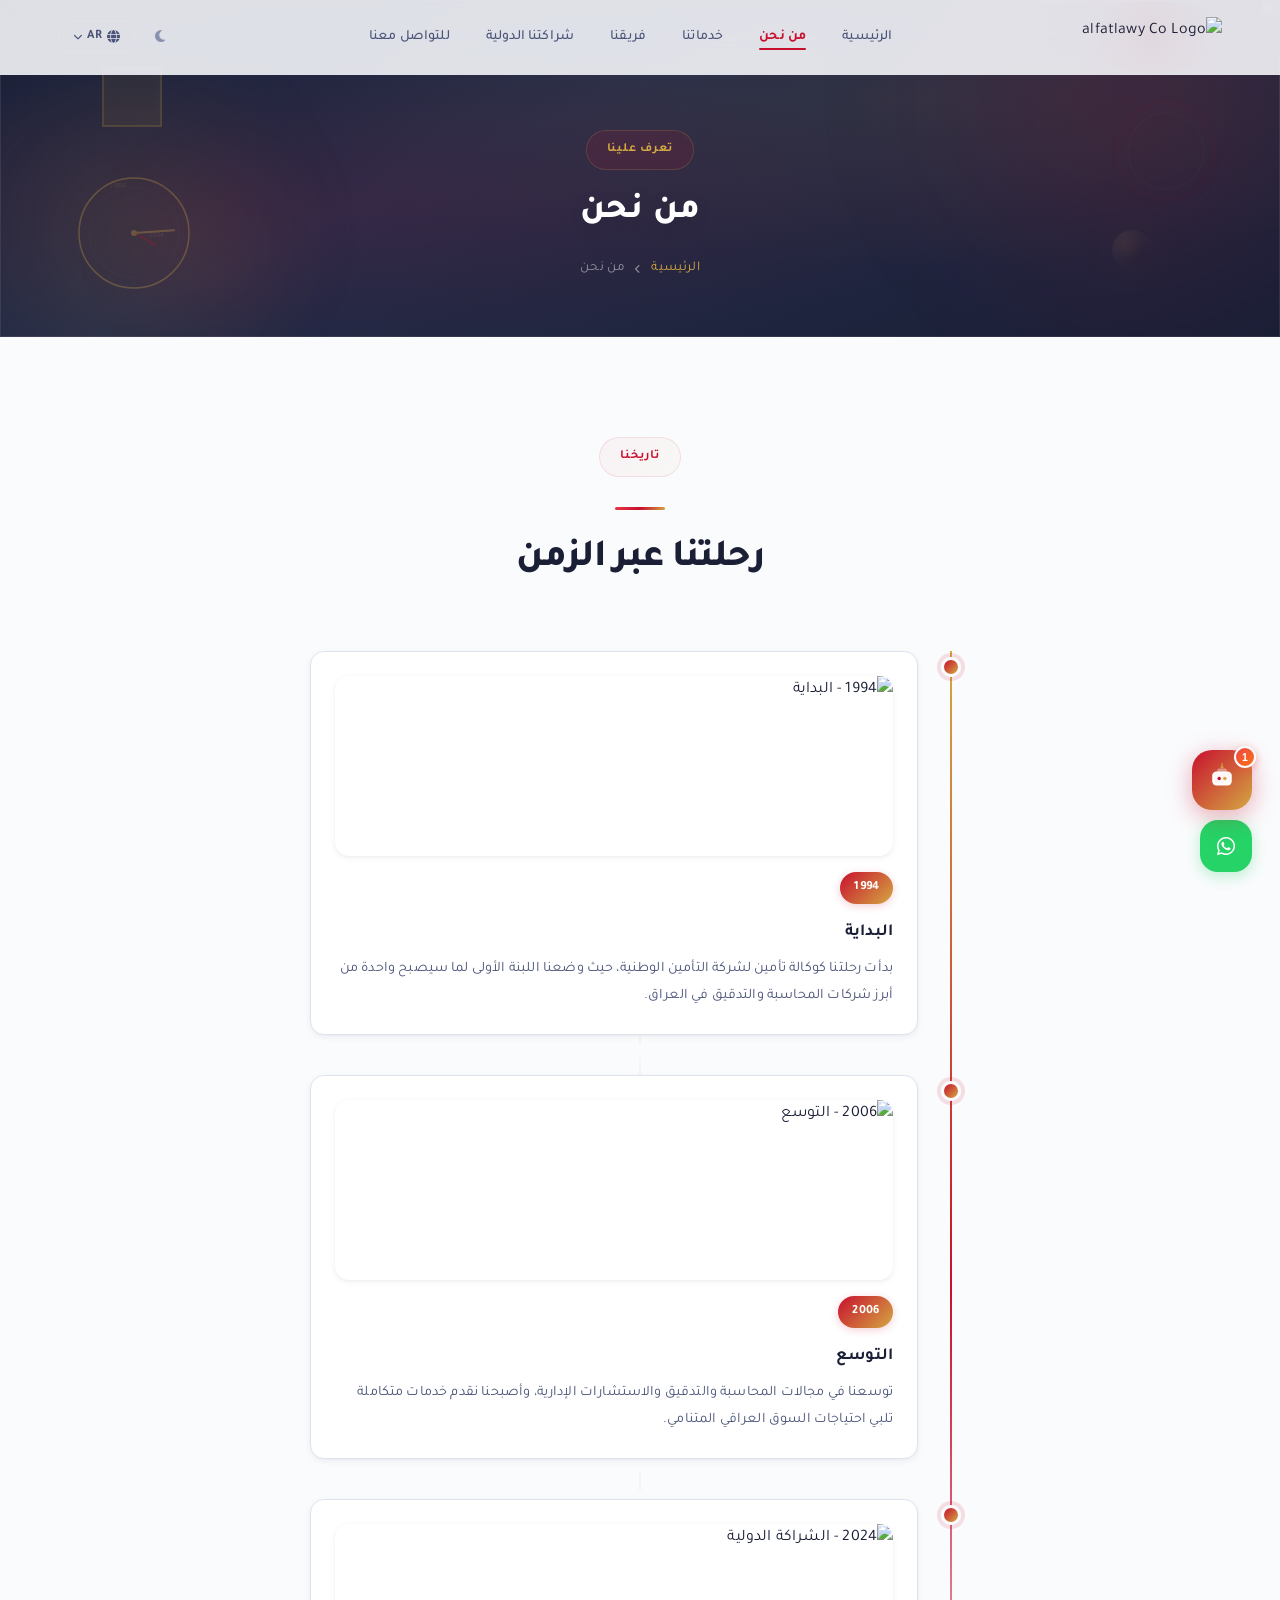
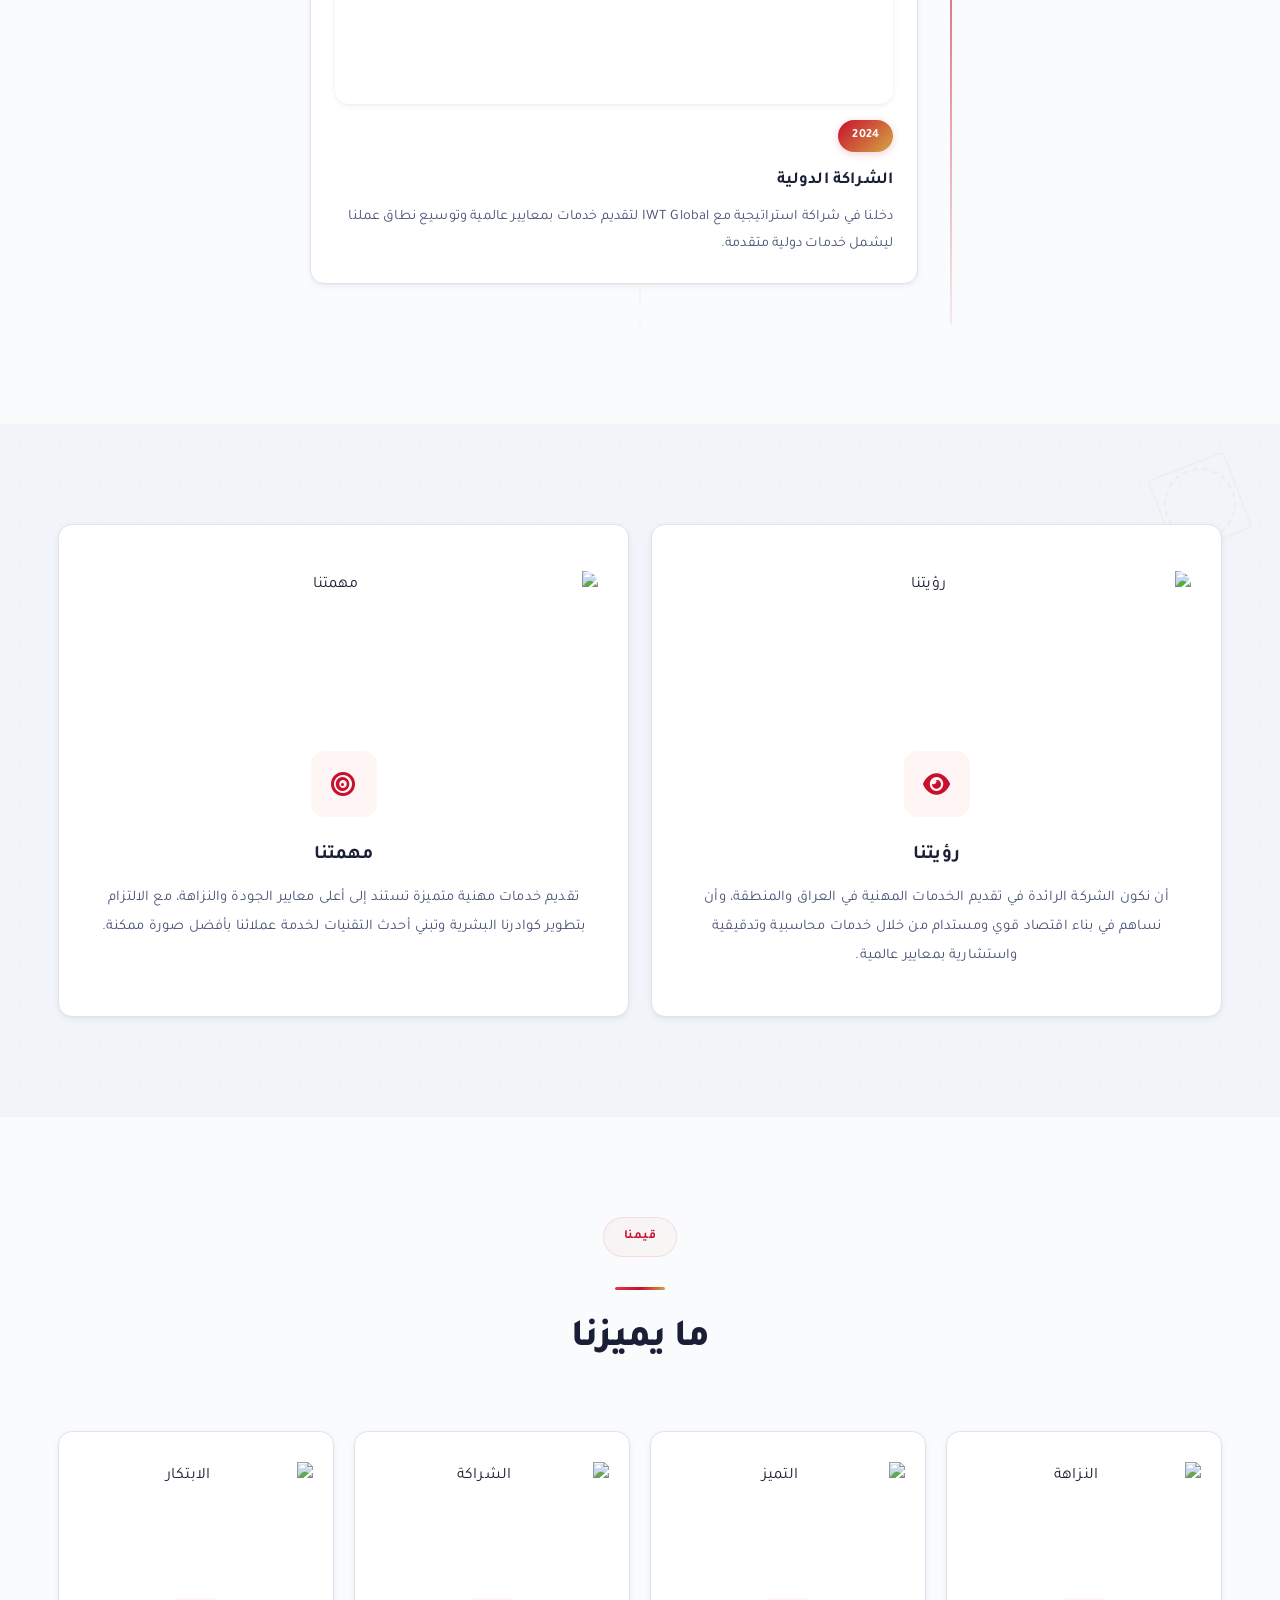
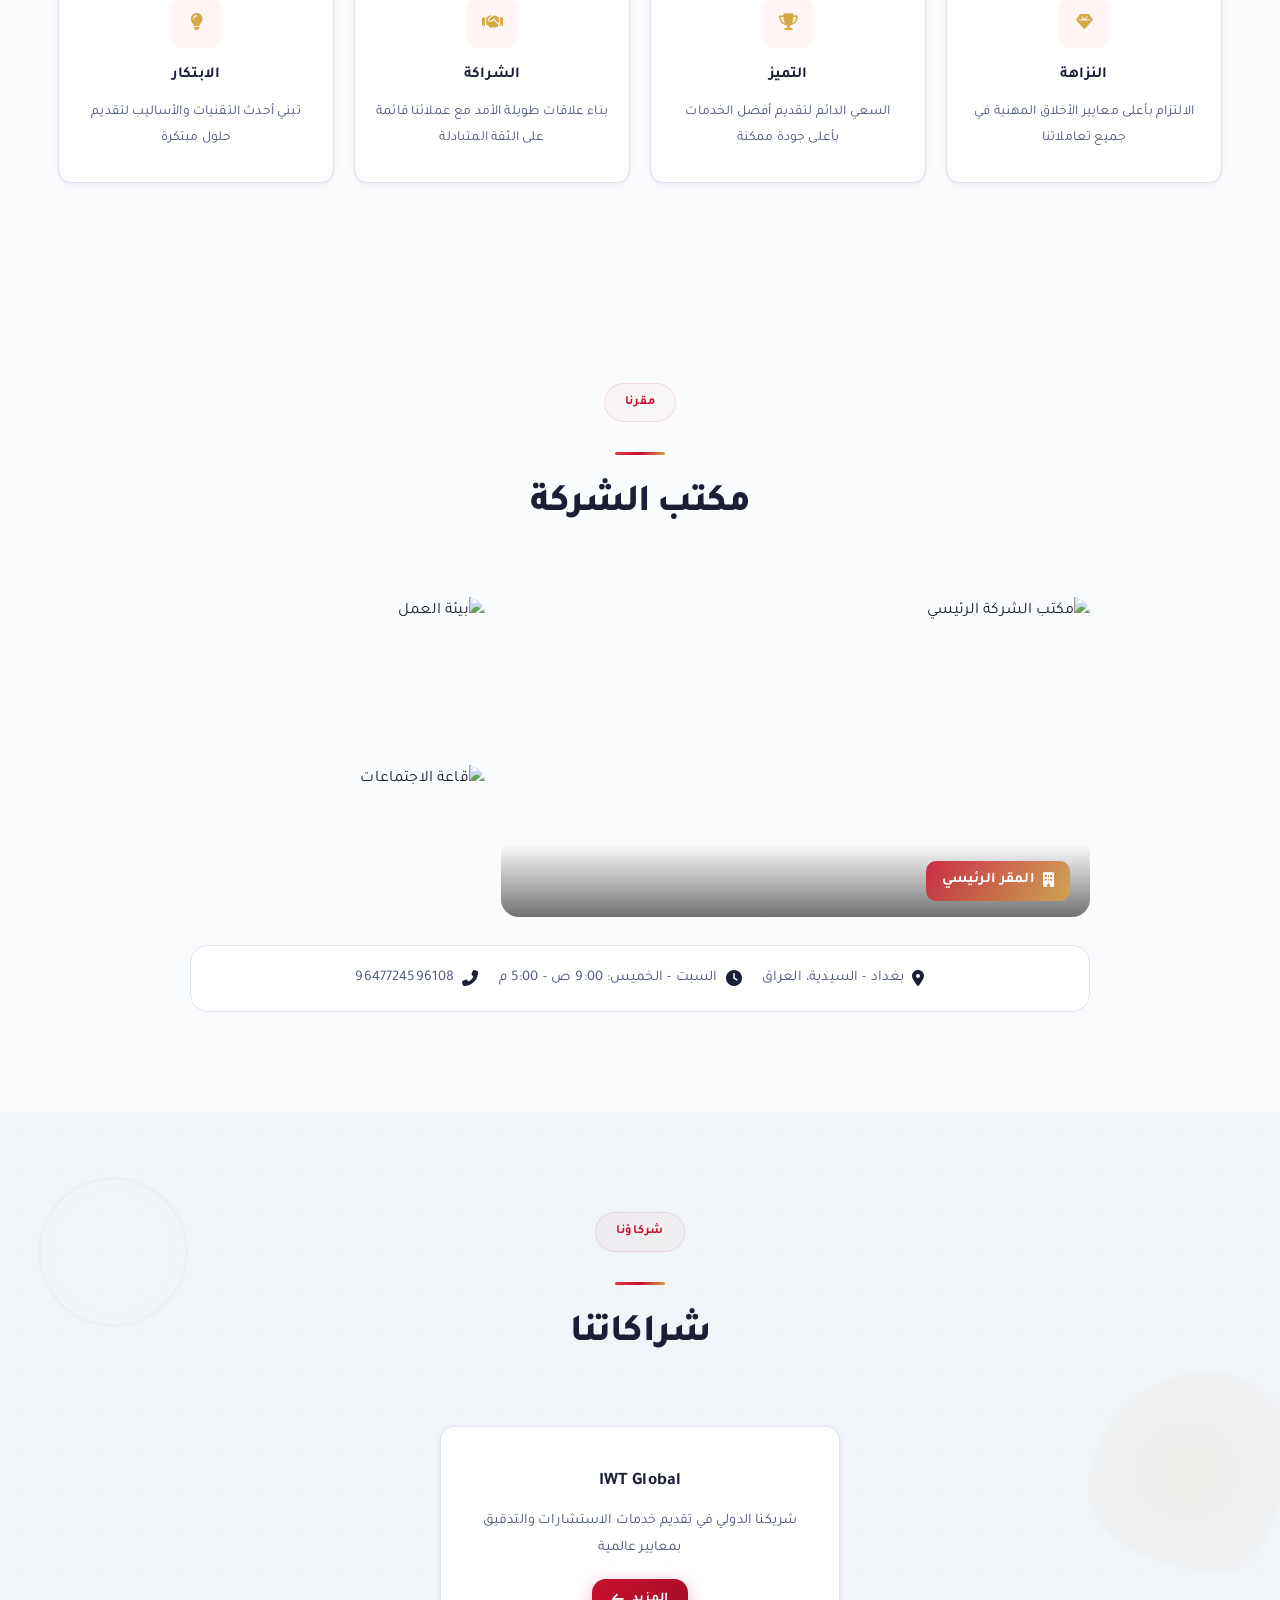
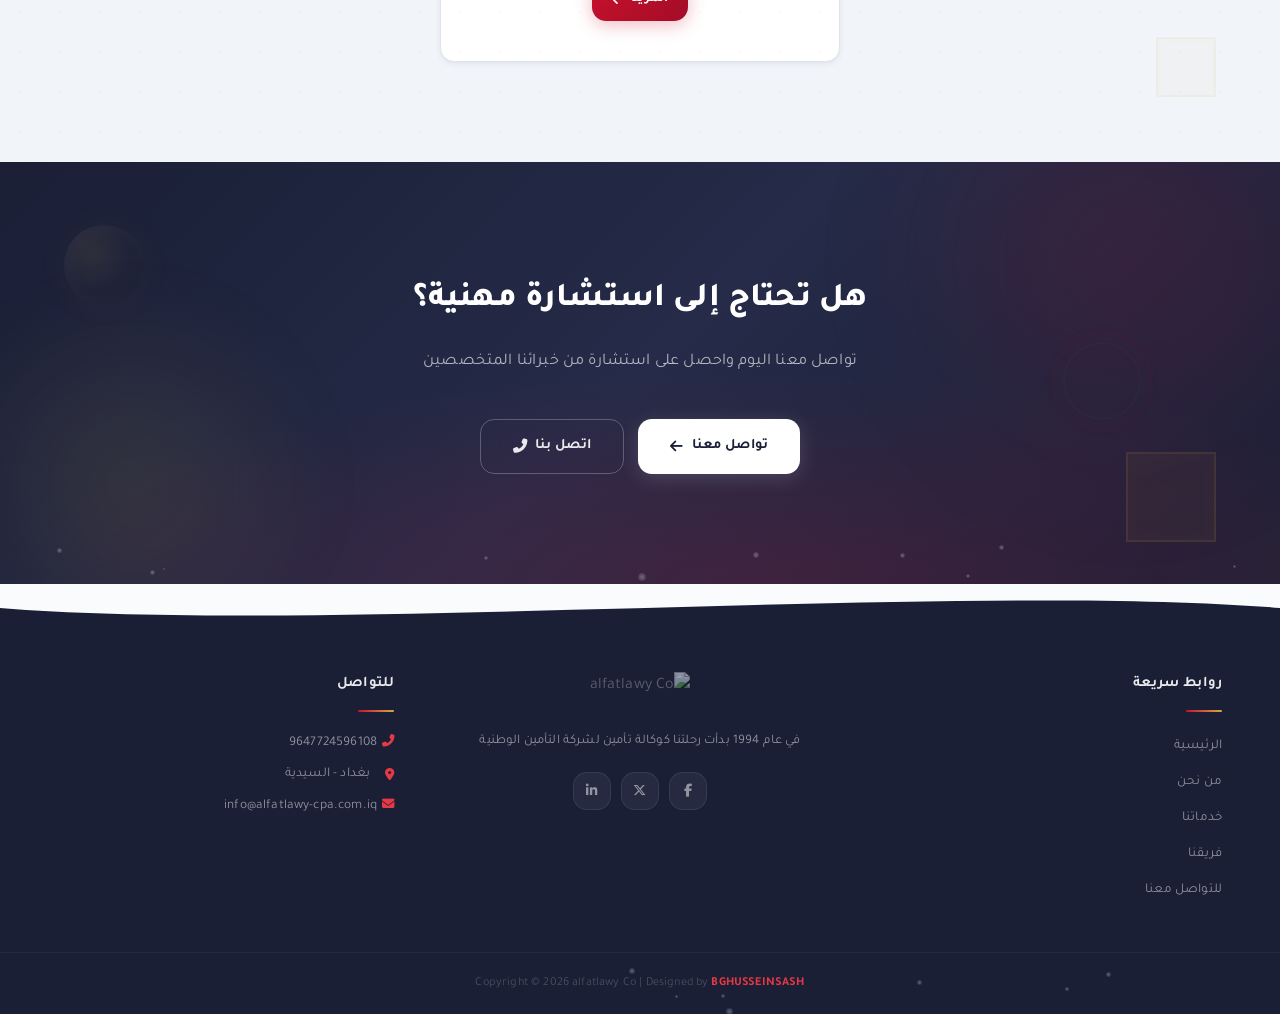
==== commit 86d943ba: "Redesign AI chatbot: glassmorphism CSS, SVG robot avatar, premium animations" ====
--- a/about.html
+++ b/about.html
@@ -353,14 +353,38 @@
     <a href="https://wa.me/9647724596108" class="whatsapp-float" target="_blank" rel="noopener noreferrer" aria-label="تواصل عبر واتساب"><i class="fab fa-whatsapp"></i></a>
 
     <!-- AI Chatbot -->
+    <!-- AI Chatbot — Premium Design -->
     <button class="chat-toggle-btn" id="chatToggle" aria-label="المساعد الذكي">
-        <span class="chat-icon-open"><i class="fas fa-robot"></i></span>
+        <span class="chat-icon-open">
+            <svg width="28" height="28" viewBox="0 0 40 40" fill="none">
+                <rect x="6" y="12" width="28" height="20" rx="6" fill="white" opacity="0.95"/>
+                <rect x="8" y="14" width="24" height="16" rx="4" fill="none" stroke="white" stroke-width="1.5"/>
+                <circle cx="16" cy="22" r="2.5" fill="#c8102e"/>
+                <circle cx="24" cy="22" r="2.5" fill="#d4a843"/>
+                <rect x="14" y="27" width="12" height="2" rx="1" fill="white" opacity="0.6"/>
+                <rect x="13" y="8" width="14" height="6" rx="3" fill="white" opacity="0.4"/>
+                <circle cx="20" cy="6" r="2" fill="#d4a843"><animate attributeName="opacity" values="0.4;1;0.4" dur="2s" repeatCount="indefinite"/></circle>
+                <line x1="20" y1="4" x2="20" y2="1" stroke="#d4a843" stroke-width="1.5" stroke-linecap="round"><animate attributeName="y2" values="1;0;1" dur="2s" repeatCount="indefinite"/></line>
+            </svg>
+        </span>
         <span class="chat-icon-close"><i class="fas fa-times"></i></span>
         <span class="chat-badge">1</span>
     </button>
     <div class="chat-panel" id="chatPanel">
         <div class="chat-header">
-            <div class="chat-avatar"><i class="fas fa-robot"></i></div>
+            <div class="chat-avatar">
+                <svg class="avatar-svg" viewBox="0 0 48 48" fill="none">
+                    <rect x="8" y="14" width="32" height="24" rx="8" fill="rgba(255,255,255,0.2)" stroke="rgba(255,255,255,0.4)" stroke-width="1.5"/>
+                    <circle cx="18" cy="26" r="3" fill="#fff"><animate attributeName="r" values="3;3.5;3" dur="3s" repeatCount="indefinite"/></circle>
+                    <circle cx="30" cy="26" r="3" fill="#d4a843"><animate attributeName="r" values="3;3.5;3" dur="3s" begin="0.5s" repeatCount="indefinite"/></circle>
+                    <path d="M19 32 Q24 35 29 32" stroke="rgba(255,255,255,0.6)" stroke-width="1.5" fill="none" stroke-linecap="round"/>
+                    <rect x="15" y="9" width="18" height="7" rx="3.5" fill="rgba(255,255,255,0.15)"/>
+                    <circle cx="24" cy="6" r="2.5" fill="#d4a843" opacity="0.8"><animate attributeName="opacity" values="0.5;1;0.5" dur="2.5s" repeatCount="indefinite"/></circle>
+                    <line x1="24" y1="3.5" x2="24" y2="0" stroke="#d4a843" stroke-width="1.5" stroke-linecap="round"><animate attributeName="y2" values="0;-1;0" dur="2.5s" repeatCount="indefinite"/></line>
+                    <rect x="4" y="22" width="5" height="8" rx="2.5" fill="rgba(255,255,255,0.15)"/>
+                    <rect x="39" y="22" width="5" height="8" rx="2.5" fill="rgba(255,255,255,0.15)"/>
+                </svg>
+            </div>
             <div class="chat-header-info">
                 <h4 data-i18n="chat.title">المساعد الذكي</h4>
                 <span class="chat-status-row">
--- a/css/style.css
+++ b/css/style.css
@@ -1773,88 +1773,148 @@
     .contact-form-wrap { padding: 24px; }
 }
 
-/* ───────── AI Chatbot ───────── */
+/* ───────── AI Chatbot — Premium Glassmorphism ───────── */
 @keyframes chatBounce {
     0%, 100% { transform: scale(1); }
-    50% { transform: scale(1.08); }
+    50% { transform: scale(1.1); }
 }
 @keyframes chatSlideUp {
-    from { opacity: 0; transform: translateY(20px) scale(0.95); }
+    from { opacity: 0; transform: translateY(24px) scale(0.92); }
     to { opacity: 1; transform: translateY(0) scale(1); }
 }
 @keyframes dotPulse {
     0%, 80%, 100% { transform: scale(0.6); opacity: 0.4; }
     40% { transform: scale(1); opacity: 1; }
 }
-
+@keyframes toggleGlow {
+    0%, 100% { box-shadow: 0 4px 20px rgba(var(--accent-rgb), 0.3), 0 0 0 0 rgba(var(--accent-rgb), 0.15); }
+    50% { box-shadow: 0 4px 20px rgba(var(--accent-rgb), 0.3), 0 0 0 8px rgba(var(--accent-rgb), 0); }
+}
+@keyframes avatarFloat {
+    0%, 100% { transform: translateY(0); }
+    50% { transform: translateY(-3px); }
+}
+@keyframes shimmerSlide {
+    0% { background-position: -200% center; }
+    100% { background-position: 200% center; }
+}
+@keyframes msgAppear {
+    from { opacity: 0; transform: translateY(10px) scale(0.96); }
+    to { opacity: 1; transform: translateY(0) scale(1); }
+}
+
+/* Toggle Button */
 .chat-toggle-btn {
     position: fixed; bottom: 90px; right: 28px; z-index: 999;
-    width: 54px; height: 54px; border-radius: 50%;
-    background: var(--accent); color: #fff; border: none;
+    width: 60px; height: 60px; border-radius: 20px;
+    background: linear-gradient(135deg, var(--accent), #d4a843);
+    color: #fff; border: none;
     display: flex; align-items: center; justify-content: center;
-    font-size: 1.3rem; cursor: pointer;
-    box-shadow: 0 4px 16px rgba(var(--accent-rgb), 0.30);
-    transition: all var(--dur) var(--ease);
+    font-size: 1.4rem; cursor: pointer;
+    box-shadow: 0 6px 24px rgba(var(--accent-rgb), 0.35);
+    transition: all 0.3s var(--ease);
+    animation: toggleGlow 3s ease-in-out infinite;
 }
 [dir="rtl"] .chat-toggle-btn { right: 28px; left: auto; }
-.chat-toggle-btn:hover { transform: translateY(-2px); box-shadow: 0 6px 24px rgba(var(--accent-rgb), 0.35); }
-.chat-toggle-btn.active { background: #ef4444; }
-.chat-toggle-btn .chat-icon-open, .chat-toggle-btn .chat-icon-close { transition: all 0.25s var(--ease); }
+.chat-toggle-btn:hover {
+    transform: translateY(-3px) rotate(-3deg);
+    box-shadow: 0 8px 32px rgba(var(--accent-rgb), 0.45);
+    border-radius: 24px;
+}
+.chat-toggle-btn.active {
+    background: linear-gradient(135deg, #ef4444, #dc2626);
+    border-radius: 50%;
+    animation: none;
+}
+.chat-toggle-btn .chat-icon-open, .chat-toggle-btn .chat-icon-close {
+    transition: all 0.3s var(--ease);
+}
 .chat-toggle-btn .chat-icon-close { display: none; }
 .chat-toggle-btn.active .chat-icon-open { display: none; }
 .chat-toggle-btn.active .chat-icon-close { display: block; }
 .chat-badge {
-    position: absolute; top: -2px; right: -2px; width: 18px; height: 18px;
-    background: #ef4444; color: #fff; border-radius: 50%;
-    font-size: 0.6rem; font-weight: 700; display: flex; align-items: center; justify-content: center;
-    border: 2px solid var(--bg); animation: chatBounce 2s ease-in-out infinite;
+    position: absolute; top: -4px; right: -4px; width: 22px; height: 22px;
+    background: linear-gradient(135deg, #ef4444, #f97316); color: #fff; border-radius: 50%;
+    font-size: 0.65rem; font-weight: 800; display: flex; align-items: center; justify-content: center;
+    border: 2.5px solid var(--bg); animation: chatBounce 2s ease-in-out infinite;
+    box-shadow: 0 2px 8px rgba(239,68,68,0.4);
 }
 .chat-toggle-btn.active .chat-badge { display: none; }
 
+/* Chat Panel */
 .chat-panel {
-    position: fixed; bottom: 155px; right: 28px; z-index: 998;
-    width: 370px; max-height: 520px; border-radius: var(--radius-lg);
-    background: var(--bg-card); border: 1px solid var(--border);
-    box-shadow: var(--shadow-xl); display: flex; flex-direction: column;
-    opacity: 0; visibility: hidden; transform: translateY(20px) scale(0.95);
-    transition: all 0.3s var(--ease-spring);
+    position: fixed; bottom: 160px; right: 28px; z-index: 998;
+    width: 390px; max-height: 560px; border-radius: 24px;
+    background: rgba(255,255,255,0.92);
+    backdrop-filter: blur(20px); -webkit-backdrop-filter: blur(20px);
+    border: 1px solid rgba(255,255,255,0.6);
+    box-shadow: 0 20px 60px rgba(0,0,0,0.12), 0 0 0 1px rgba(0,0,0,0.04);
+    display: flex; flex-direction: column;
+    opacity: 0; visibility: hidden; transform: translateY(24px) scale(0.92);
+    transition: all 0.35s cubic-bezier(0.34, 1.56, 0.64, 1);
     overflow: hidden;
 }
 [dir="rtl"] .chat-panel { right: 28px; left: auto; }
 .chat-panel.open {
     opacity: 1; visibility: visible; transform: translateY(0) scale(1);
-    animation: chatSlideUp 0.3s var(--ease-spring);
-}
-
+    animation: chatSlideUp 0.35s cubic-bezier(0.34, 1.56, 0.64, 1);
+}
+
+/* Chat Header */
 .chat-header {
-    padding: 18px 20px; background: linear-gradient(135deg, var(--accent), #a00d26); color: #fff;
-    display: flex; align-items: center; gap: 12px;
-    border-radius: var(--radius-lg) var(--radius-lg) 0 0;
+    padding: 20px 22px;
+    background: linear-gradient(135deg, var(--primary, #1a1f36) 0%, #2a2f4a 50%, var(--accent) 100%);
+    color: #fff;
+    display: flex; align-items: center; gap: 14px;
+    border-radius: 24px 24px 0 0;
     flex-shrink: 0;
+    position: relative; overflow: hidden;
+}
+.chat-header::before {
+    content: ''; position: absolute; inset: 0;
+    background: linear-gradient(90deg, transparent, rgba(255,255,255,0.06), transparent);
+    background-size: 200% 100%;
+    animation: shimmerSlide 4s ease-in-out infinite;
+}
+.chat-header::after {
+    content: ''; position: absolute; bottom: 0; left: 0; right: 0; height: 1px;
+    background: linear-gradient(90deg, transparent, rgba(212,168,67,0.5), transparent);
 }
 .chat-avatar {
-    width: 40px; height: 40px; border-radius: 50%;
-    background: rgba(255,255,255,0.15); display: flex; align-items: center; justify-content: center;
-    font-size: 1rem; flex-shrink: 0;
-}
-.chat-header-info h4 { font-size: 0.9rem; font-weight: 700; margin-bottom: 2px; }
-.chat-header-info span { font-size: 0.72rem; opacity: 0.75; }
+    width: 46px; height: 46px; border-radius: 16px;
+    background: rgba(255,255,255,0.12);
+    border: 1.5px solid rgba(255,255,255,0.2);
+    display: flex; align-items: center; justify-content: center;
+    font-size: 1.1rem; flex-shrink: 0;
+    animation: avatarFloat 4s ease-in-out infinite;
+    position: relative; z-index: 1;
+}
+.chat-avatar .avatar-svg { width: 32px; height: 32px; }
+.chat-header-info { position: relative; z-index: 1; }
+.chat-header-info h4 {
+    font-size: 0.95rem; font-weight: 800; margin-bottom: 3px;
+    letter-spacing: 0.3px;
+}
+.chat-header-info span { font-size: 0.72rem; opacity: 0.85; }
 [dir="ltr"] .chat-header-close { margin-right: 0; margin-left: auto; }
-.chat-header-close:hover { color: #fff; }
-
+.chat-header-close:hover { color: #fff; transform: rotate(90deg); }
+
+/* Messages */
 .chat-messages {
-    flex: 1; overflow-y: auto; padding: 18px 16px;
-    display: flex; flex-direction: column; gap: 12px;
-    max-height: 320px; min-height: 200px;
+    flex: 1; overflow-y: auto; padding: 20px 18px;
+    display: flex; flex-direction: column; gap: 14px;
+    max-height: 340px; min-height: 200px;
     scroll-behavior: smooth;
-}
-.chat-messages::-webkit-scrollbar { width: 4px; }
+    background: linear-gradient(180deg, rgba(250,251,253,0.5) 0%, rgba(250,251,253,0.9) 100%);
+}
+.chat-messages::-webkit-scrollbar { width: 5px; }
 .chat-messages::-webkit-scrollbar-track { background: transparent; }
-.chat-messages::-webkit-scrollbar-thumb { background: var(--border); border-radius: 4px; }
+.chat-messages::-webkit-scrollbar-thumb { background: rgba(0,0,0,0.08); border-radius: 10px; }
+.chat-messages::-webkit-scrollbar-thumb:hover { background: rgba(0,0,0,0.15); }
 
 .chat-msg {
-    display: flex; gap: 8px; align-items: flex-end;
-    animation: fadeInUp 0.3s var(--ease);
+    display: flex; gap: 10px; align-items: flex-end;
+    animation: msgAppear 0.35s var(--ease);
 }
 .chat-msg.bot { flex-direction: row; }
 .chat-msg.user { flex-direction: row-reverse; }
@@ -1862,86 +1922,118 @@
 [dir="rtl"] .chat-msg.user { flex-direction: row; }
 
 .chat-msg-avatar {
-    width: 28px; height: 28px; border-radius: 50%; flex-shrink: 0;
+    width: 30px; height: 30px; border-radius: 12px; flex-shrink: 0;
     display: flex; align-items: center; justify-content: center;
     font-size: 0.7rem;
-}
-.chat-msg.bot .chat-msg-avatar { background: var(--accent-pale); color: var(--accent); }
-.chat-msg.user .chat-msg-avatar { background: var(--accent); color: #fff; }
+    box-shadow: 0 2px 8px rgba(0,0,0,0.06);
+}
+.chat-msg.bot .chat-msg-avatar {
+    background: linear-gradient(135deg, var(--accent-pale, #fef2f2), #fff);
+    color: var(--accent);
+    border: 1px solid rgba(var(--accent-rgb), 0.15);
+}
+.chat-msg.user .chat-msg-avatar {
+    background: linear-gradient(135deg, var(--accent), #d4a843);
+    color: #fff;
+}
 
 .chat-bubble {
-    max-width: 80%; padding: 10px 14px; border-radius: var(--radius);
-    font-size: 0.84rem; line-height: 1.7; word-break: break-word;
+    max-width: 82%; padding: 12px 16px; border-radius: 18px;
+    font-size: 0.84rem; line-height: 1.75; word-break: break-word;
+    position: relative;
 }
 .chat-msg.bot .chat-bubble {
-    background: var(--bg-alt); color: var(--text);
-    border-bottom-left-radius: 4px;
-}
-[dir="rtl"] .chat-msg.bot .chat-bubble { border-bottom-left-radius: var(--radius); border-bottom-right-radius: 4px; }
+    background: #fff; color: var(--text);
+    border: 1px solid rgba(0,0,0,0.05);
+    border-bottom-left-radius: 6px;
+    box-shadow: 0 2px 8px rgba(0,0,0,0.04);
+}
+[dir="rtl"] .chat-msg.bot .chat-bubble { border-bottom-left-radius: 18px; border-bottom-right-radius: 6px; }
 .chat-msg.user .chat-bubble {
-    background: var(--accent); color: #fff;
-    border-bottom-right-radius: 4px;
-}
-[dir="rtl"] .chat-msg.user .chat-bubble { border-bottom-right-radius: var(--radius); border-bottom-left-radius: 4px; }
-
+    background: linear-gradient(135deg, var(--accent), #e0152f);
+    color: #fff;
+    border-bottom-right-radius: 6px;
+    box-shadow: 0 4px 12px rgba(var(--accent-rgb), 0.25);
+}
+[dir="rtl"] .chat-msg.user .chat-bubble { border-bottom-right-radius: 18px; border-bottom-left-radius: 6px; }
+
+/* Typing */
 .chat-typing {
-    display: flex; align-items: center; gap: 4px;
-    padding: 10px 14px; background: var(--bg-alt);
-    border-radius: var(--radius); border-bottom-left-radius: 4px;
-    max-width: 60px;
-}
-[dir="rtl"] .chat-typing { border-bottom-left-radius: var(--radius); border-bottom-right-radius: 4px; }
+    display: flex; align-items: center; gap: 5px;
+    padding: 12px 16px; background: #fff;
+    border-radius: 18px; border-bottom-left-radius: 6px;
+    max-width: 70px; border: 1px solid rgba(0,0,0,0.05);
+    box-shadow: 0 2px 8px rgba(0,0,0,0.04);
+}
+[dir="rtl"] .chat-typing { border-bottom-left-radius: 18px; border-bottom-right-radius: 6px; }
 .chat-typing span {
-    width: 6px; height: 6px; border-radius: 50%; background: var(--text-muted);
+    width: 7px; height: 7px; border-radius: 50%;
+    background: linear-gradient(135deg, var(--accent), #d4a843);
     animation: dotPulse 1.4s ease-in-out infinite;
 }
 .chat-typing span:nth-child(2) { animation-delay: 0.16s; }
 .chat-typing span:nth-child(3) { animation-delay: 0.32s; }
 
+/* Quick Replies */
 .chat-quick-replies {
-    display: flex; flex-wrap: wrap; gap: 6px; padding: 0 16px 12px;
+    display: flex; flex-wrap: wrap; gap: 8px; padding: 2px 18px 14px;
     flex-shrink: 0;
 }
 .chat-quick-btn {
-    padding: 6px 14px; border-radius: var(--radius-pill);
-    border: 1px solid var(--border); background: var(--bg);
+    padding: 7px 16px; border-radius: 20px;
+    border: 1.5px solid rgba(var(--accent-rgb), 0.2);
+    background: rgba(var(--accent-rgb), 0.04);
     color: var(--accent); font-size: 0.76rem; font-weight: 600;
     cursor: pointer; font-family: inherit;
-    transition: all var(--dur) var(--ease);
+    transition: all 0.25s var(--ease);
     white-space: nowrap;
 }
 .chat-quick-btn:hover {
-    background: var(--accent-pale); border-color: var(--accent);
-}
-
+    background: var(--accent); color: #fff;
+    border-color: var(--accent);
+    transform: translateY(-1px);
+    box-shadow: 0 4px 12px rgba(var(--accent-rgb), 0.25);
+}
+
+/* Input Area */
 .chat-input-area {
-    display: flex; align-items: center; gap: 8px;
-    padding: 12px 16px; border-top: 1px solid var(--border);
-    flex-shrink: 0; background: var(--bg-card);
+    display: flex; align-items: center; gap: 10px;
+    padding: 14px 18px; border-top: 1px solid rgba(0,0,0,0.06);
+    flex-shrink: 0;
+    background: rgba(255,255,255,0.8);
+    backdrop-filter: blur(10px);
 }
 .chat-input {
-    flex: 1; padding: 9px 14px; border: 1.5px solid var(--border);
-    border-radius: var(--radius-pill); background: var(--bg);
+    flex: 1; padding: 10px 16px; border: 2px solid rgba(0,0,0,0.06);
+    border-radius: 16px; background: #fff;
     color: var(--text); font-family: inherit; font-size: 0.84rem;
-    outline: none; transition: border-color var(--dur) var(--ease);
-}
-.chat-input:focus { border-color: var(--accent); }
+    outline: none; transition: all 0.25s var(--ease);
+}
+.chat-input:focus {
+    border-color: var(--accent);
+    box-shadow: 0 0 0 3px rgba(var(--accent-rgb), 0.1);
+}
 .chat-input::placeholder { color: var(--text-muted); }
 .chat-send-btn {
-    width: 36px; height: 36px; border-radius: 50%;
-    background: var(--accent); color: #fff; border: none;
+    width: 40px; height: 40px; border-radius: 14px;
+    background: linear-gradient(135deg, var(--accent), #d4a843);
+    color: #fff; border: none;
     display: flex; align-items: center; justify-content: center;
-    font-size: 0.85rem; cursor: pointer; flex-shrink: 0;
-    transition: all var(--dur) var(--ease);
-}
-.chat-send-btn:hover { background: var(--accent-light); transform: scale(1.05); }
+    font-size: 0.88rem; cursor: pointer; flex-shrink: 0;
+    transition: all 0.25s var(--ease);
+    box-shadow: 0 2px 8px rgba(var(--accent-rgb), 0.25);
+}
+.chat-send-btn:hover {
+    transform: translateY(-1px) scale(1.05);
+    box-shadow: 0 4px 16px rgba(var(--accent-rgb), 0.35);
+}
 
 /* ───── Voice Assistant & AI Styles ───── */
 .chat-status-row {
     display: flex; align-items: center; gap: 6px; font-size: 0.72rem; opacity: 0.9;
 }
 .chat-status-dot {
-    width: 7px; height: 7px; border-radius: 50%; background: #22c55e;
+    width: 8px; height: 8px; border-radius: 50%; background: #22c55e;
     display: inline-block; animation: statusPulse 2s ease-in-out infinite;
 }
 @keyframes statusPulse {
@@ -1949,54 +2041,63 @@
     50% { opacity: 0.7; box-shadow: 0 0 0 6px rgba(34,197,94,0); }
 }
 .chat-ai-badge {
-    display: inline-flex; align-items: center; gap: 3px;
-    padding: 2px 7px; border-radius: 10px;
-    background: rgba(255,255,255,0.2); font-size: 0.6rem;
-    font-weight: 700; letter-spacing: 0.5px; backdrop-filter: blur(4px);
-}
-.chat-ai-badge i { font-size: 0.55rem; }
+    display: inline-flex; align-items: center; gap: 4px;
+    padding: 2px 8px; border-radius: 10px;
+    background: linear-gradient(135deg, rgba(212,168,67,0.3), rgba(255,255,255,0.15));
+    font-size: 0.6rem;
+    font-weight: 800; letter-spacing: 0.5px; backdrop-filter: blur(4px);
+    border: 1px solid rgba(212,168,67,0.3);
+}
+.chat-ai-badge i { font-size: 0.55rem; color: #d4a843; }
 .chat-header-actions {
-    display: flex; align-items: center; gap: 4px; margin-right: auto;
+    display: flex; align-items: center; gap: 6px; margin-right: auto;
+    position: relative; z-index: 1;
 }
 [dir="ltr"] .chat-header-actions { margin-right: 0; margin-left: auto; }
 .chat-voice-toggle {
-    background: rgba(255,255,255,0.15); border: none; color: rgba(255,255,255,0.7);
-    width: 30px; height: 30px; border-radius: 50%; cursor: pointer;
+    background: rgba(255,255,255,0.12); border: 1px solid rgba(255,255,255,0.15);
+    color: rgba(255,255,255,0.7);
+    width: 32px; height: 32px; border-radius: 10px; cursor: pointer;
     display: flex; align-items: center; justify-content: center;
-    font-size: 0.8rem; transition: all var(--dur) var(--ease);
+    font-size: 0.8rem; transition: all 0.25s var(--ease);
 }
 .chat-voice-toggle:hover { background: rgba(255,255,255,0.25); color: #fff; }
-.chat-voice-toggle.active { background: rgba(255,255,255,0.3); color: #fff; }
+.chat-voice-toggle.active { background: rgba(212,168,67,0.3); color: #d4a843; }
 .chat-voice-toggle.active i::after {
     content: ''; position: absolute; width: 100%; height: 2px;
     background: #ef4444; transform: rotate(-45deg);
 }
 .chat-header-close {
-    background: none; border: none; color: rgba(255,255,255,0.70);
-    cursor: pointer; font-size: 1rem; padding: 4px; transition: color var(--dur) var(--ease);
-    width: 30px; height: 30px; display: flex; align-items: center; justify-content: center;
+    background: rgba(255,255,255,0.08); border: 1px solid rgba(255,255,255,0.12);
+    color: rgba(255,255,255,0.70);
+    cursor: pointer; font-size: 0.9rem; padding: 4px;
+    transition: all 0.25s var(--ease);
+    width: 32px; height: 32px; border-radius: 10px;
+    display: flex; align-items: center; justify-content: center;
 }
 
 /* Mic Button */
 .chat-mic-btn {
-    width: 36px; height: 36px; border-radius: 50%;
-    background: var(--bg-alt); color: var(--text-muted);
-    border: 1.5px solid var(--border); display: flex;
+    width: 40px; height: 40px; border-radius: 14px;
+    background: #fff; color: var(--text-muted);
+    border: 2px solid rgba(0,0,0,0.06); display: flex;
     align-items: center; justify-content: center;
-    font-size: 0.85rem; cursor: pointer; flex-shrink: 0;
-    transition: all var(--dur) var(--ease); position: relative;
+    font-size: 0.88rem; cursor: pointer; flex-shrink: 0;
+    transition: all 0.25s var(--ease); position: relative;
+    box-shadow: 0 2px 8px rgba(0,0,0,0.04);
 }
 .chat-mic-btn:hover {
     color: var(--accent); border-color: var(--accent);
-    background: var(--accent-pale);
+    background: rgba(var(--accent-rgb), 0.05);
+    transform: translateY(-1px);
 }
 .chat-mic-btn.listening {
     color: #ef4444; border-color: #ef4444;
-    background: rgba(239,68,68,0.08);
+    background: rgba(239,68,68,0.06);
     animation: micPulse 1.5s ease-in-out infinite;
 }
 .mic-pulse {
-    position: absolute; inset: -4px; border-radius: 50%;
+    position: absolute; inset: -5px; border-radius: 16px;
     border: 2px solid #ef4444; opacity: 0;
     pointer-events: none;
 }
@@ -2015,9 +2116,10 @@
 /* Listening Bar */
 .chat-listening-bar {
     display: none; align-items: center; justify-content: center;
-    gap: 12px; padding: 10px 16px;
-    background: linear-gradient(135deg, rgba(239,68,68,0.06), rgba(239,68,68,0.02));
-    border-top: 1px solid rgba(239,68,68,0.15);
+    gap: 12px; padding: 12px 18px;
+    background: linear-gradient(135deg, rgba(239,68,68,0.04), rgba(239,68,68,0.01));
+    border-top: 1px solid rgba(239,68,68,0.1);
+    backdrop-filter: blur(10px);
 }
 .chat-listening-bar.active { display: flex; }
 .listening-waves {
@@ -2050,16 +2152,19 @@
 /* AI thinking animation */
 .chat-msg.bot .chat-bubble.ai-response {
     border-left: 3px solid var(--accent2, #0d9488);
+    background: linear-gradient(135deg, #fff, rgba(13,148,136,0.03));
 }
 [dir="rtl"] .chat-msg.bot .chat-bubble.ai-response {
     border-left: none; border-right: 3px solid var(--accent2, #0d9488);
 }
 .chat-ai-typing {
-    display: flex; align-items: center; gap: 6px;
-    padding: 10px 14px; background: var(--bg-alt);
-    border-radius: var(--radius); border-bottom-left-radius: 4px;
-}
-[dir="rtl"] .chat-ai-typing { border-bottom-left-radius: var(--radius); border-bottom-right-radius: 4px; }
+    display: flex; align-items: center; gap: 8px;
+    padding: 12px 16px; background: #fff;
+    border-radius: 18px; border-bottom-left-radius: 6px;
+    border: 1px solid rgba(0,0,0,0.05);
+    box-shadow: 0 2px 8px rgba(0,0,0,0.04);
+}
+[dir="rtl"] .chat-ai-typing { border-bottom-left-radius: 18px; border-bottom-right-radius: 6px; }
 .ai-thinking-dots {
     display: flex; gap: 3px;
 }
@@ -2080,7 +2185,12 @@
 
 /* Voice speaking indicator */
 .chat-msg.bot .chat-bubble.speaking {
-    box-shadow: 0 0 0 2px var(--accent), 0 0 12px rgba(var(--accent-rgb), 0.15);
+    box-shadow: 0 0 0 2px var(--accent), 0 0 16px rgba(var(--accent-rgb), 0.2);
+    animation: speakGlow 1.5s ease-in-out infinite;
+}
+@keyframes speakGlow {
+    0%, 100% { box-shadow: 0 0 0 2px var(--accent), 0 0 16px rgba(var(--accent-rgb), 0.2); }
+    50% { box-shadow: 0 0 0 3px var(--accent), 0 0 24px rgba(var(--accent-rgb), 0.3); }
 }
 
 /* ───────── Mobile App Section ───────── */
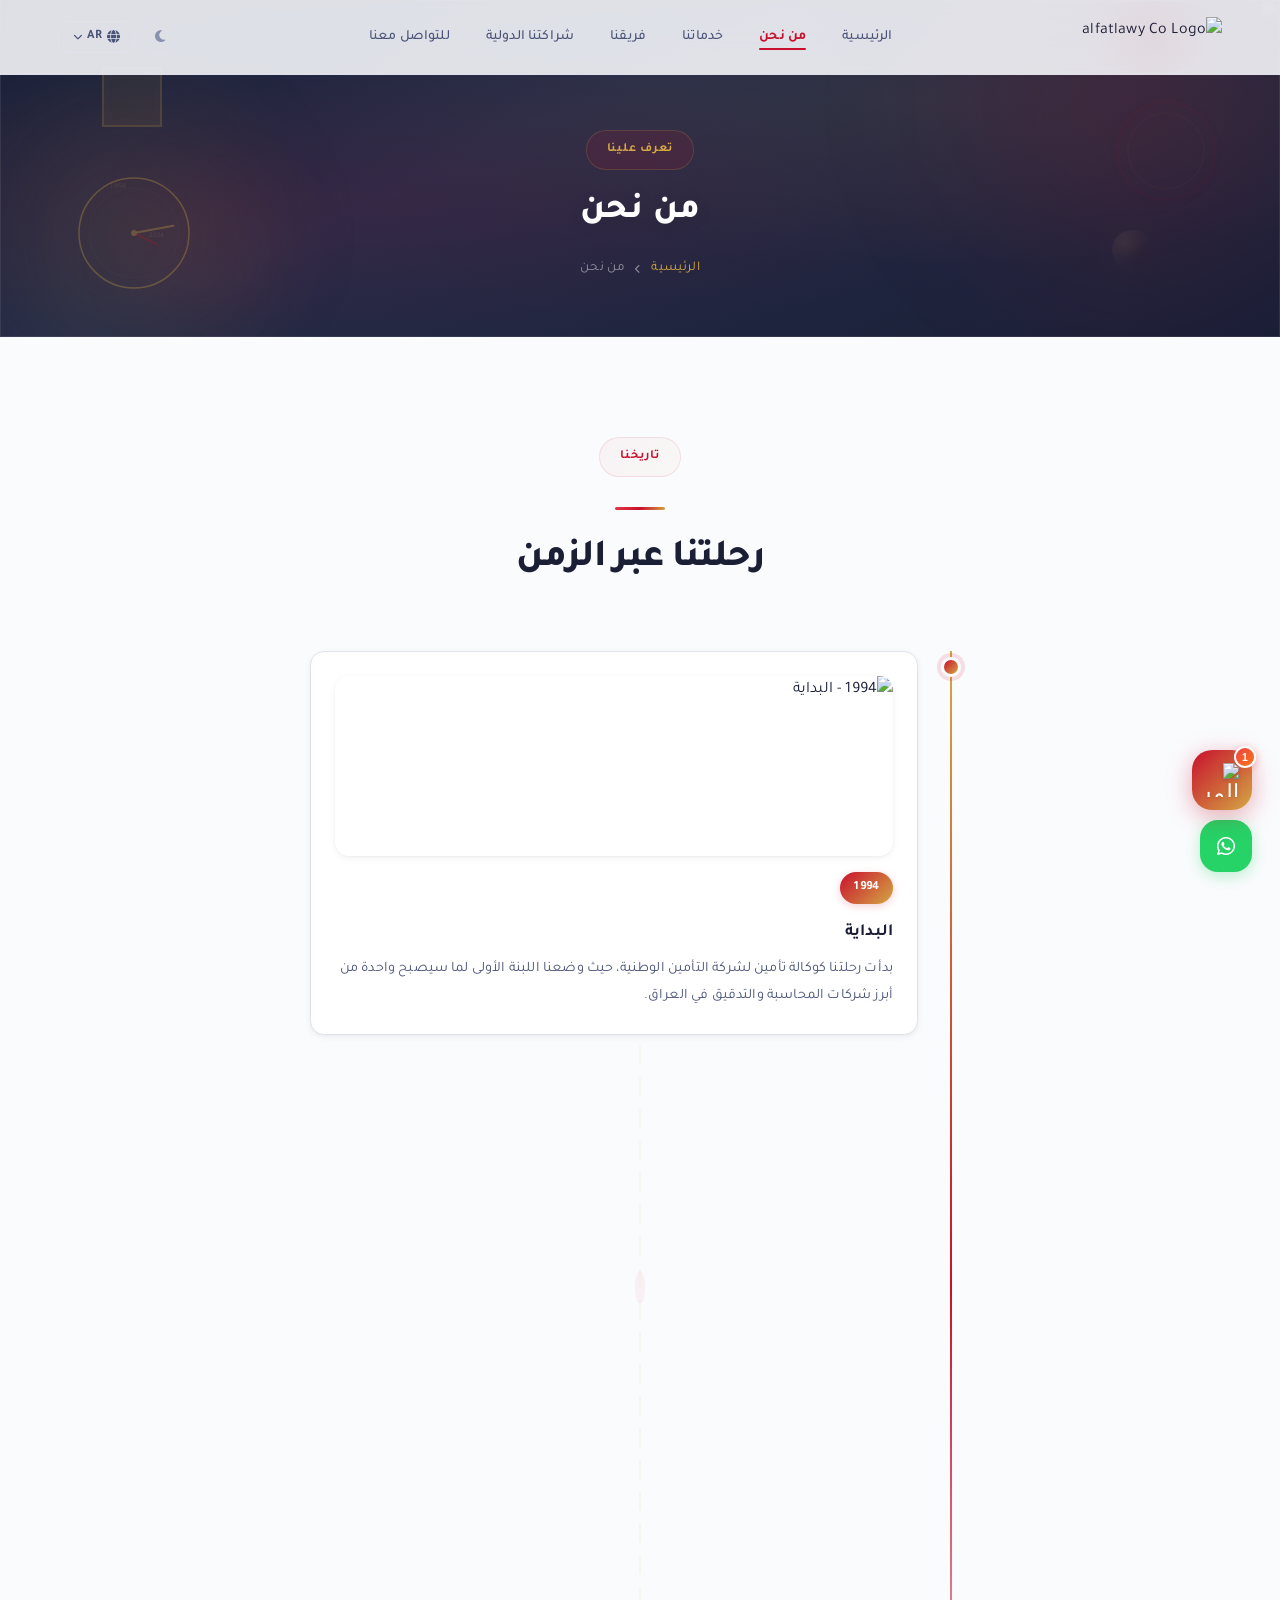
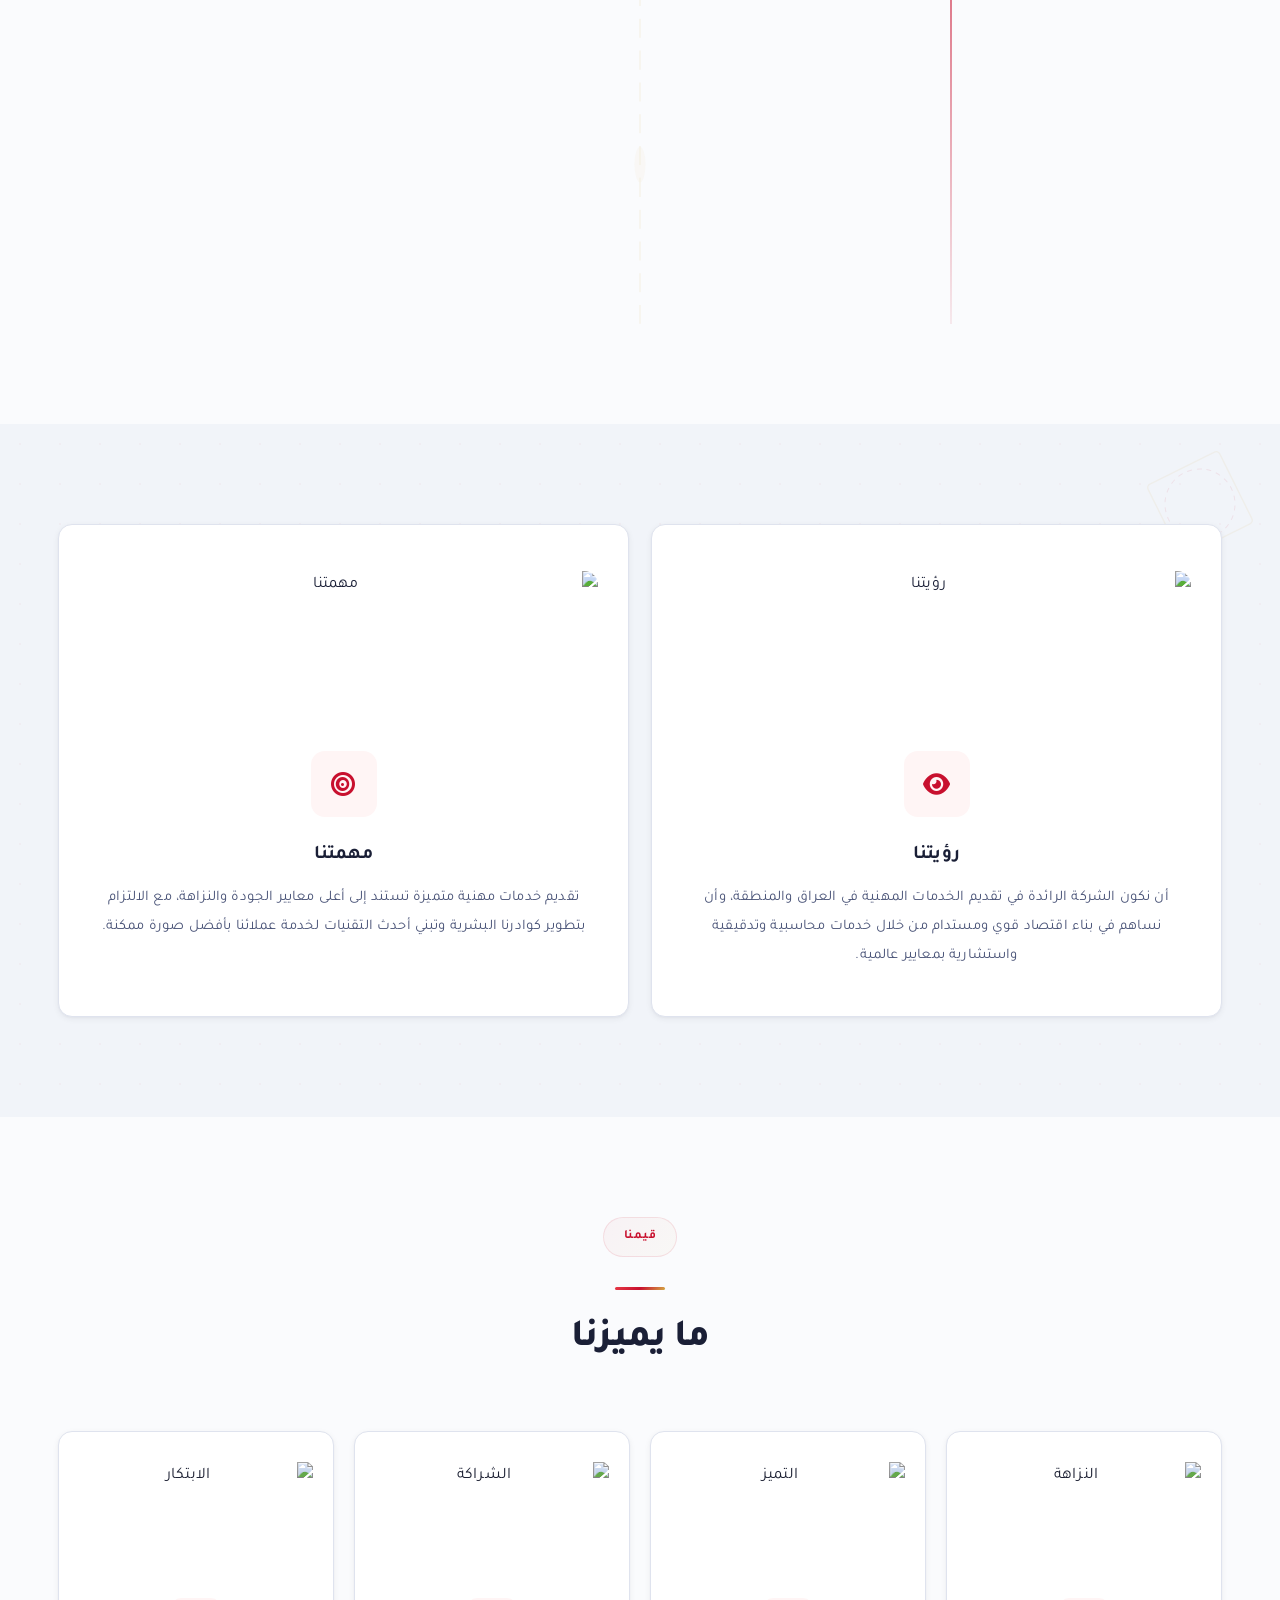
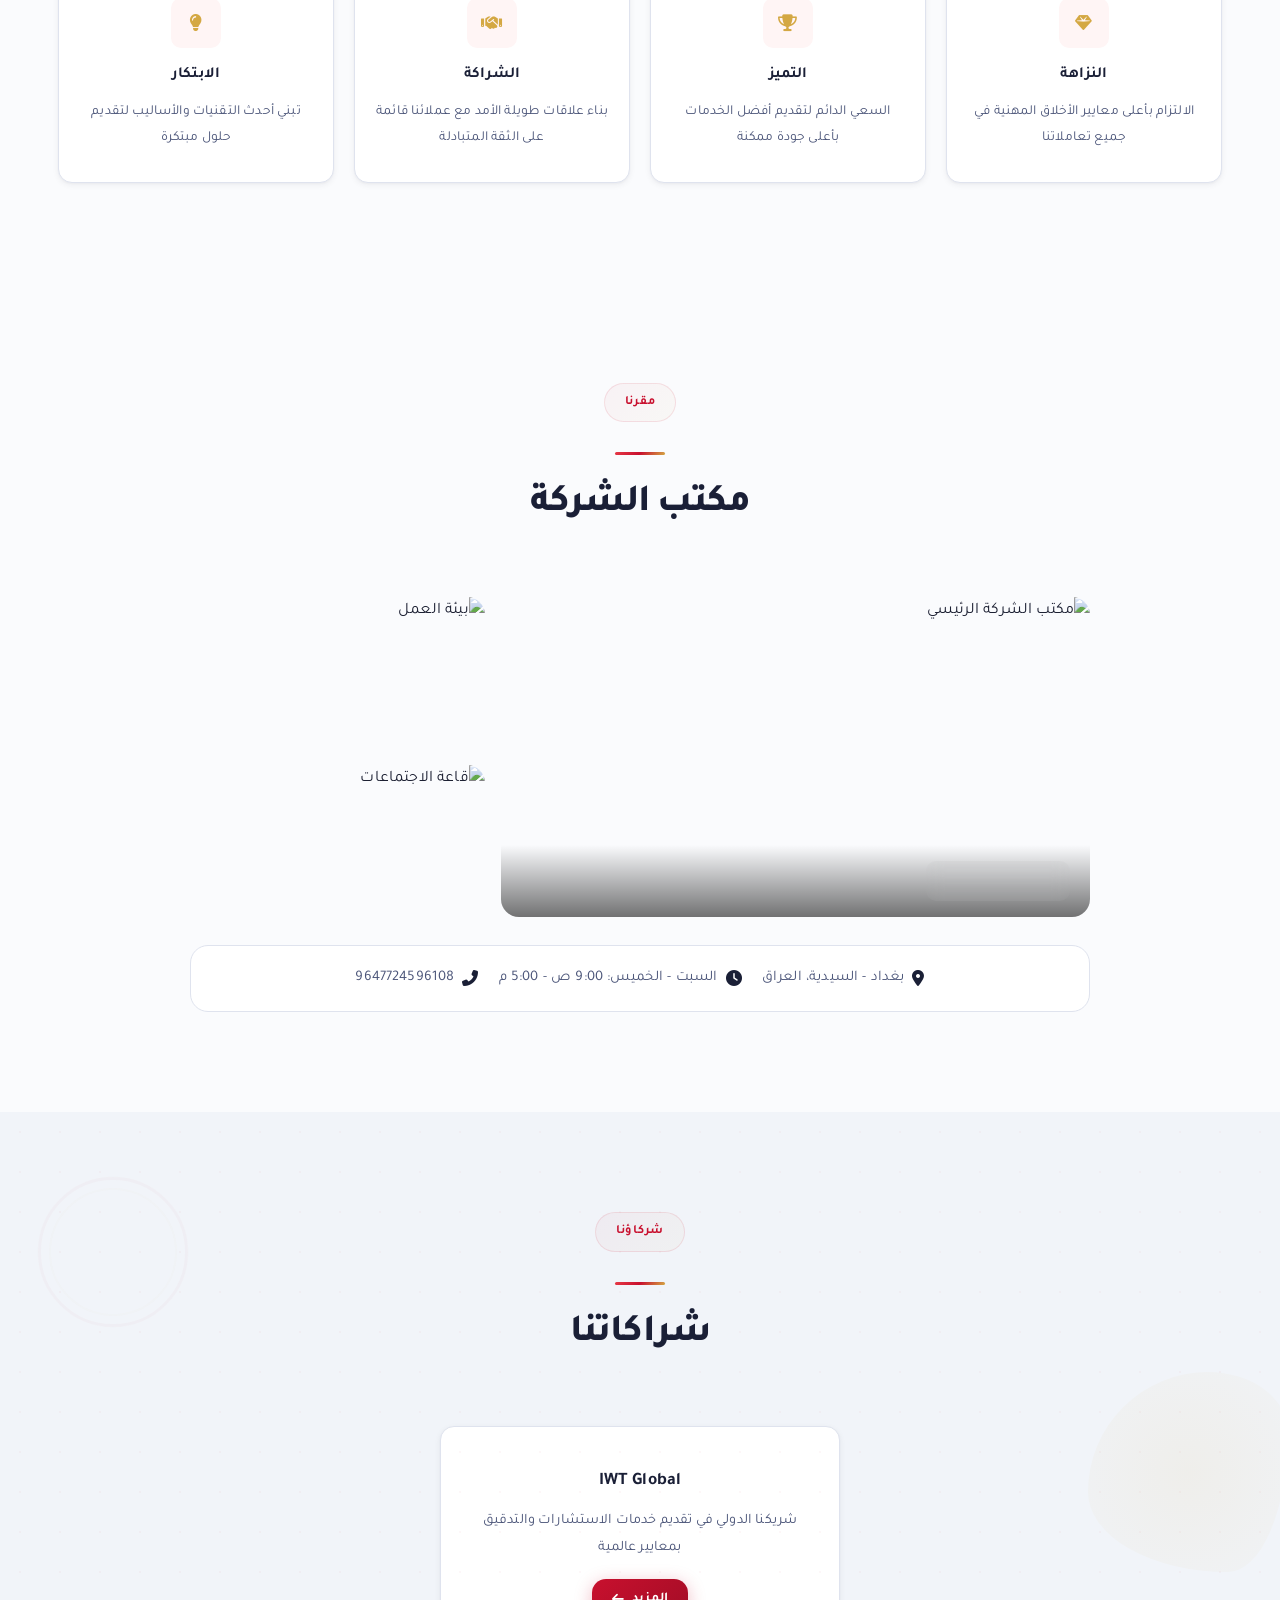
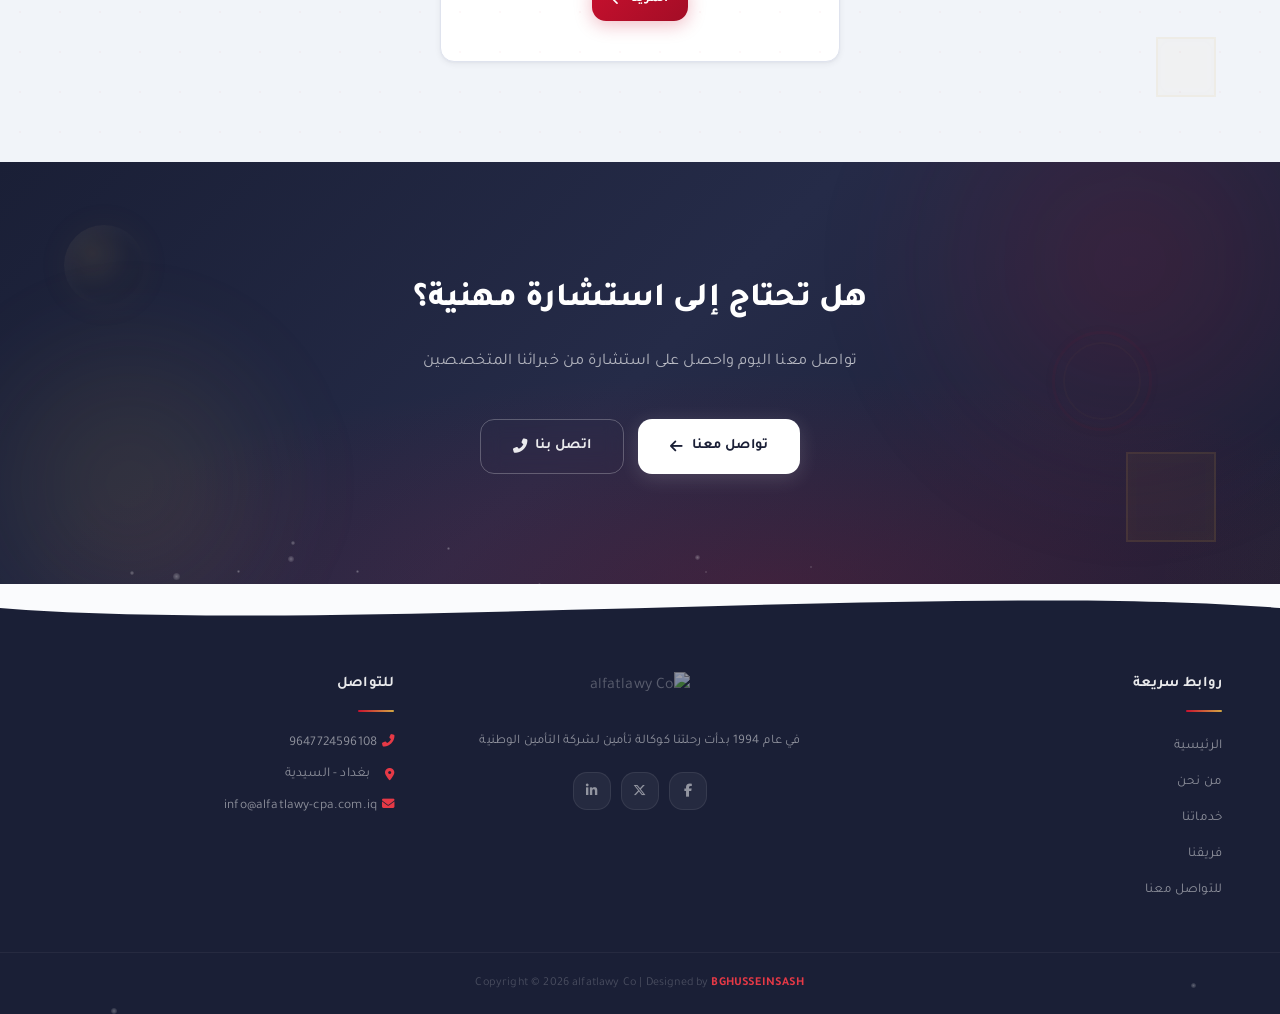
==== commit 37524118: "Remove عبد الحسين from Dr. Akram name + replace chatbot icon with company logo" ====
--- a/about.html
+++ b/about.html
@@ -356,16 +356,7 @@
     <!-- AI Chatbot — Premium Design -->
     <button class="chat-toggle-btn" id="chatToggle" aria-label="المساعد الذكي">
         <span class="chat-icon-open">
-            <svg width="28" height="28" viewBox="0 0 40 40" fill="none">
-                <rect x="6" y="12" width="28" height="20" rx="6" fill="white" opacity="0.95"/>
-                <rect x="8" y="14" width="24" height="16" rx="4" fill="none" stroke="white" stroke-width="1.5"/>
-                <circle cx="16" cy="22" r="2.5" fill="#c8102e"/>
-                <circle cx="24" cy="22" r="2.5" fill="#d4a843"/>
-                <rect x="14" y="27" width="12" height="2" rx="1" fill="white" opacity="0.6"/>
-                <rect x="13" y="8" width="14" height="6" rx="3" fill="white" opacity="0.4"/>
-                <circle cx="20" cy="6" r="2" fill="#d4a843"><animate attributeName="opacity" values="0.4;1;0.4" dur="2s" repeatCount="indefinite"/></circle>
-                <line x1="20" y1="4" x2="20" y2="1" stroke="#d4a843" stroke-width="1.5" stroke-linecap="round"><animate attributeName="y2" values="1;0;1" dur="2s" repeatCount="indefinite"/></line>
-            </svg>
+            <img class="toggle-logo" src="https://alfatlawy-cpa.com.iq/wp-content/uploads/2024/11/Untitled_design-removebg-preview.png" alt="المساعد الذكي">
         </span>
         <span class="chat-icon-close"><i class="fas fa-times"></i></span>
         <span class="chat-badge">1</span>
@@ -373,17 +364,7 @@
     <div class="chat-panel" id="chatPanel">
         <div class="chat-header">
             <div class="chat-avatar">
-                <svg class="avatar-svg" viewBox="0 0 48 48" fill="none">
-                    <rect x="8" y="14" width="32" height="24" rx="8" fill="rgba(255,255,255,0.2)" stroke="rgba(255,255,255,0.4)" stroke-width="1.5"/>
-                    <circle cx="18" cy="26" r="3" fill="#fff"><animate attributeName="r" values="3;3.5;3" dur="3s" repeatCount="indefinite"/></circle>
-                    <circle cx="30" cy="26" r="3" fill="#d4a843"><animate attributeName="r" values="3;3.5;3" dur="3s" begin="0.5s" repeatCount="indefinite"/></circle>
-                    <path d="M19 32 Q24 35 29 32" stroke="rgba(255,255,255,0.6)" stroke-width="1.5" fill="none" stroke-linecap="round"/>
-                    <rect x="15" y="9" width="18" height="7" rx="3.5" fill="rgba(255,255,255,0.15)"/>
-                    <circle cx="24" cy="6" r="2.5" fill="#d4a843" opacity="0.8"><animate attributeName="opacity" values="0.5;1;0.5" dur="2.5s" repeatCount="indefinite"/></circle>
-                    <line x1="24" y1="3.5" x2="24" y2="0" stroke="#d4a843" stroke-width="1.5" stroke-linecap="round"><animate attributeName="y2" values="0;-1;0" dur="2.5s" repeatCount="indefinite"/></line>
-                    <rect x="4" y="22" width="5" height="8" rx="2.5" fill="rgba(255,255,255,0.15)"/>
-                    <rect x="39" y="22" width="5" height="8" rx="2.5" fill="rgba(255,255,255,0.15)"/>
-                </svg>
+                <img class="avatar-logo" src="https://alfatlawy-cpa.com.iq/wp-content/uploads/2024/11/Untitled_design-removebg-preview.png" alt="الفتلاوي">
             </div>
             <div class="chat-header-info">
                 <h4 data-i18n="chat.title">المساعد الذكي</h4>
--- a/css/style.css
+++ b/css/style.css
@@ -1890,6 +1890,8 @@
     position: relative; z-index: 1;
 }
 .chat-avatar .avatar-svg { width: 32px; height: 32px; }
+.chat-avatar .avatar-logo { width: 36px; height: 36px; object-fit: contain; border-radius: 10px; }
+.chat-toggle-btn .toggle-logo { width: 34px; height: 34px; object-fit: contain; filter: drop-shadow(0 1px 2px rgba(0,0,0,0.15)); }
 .chat-header-info { position: relative; z-index: 1; }
 .chat-header-info h4 {
     font-size: 0.95rem; font-weight: 800; margin-bottom: 3px;
